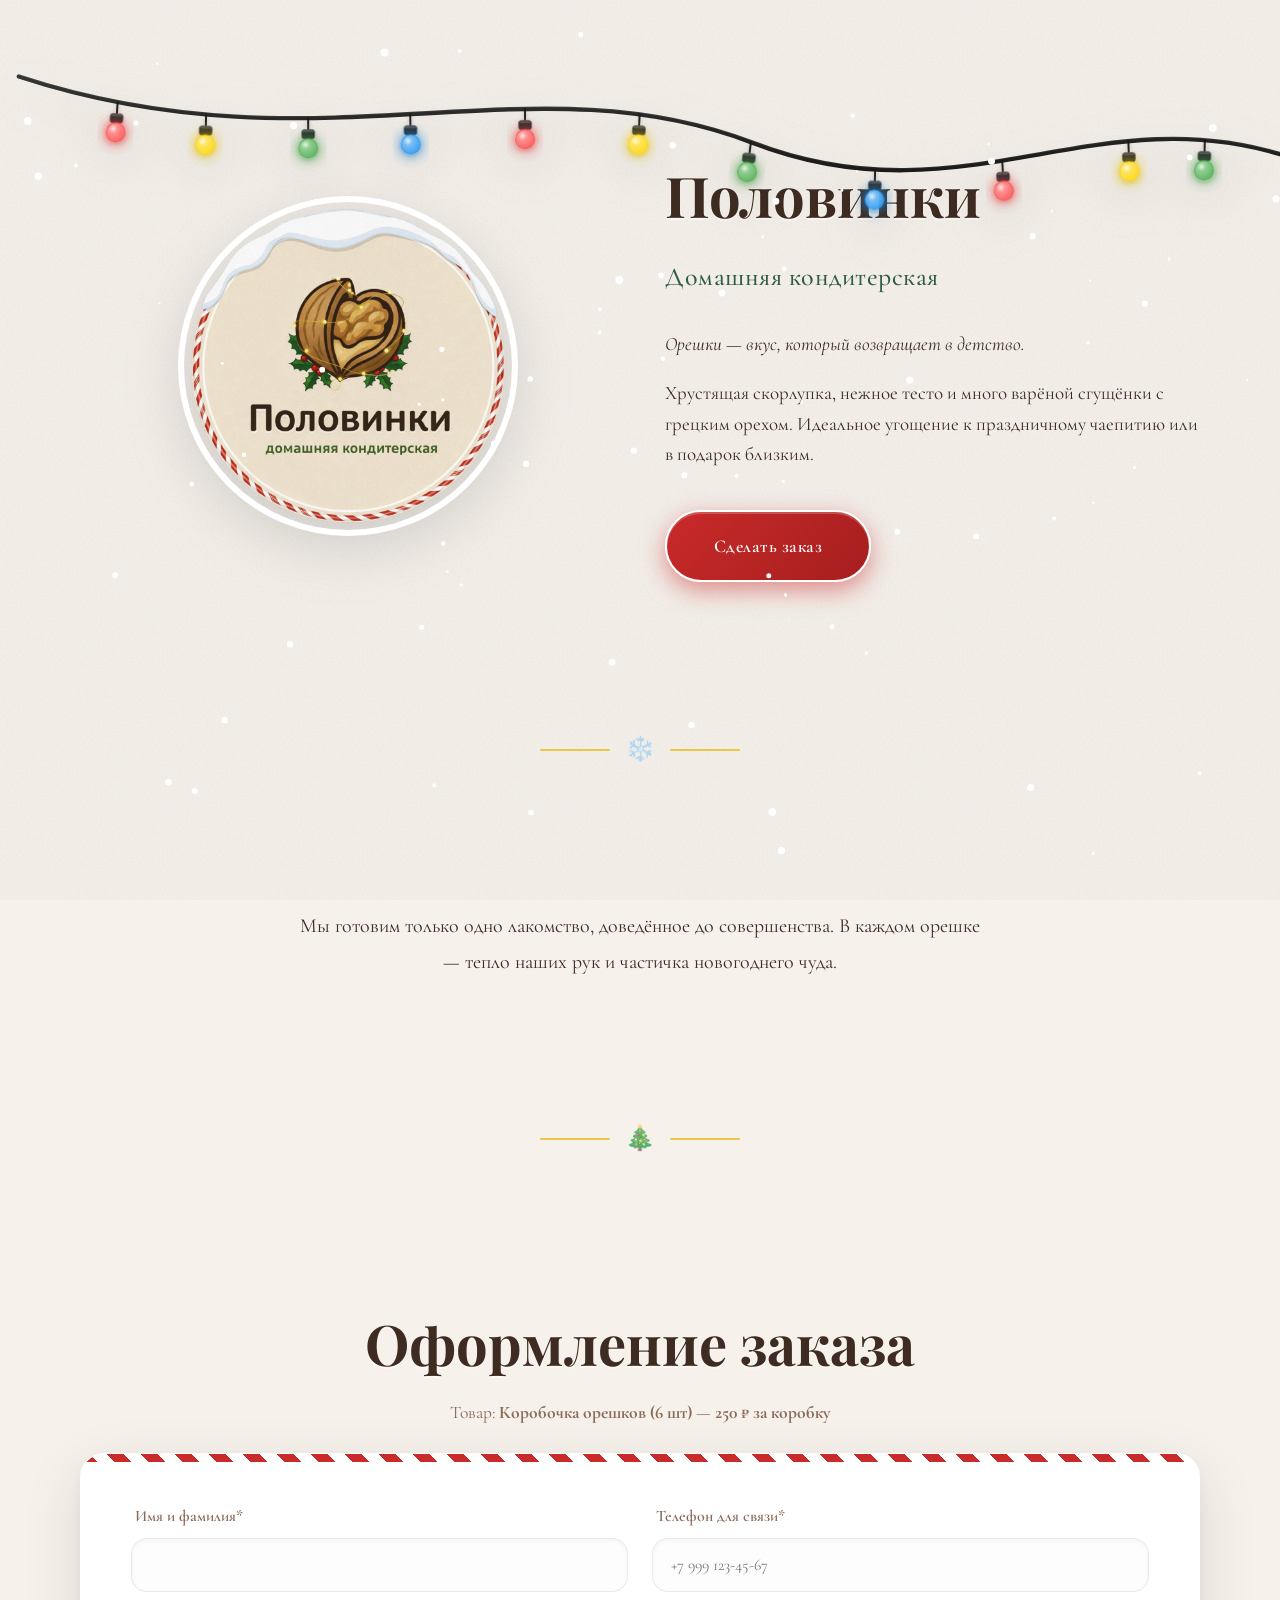
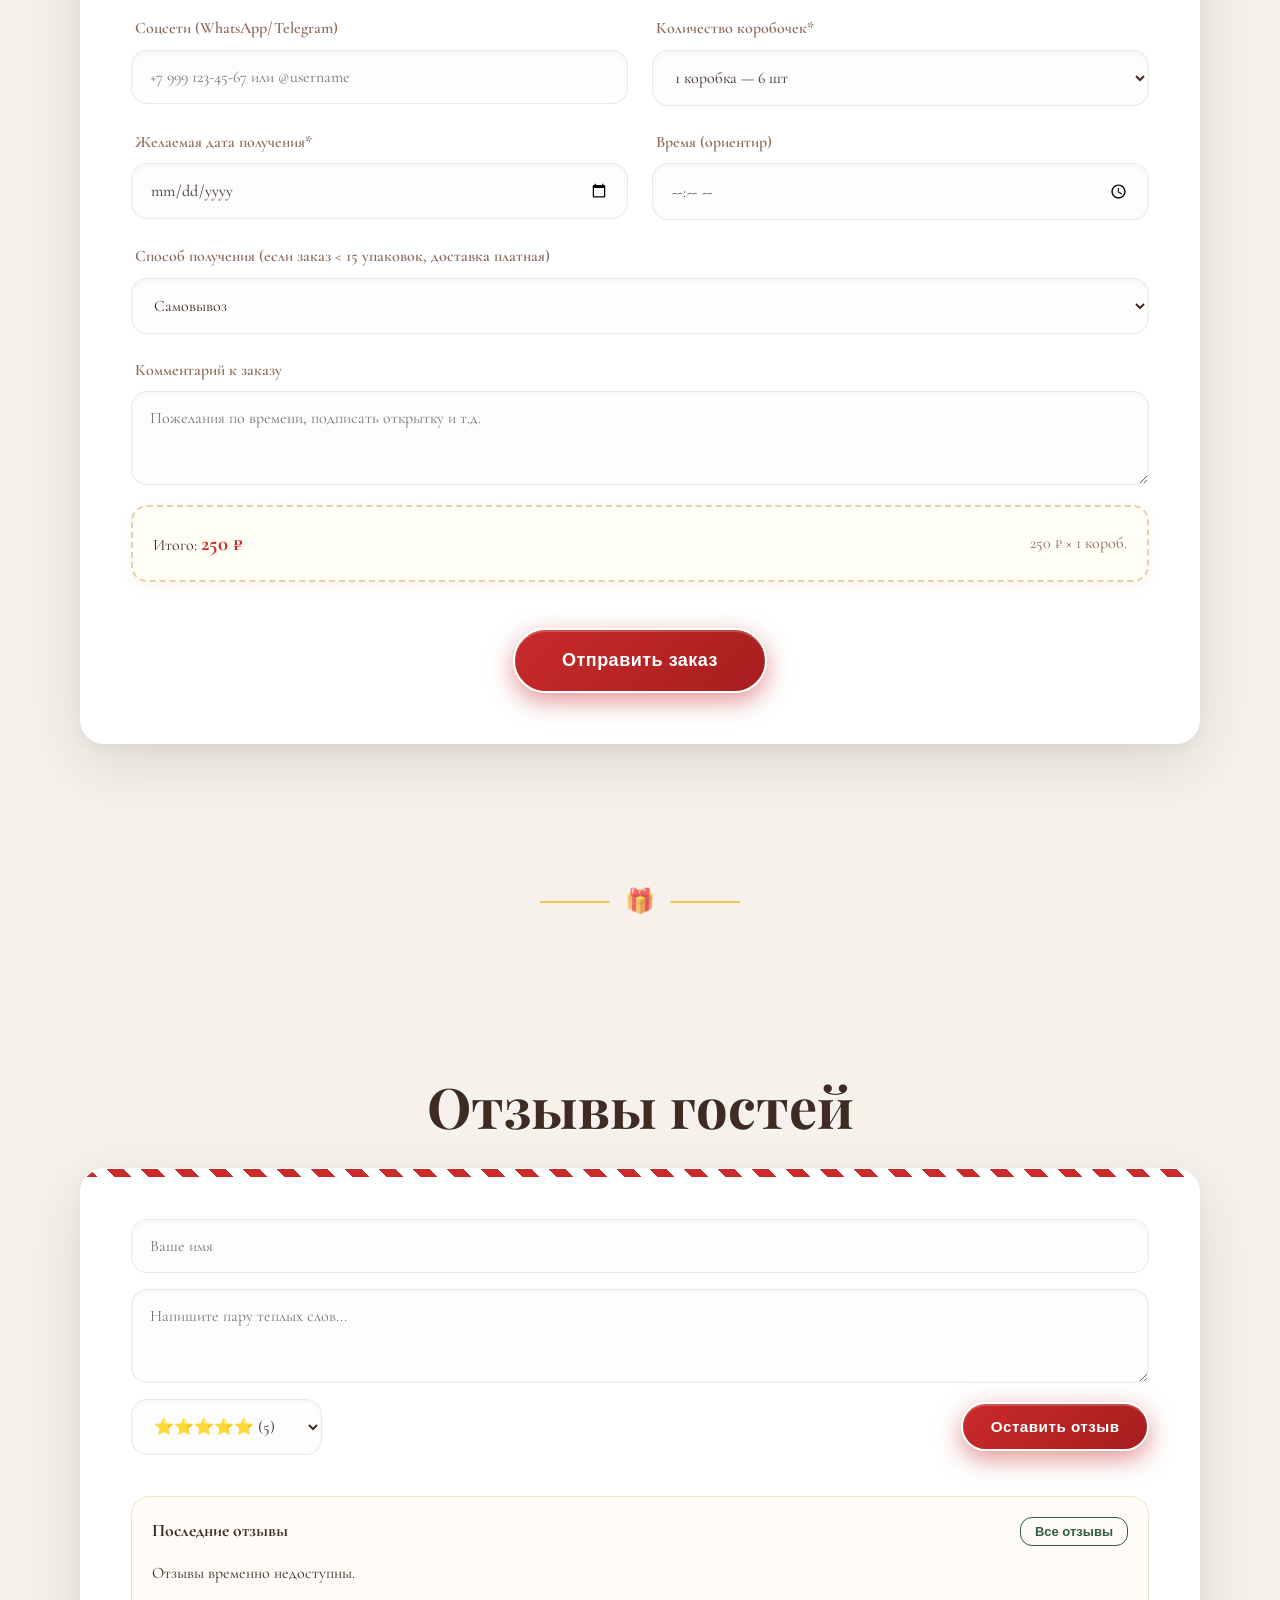
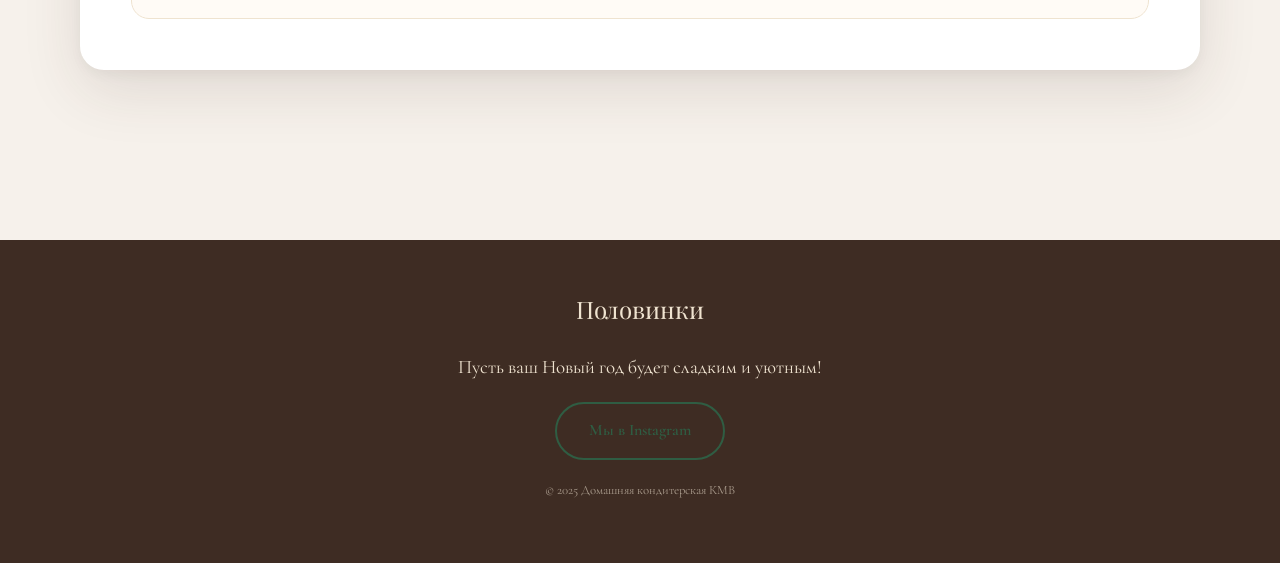
==== index.html @ 9ba41f23 "Update index.html" ====
<!DOCTYPE html>
<html lang="ru" data-theme="light">
<head>
  <meta charset="UTF-8">
  <meta name="viewport" content="width=device-width, initial-scale=1.0">
  <title>Половинки — Домашняя кондитерская</title>
  <meta name="description" content="Половинки КМВ — домашняя кондитерская. Орешки с варёной сгущёнкой. Закажите онлайн к Новому году!">
  <meta name="robots" content="index,follow">
  <link rel="canonical" href="https://polovinkikmv.ru/">
  <link rel="icon" type="image/x-icon" href="favicon.ico">
  <meta name="theme-color" content="#f6f1eb">
  <meta property="og:type" content="website">
  <meta property="og:title" content="Половинки — Новогоднее настроение">
  <meta property="og:description" content="Орешки с варёной сгущёнкой. Вкус детства на вашем праздничном столе.">
  <link href="https://fonts.googleapis.com/css2?family=Playfair+Display:wght@400;600;700&family=Cormorant+Garamond:wght@400;500;600&display=swap" rel="stylesheet">

  <style>
    :root {
      --bg:#f6f1eb; --fg:#3e2c23; --muted:#8a6a58;
      --xmas-red:#c92a2a; --xmas-red-dark:#a61e1e; --xmas-green:#2f5d43;
      --gold:#e6b800;
      
      /* ОБНОВЛЕННЫЕ ТЕНИ ДЛЯ ОБЪЕМА */
      --shadow: 0 20px 60px rgba(62,44,35,0.12), 0 5px 15px rgba(62,44,35,0.05);
      --shadow-hover: 0 30px 80px rgba(62,44,35,0.18), 0 10px 25px rgba(62,44,35,0.08);
      
      --radius: 24px; /* Чуть больше скругление */
      --h1: clamp(32px,5vw,56px);
      --h2: clamp(20px,2.5vw,26px);
      --p: clamp(17px,1.8vw,19px);
      --container: min(1120px,92vw);
    }

    *{box-sizing:border-box}
    html,body{scroll-behavior:smooth}

    body{
      margin:0;
      font-family:'Cormorant Garamond',serif;
      background:var(--bg);
      color:var(--fg);
      line-height:1.6;
      text-align:center;
      overflow-x:hidden;
      position:relative;
    }

    body::before{
      content:"";
      position:fixed; inset:0;
      pointer-events:none;
      z-index:-1;
      opacity:.15;
      background-image:url("data:image/svg+xml,%3Csvg width='200' height='200' viewBox='0 0 200 200' xmlns='http://www.w3.org/2000/svg'%3E%3Cfilter id='noise'%3E%3CfeTurbulence type='fractalNoise' baseFrequency='0.8' numOctaves='3' stitchTiles='stitch'/%3E%3C/filter%3E%3Crect width='100%25' height='100%25' filter='url(%23noise)' opacity='1'/%3E%3C/svg%3E");
    }

    /* ====== ГИРЛЯНДА (СКРОЛЛИТСЯ) ====== */
    .garland-wrap{
      position:absolute;
      top:-10px; left:0; width:100%;
      z-index:20;
      pointer-events:none;
      overflow:visible;
      filter:drop-shadow(0 15px 25px rgba(0,0,0,0.15)); /* Тень от гирлянды глубже */
      transform-origin:top center;
      animation:garlandSway 6.8s ease-in-out infinite;
    }
    .garland{
      width:100%;
      height:180px;
      display:block;
      overflow:visible;
    }
    @keyframes garlandSway{
      0%,100%{transform:translateY(0) rotate(0deg)}
      50%{transform:translateY(1px) rotate(0.12deg)}
    }
    .bulb{transform-origin:center}
    .blink-a{animation:blink 2.2s infinite}
    .blink-b{animation:blink 2.7s infinite .35s}
    .blink-c{animation:blink 3.1s infinite .8s}
    @keyframes blink{
      0%,100%{opacity:1}
      45%{opacity:.55}
      70%{opacity:.92}
    }
    @media (prefers-reduced-motion:reduce){
      .garland-wrap,.blink-a,.blink-b,.blink-c{animation:none!important}
    }

    .snow-cap{position:relative;display:inline-block;z-index:2}
    .snow-cap::before{
      content:"";
      position:absolute;
      top:-14px; left:-4%; width:108%; height:26px;
      background-image:url("data:image/svg+xml,%3Csvg viewBox='0 0 200 40' xmlns='http://www.w3.org/2000/svg'%3E%3Cpath d='M0 25 Q 10 25 20 35 Q 30 45 40 30 Q 50 15 60 25 Q 70 35 80 20 Q 90 5 100 20 Q 110 35 120 25 Q 130 15 140 30 Q 150 45 160 30 Q 170 15 180 25 Q 190 35 200 20 L 200 0 L 0 0 Z' fill='white'/%3E");
      background-size:100% 100%;
      filter:drop-shadow(0 4px 5px rgba(0,0,0,0.1));
      pointer-events:none;
    }

    h1{font-size:var(--h1);margin:0 0 .3em;font-weight:700;font-family:'Playfair Display',serif;color:var(--fg);text-shadow:0 2px 0 rgba(255,255,255,.5)}
    h2{font-size:var(--h2);font-weight:500;margin:0 0 1.2em;color:var(--xmas-green);letter-spacing:.5px}
    p{font-size:var(--p);margin:0 auto 1em;max-width:68ch}

    .container{width:var(--container);margin-inline:auto;position:relative;z-index:2}
    section{padding:clamp(50px,7vw,90px) 0} /* Чуть больше отступы */

    /* ====== КНОПКИ (БОЛЕЕ ОБЪЕМНЫЕ) ====== */
    .btn{
      display:inline-block;
      padding:1.1em 2.6em;
      margin-top:1.2em;
      background:linear-gradient(135deg,var(--xmas-red),var(--xmas-red-dark));
      color:#fff;
      font-size:clamp(15px,1.5vw,18px);
      border-radius:60px;
      text-decoration:none;
      font-weight:600;
      letter-spacing:.5px;
      border:2px solid #fff;
      /* Глубокая тень для кнопки */
      box-shadow:0 8px 25px rgba(201,42,42,.5), inset 0 2px 0 rgba(255,255,255,0.2);
      transition:all .3s cubic-bezier(.25,.8,.25,1);
      position:relative;
      overflow:hidden;
      cursor:pointer;
    }
    .btn::after{
      content:"";
      position:absolute;top:0;left:-100%;
      width:100%;height:100%;
      background:linear-gradient(90deg,transparent,rgba(255,255,255,.3),transparent);
      transition:.5s;
    }
    .btn:hover{
      transform:translateY(-4px);
      box-shadow:0 12px 35px rgba(201,42,42,.7), inset 0 2px 0 rgba(255,255,255,0.2);
    }
    .btn:active{ transform:translateY(-1px); }
    .btn:hover::after{left:100%}
    .btn:disabled{opacity:.7;cursor:not-allowed;transform:none}

    .btn-outline{
      background:transparent;
      color:var(--xmas-green);
      border:2px solid var(--xmas-green);
      box-shadow:none;
      padding:.9em 2em;
      border-radius:50px;
      text-decoration:none;
      font-weight:600;
      cursor:pointer;
      display:inline-block;
      transition:all .3s ease;
    }
    .btn-outline:hover{
      background:var(--xmas-green);
      color:#fff;
      box-shadow: 0 5px 15px rgba(47,93,67,0.3);
      transform:translateY(-2px);
    }

    /* ====== HERO ====== */
    .hero{margin-top:60px}
    .hero-grid{display:grid;gap:50px;align-items:center}
    @media (min-width:900px){.hero-grid{grid-template-columns:1fr 1fr;text-align:left}}

    .logo{
      width:clamp(220px,38vw,340px);
      height:auto;
      filter:drop-shadow(0 15px 30px rgba(0,0,0,0.15));
      border-radius:50%;
      border:6px solid #fff;
    }

    /* ====== КАРТОЧКИ (С ЭФФЕКТОМ ЛИФТА) ====== */
    .card, .reviews-card {
      background: #fff;
      border-radius: var(--radius);
      padding: clamp(30px, 5vw, 50px); /* Больше воздуха внутри */
      border: 1px solid rgba(255,255,255,0.8);
      box-shadow: var(--shadow);
      text-align: left;
      position: relative;
      overflow: hidden;
      transition: transform 0.4s cubic-bezier(0.2, 0.8, 0.2, 1), box-shadow 0.4s ease;
    }

    /* При наведении карточка всплывает */
    .card:hover, .reviews-card:hover {
      transform: translateY(-6px);
      box-shadow: var(--shadow-hover);
    }

    .card::before, .reviews-card::before{
      content:"";
      position:absolute;top:0;left:0;right:0;height:8px;
      background:repeating-linear-gradient(45deg,var(--xmas-red),var(--xmas-red) 12px,#fff 12px,#fff 24px);
    }

    .grid{display:grid;gap:24px}
    @media (min-width:700px){.grid{grid-template-columns:1fr 1fr}}
    .row{display:flex;flex-direction:column}

    label{display:block;font-size:1rem;color:var(--muted);margin-bottom:8px;font-weight:600; padding-left: 4px;}

    /* Поля ввода с внутренней тенью для глубины */
    input,select,textarea{
      width:100%;
      padding:16px 18px;
      border-radius:16px;
      border:1px solid rgba(0,0,0,0.08);
      background:#fdfdfd;
      font-family:inherit;
      font-size:1rem;
      color:var(--fg);
      transition:all .2s;
      outline:none;
      box-shadow: inset 0 2px 4px rgba(0,0,0,0.03); /* Внутренняя тень */
    }
    input:focus,select:focus,textarea:focus{
      border-color: rgba(47,93,67,0.45);
      background: #fff;
      box-shadow: 0 0 0 4px rgba(47,93,67,0.12), inset 0 1px 2px rgba(0,0,0,0.02);
    }

    .summary{
      background: #fffef5;
      border: 2px dashed #e6cfaa;
      padding: 20px;
      border-radius: 16px;
      margin-top: 20px;
      display: flex;
      justify-content: space-between;
      align-items: center;
      flex-wrap: wrap;
      gap: 12px;
      box-shadow: 0 4px 12px rgba(230, 207, 170, 0.2);
    }
    .summary strong{color:var(--xmas-red);font-size:1.3em}
    .muted{color:var(--muted)}
    
    .actions{display:flex;justify-content:center;margin-top:24px}
    .note{margin-top:14px;color:var(--xmas-green);text-align:center;font-weight: 500;}

    /* ====== ПРОЧЕЕ ====== */
    .divider{display:flex;align-items:center;justify-content:center;margin:50px auto;gap:15px;opacity:.7}
    .divider::before,.divider::after{content:"";height:2px;width:70px;background:var(--gold);border-radius:2px;}
    .divider span{font-size:24px;color:var(--gold)}

    .fade-in{opacity:0;transform:translateY(40px);transition:all 0.9s cubic-bezier(0.2, 0.8, 0.2, 1)}
    .fade-in.visible{opacity:1;transform:translateY(0)}

    footer{background:var(--fg);color:#efe3d0;padding:50px 0;margin-top:80px}
    .footer-actions{margin-top:18px;display:flex;justify-content:center;gap:14px;flex-wrap:wrap}

    dialog{border:none;border-radius:24px;padding:0;width:min(600px,94vw);box-shadow:0 30px 70px rgba(0,0,0,0.35)}
    dialog::backdrop{background:rgba(62,44,35,0.5);backdrop-filter:blur(4px)}
    .modal-body{padding:35px}
    .modal-close{border:0;background:rgba(0,0,0,0.06);color:var(--fg);border-radius:14px;padding:10px 14px;cursor:pointer;font:inherit; transition: background .2s;}
    .modal-close:hover{background:rgba(0,0,0,0.12)}

    .stars{color:var(--gold)}
    
    .reviews-strip{background:#fffbf6;border:1px solid #efe3d0;border-radius:18px;padding:20px;margin-top:25px}
    .strip-track{display:grid;grid-auto-flow:column;grid-auto-columns:min(320px,85%);gap:20px;overflow-x:auto;padding-bottom:12px;scroll-snap-type:x mandatory}
    .review-mini{
      background:#fff;
      padding:20px;
      border-radius:16px;
      box-shadow:0 8px 20px rgba(0,0,0,0.06); /* Тени у мини-отзывов */
      border:1px solid rgba(0,0,0,0.02);
      scroll-snap-align:start;
      cursor:pointer;
      display:flex;
      flex-direction:column;
      gap:8px;
      text-align:left;
      transition: transform 0.2s ease;
    }
    .review-mini:hover{ transform: translateY(-3px); box-shadow:0 12px 25px rgba(0,0,0,0.09); }

    #snow-canvas{position:fixed;top:0;left:0;width:100%;height:100%;pointer-events:none;z-index:9999}
  </style>
</head>
<body>

  <canvas id="snow-canvas"></canvas>

  <!-- ГИРЛЯНДА -->
  <div class="garland-wrap" aria-hidden="true">
    <svg class="garland" viewBox="-80 0 1360 190" preserveAspectRatio="none" style="overflow:visible">
      <defs>
        <linearGradient id="wireGrad" x1="0" x2="0" y1="0" y2="1">
          <stop offset="0" stop-color="#2a2a2a"/>
          <stop offset="1" stop-color="#0f0f0f"/>
        </linearGradient>
        <radialGradient id="glass" cx="35%" cy="30%" r="70%">
          <stop offset="0" stop-color="rgba(255,255,255,0.85)"/>
          <stop offset="0.35" stop-color="rgba(255,255,255,0.35)"/>
          <stop offset="1" stop-color="rgba(255,255,255,0.10)"/>
        </radialGradient>
        <filter id="glow" x="-120%" y="-120%" width="340%" height="340%">
          <feGaussianBlur stdDeviation="7" result="b"/>
          <feMerge>
            <feMergeNode in="b"/>
            <feMergeNode in="SourceGraphic"/>
          </feMerge>
        </filter>
        <filter id="softShadow" x="-40%" y="-40%" width="180%" height="180%">
          <feDropShadow dx="0" dy="2" stdDeviation="2" flood-color="rgba(0,0,0,0.28)"/>
        </filter>
        <path id="wirePath" d="M-60,28 C 260,132 480,6 720,98 C 940,182 1080,50 1280,110" />
      </defs>
      <use href="#wirePath" fill="none" stroke="url(#wireGrad)" stroke-width="4.6" stroke-linecap="round" opacity="0.95"/>
      <use href="#wirePath" fill="none" stroke="rgba(255,255,255,0.12)" stroke-width="1.4" stroke-linecap="round" opacity="0.65" transform="translate(0,-2)"/>
      <g id="bulbs"></g>
    </svg>
  </div>

  <section class="hero fade-in">
    <div class="container hero-grid">
      <div class="logo-wrap" style="text-align:center;">
        <img src="logo.png" alt="Логотип Половинки" class="logo" loading="lazy">
      </div>
      <div>
        <h1 class="snow-cap">Половинки</h1>
        <h2>Домашняя кондитерская</h2>
        <p><em>Орешки — вкус, который возвращает в детство.</em></p>
        <p>Хрустящая скорлупка, нежное тесто и много варёной сгущёнки с грецким орехом. Идеальное угощение к праздничному чаепитию или в подарок близким.</p>
        
        <!-- КНОПКА “СДЕЛАТЬ ЗАКАЗ” -->
        <a href="#order" class="btn">Сделать заказ</a>
      </div>
    </div>
  </section>

  <div class="divider"><span>❄️</span></div>

  <section class="fade-in">
    <div class="container">
      <p style="font-size: 1.25rem; max-width: 700px; margin: auto; line-height: 1.8;">
        Мы готовим только одно лакомство, доведённое до совершенства.
        В каждом орешке — тепло наших рук и частичка новогоднего чуда.
      </p>
    </div>
  </section>

  <div class="divider"><span>🎄</span></div>

  <!-- ======= ФОРМА ЗАКАЗА ======= -->
  <section id="order" class="fade-in" aria-labelledby="order-title">
    <div class="container">
      <h1 id="order-title" class="snow-cap" style="margin-bottom:.2em; text-align:center;">Оформление заказа</h1>
      <p class="muted" style="margin-bottom:1.5em; text-align:center; font-size: 1.1rem;">
        Товар: <strong>Коробочка орешков (6 шт)</strong> — <strong>250 ₽ за коробку</strong>
      </p>

      <div class="card" role="region" aria-label="Форма заказа">
        <form id="order-form" action="https://formspree.io/f/xgvleerr" method="POST" autocomplete="on" novalidate>
          <div class="grid">
            <div class="row">
              <label for="name">Имя и фамилия*</label>
              <input id="name" name="name" required autocomplete="name">
            </div>
            <div class="row">
              <label for="phone">Телефон для связи*</label>
              <input id="phone" name="phone" inputmode="tel" required
                     placeholder="+7 999 123-45-67"
                     pattern="^\[\\\\d\\\\+\\\\-\\\\s\\\\(\\\\)\]{7,}$"
                     autocomplete="tel">
            </div>
            <div class="row">
              <label for="social">Соцсети (WhatsApp/Telegram)</label>
              <input id="social" name="social" placeholder="+7 999 123-45-67 или @username">
            </div>
            <div class="row">
              <label for="qty">Количество коробочек*</label>
              <select id="qty" name="qty" required>
                <option value="1" selected>1 коробка — 6 шт</option>
                <option value="2">2 коробки — 12 шт</option>
                <option value="3">3 коробки — 18 шт</option>
                <option value="4">4 коробки — 24 шт</option>
                <option value="5">5 коробок — 30 шт</option>
              </select>
            </div>
            <div class="row">
              <label for="date">Желаемая дата получения*</label>
              <input type="date" id="date" name="date" required>
            </div>
            <div class="row">
              <label for="time">Время (ориентир)</label>
              <input type="time" id="time" name="time">
            </div>
            <div class="row" style="grid-column: 1 / -1;">
              <label for="method">Способ получения (если заказ < 15 упаковок, доставка платная)</label>
              <select id="method" name="method">
                <option value="pickup" selected>Самовывоз</option>
                <option value="delivery">Доставка</option>
              </select>
            </div>
            <div class="row" id="address-row" style="display:none; grid-column: 1 / -1;">
              <label for="address">Адрес доставки</label>
              <input id="address" name="address" placeholder="Город, улица, дом, подъезд" autocomplete="street-address">
            </div>
            <div class="row" style="grid-column: 1 / -1;">
              <label for="comment">Комментарий к заказу</label>
              <textarea id="comment" name="comment" rows="3" placeholder="Пожелания по времени, подписать открытку и т.д."></textarea>
            </div>
          </div>

          <div class="summary" aria-live="polite">
            <span>Итого: <strong id="total-text">250 ₽</strong></span>
            <span class="muted">250 ₽ × <span id="qty-text">1</span> короб.</span>
          </div>

          <div class="actions">
            <button id="submit-btn" type="submit" class="btn">Отправить заказ</button>
          </div>
          <p id="form-status" class="note" style="display:none;"></p>
        </form>
      </div>
    </div>
  </section>

  <div class="divider"><span>🎁</span></div>

  <section id="reviews-section" class="fade-in">
    <div class="container">
      <h1 class="snow-cap" style="text-align:center;">Отзывы гостей</h1>
      
      <div class="reviews-card">
        <form id="reviewForm" style="display:grid; gap:16px;">
          <input type="text" name="name" placeholder="Ваше имя" required>
          <textarea name="text" placeholder="Напишите пару теплых слов..." rows="3" required></textarea>
          
          <div style="display:flex; justify-content:space-between; align-items:center; flex-wrap:wrap; gap:10px;">
            <select name="rating" style="width:auto; padding-right:30px;">
              <option value="5">⭐️⭐️⭐️⭐️⭐️ (5)</option>
              <option value="4">⭐️⭐️⭐️⭐️ (4)</option>
            </select>
            <button type="submit" class="btn" style="margin:0; padding: 0.9em 1.8em; font-size: 0.95rem;">Оставить отзыв</button>
          </div>
          <small id="reviewStatus" style="color:var(--muted)"></small>
        </form>

        <div class="reviews-strip">
          <div style="display:flex; justify-content:space-between; margin-bottom:15px; align-items:center;">
            <strong style="font-size:1.1em">Последние отзывы</strong>
            <button id="openAllBtn" type="button" class="btn-outline" style="padding:6px 14px; font-size:13px; border-radius:12px; border-width:1px;">Все отзывы</button>
          </div>
          <div id="reviewsTrack" class="strip-track">
            <div class="review-mini"><div class="mini-text">Загружаем новогоднее настроение...</div></div>
          </div>
        </div>
      </div>
    </div>
  </section>

  <footer>
    <div class="container">
      <p style="font-size:1.5rem; font-family:'Playfair Display', serif;">Половинки</p>
      <p>Пусть ваш Новый год будет сладким и уютным!</p>
      <div class="footer-actions">
        <a class="btn-outline" href="https://www.instagram.com/polovinki_kmv?igsh=Nm4wN3A0YnRlZDMy" target="_blank" rel="noopener">Мы в Instagram</a>
      </div>
      <p style="font-size:0.8rem; opacity:0.6; margin-top:20px;">&copy; 2025 Домашняя кондитерская КМВ</p>
    </div>
  </footer>

  <dialog id="reviewModal">
    <div class="modal-body">
      <div style="display:flex; justify-content:space-between; align-items:center; margin-bottom:15px;">
        <h3 id="modalName" style="margin:0; font-size:1.4em;">Имя</h3>
        <button id="modalClose" class="modal-close">✕</button>
      </div>
      <div id="modalStars" class="stars" style="margin-bottom:10px; font-size:1.1em;"></div>
      <p id="modalText" style="margin-top:0; white-space: pre-wrap; line-height:1.6;"></p>
      <small id="modalDate" style="color:var(--muted); margin-top:10px; display:block;"></small>
    </div>
  </dialog>

  <dialog id="allReviewsModal">
    <div class="modal-body" style="max-height:80vh; overflow-y:auto;">
      <div style="display:flex; justify-content:space-between; margin-bottom:20px;">
        <h3 style="margin:0">Все отзывы</h3>
        <button id="allClose" class="modal-close">Закрыть</button>
      </div>
      <div id="allReviewsContainer"></div>
    </div>
  </dialog>

  <script>
    // АНИМАЦИЯ ПОЯВЛЕНИЯ
    const faders = document.querySelectorAll('.fade-in');
    const observer = new IntersectionObserver((entries, obs) => {
      entries.forEach(entry => {
        if (!entry.isIntersecting) return;
        entry.target.classList.add('visible');
        obs.unobserve(entry.target);
      });
    }, { threshold: 0.1 });
    faders.forEach(f => observer.observe(f));

    // ====== ГИРЛЯНДА ======
    (function buildGarland(){
      const svg = document.querySelector('.garland');
      const wire = svg?.querySelector('#wirePath');
      const mount = svg?.querySelector('#bulbs');
      if(!svg || !wire || !mount) return;

      const colors = [
        { c:'#ff4d4d', cls:'blink-a' },
        { c:'#ffd700', cls:'blink-b' },
        { c:'#4caf50', cls:'blink-c' },
        { c:'#2196f3', cls:'blink-a' },
      ];
      const offsets = [0.08,0.15,0.23,0.31,0.40,0.49,0.58,0.68,0.78,0.88,0.94];
      const L = wire.getTotalLength();

      function bulbSVG(color, cls){
        return `
          <g class="bulb ${cls}" filter="url(#softShadow)">
            <path d="M0 0 L0 12" stroke="#1a1a1a" stroke-width="2" stroke-linecap="round"/>
            <rect x="-7" y="12" width="14" height="10" rx="3" fill="#2b2b2b"/>
            <rect x="-7" y="12" width="14" height="3" rx="2" fill="rgba(255,255,255,0.18)"/>
            <circle cx="0" cy="32" r="10.5" fill="${color}" filter="url(#glow)" opacity="0.92"/>
            <circle cx="0" cy="32" r="9.5" fill="url(#glass)"/>
          </g>
        `;
      }

      function angleAt(t){
        const p = wire.getPointAtLength(t);
        const p2 = wire.getPointAtLength(Math.min(L, t + 1));
        const a = Math.atan2(p2.y - p.y, p2.x - p.x) * 180 / Math.PI;
        return { x:p.x, y:p.y, a };
      }

      mount.innerHTML = '';
      offsets.forEach((o,i)=>{
        const t = o * L;
        const {x,y,a} = angleAt(t);
        const pick = colors[i % colors.length];
        const g = document.createElementNS('http://www.w3.org/2000/svg','g');
        const tilt = a * 0.35;
        g.setAttribute('transform', `translate(${x} ${y}) rotate(${tilt})`);
        g.innerHTML = bulbSVG(pick.c, pick.cls);
        mount.appendChild(g);
      });
    })();

    // ===== Логика формы заказа =====
    const PRICE_PER_BOX = 250;
    const qtyEl = document.getElementById('qty');
    const totalTextEl = document.getElementById('total-text');
    const qtyTextEl = document.getElementById('qty-text');
    const methodEl = document.getElementById('method');
    const addressRow = document.getElementById('address-row');
    const form = document.getElementById('order-form');
    const statusEl = document.getElementById('form-status');
    const submitBtn = document.getElementById('submit-btn');

    const TG_ENDPOINT = 'https://script.google.com/macros/s/AKfycbyHLwMieXZw_2eAf-A7w_75gO4nTuzbAOGIuZgJdDHdUsIdUlhLtSc9tCZ2zUI15ppZpw/exec';
    const TG_SECRET = 'PolovinkiKmV25';

    function formatRUB(v){
      try { return new Intl.NumberFormat('ru-RU',{style:'currency',currency:'RUB',maximumFractionDigits:0}).format(v); }
      catch { return Math.round(v)+' ₽'; }
    }

    function updateSummary(){
      const qty = parseInt(qtyEl.value,10) || 1;
      const total = qty * PRICE_PER_BOX;
      totalTextEl.textContent = formatRUB(total);
      qtyTextEl.textContent = String(qty);
    }

    qtyEl?.addEventListener('change', updateSummary);
    updateSummary();

    methodEl?.addEventListener('change', () => {
      addressRow.style.display = (methodEl.value === 'delivery') ? '' : 'none';
    });

    form?.addEventListener('submit', async (e) => {
      e.preventDefault();
      const name = document.getElementById('name').value.trim();
      const phone = document.getElementById('phone').value.trim();
      const social = document.getElementById('social').value.trim();
      const qty = parseInt(qtyEl.value, 10) || 1;
      const date = document.getElementById('date').value;
      const time = document.getElementById('time').value;
      const method = methodEl.value;
      const address = (document.getElementById('address').value || '').trim();
      const comment = (document.getElementById('comment').value || '').trim();

      if(!name || !phone || !date){
        alert('Пожалуйста, заполните имя, телефон и дату получения.');
        return;
      }
      if(method === 'delivery' && !address){
        alert('Укажите адрес доставки.');
        return;
      }

      const total = qty * PRICE_PER_BOX;
      const payload = {
        product:'Коробочка орешков (6 шт)',
        unit_price: PRICE_PER_BOX + ' ₽',
        quantity: qty,
        total: total + ' ₽',
        date, time,
        method: method === 'pickup' ? 'Самовывоз' : 'Доставка',
        address: method === 'delivery' ? address : '',
        name, phone, social, comment
      };

      submitBtn.disabled = true;
      submitBtn.textContent = 'Отправляем...';
      statusEl.style.display = 'block';
      statusEl.textContent = 'Отправляем заказ...';

      try{
        const resp = await fetch('https://formspree.io/f/xgvleerr',{
          method:'POST',
          headers:{'Accept':'application/json','Content-Type':'application/json'},
          body: JSON.stringify(payload)
        });
        const tgPayload = { ...payload, secret: TG_SECRET, origin: location.origin };
        fetch(TG_ENDPOINT, {
          method:'POST',
          headers:{'Content-Type':'text/plain;charset=utf-8'},
          body: JSON.stringify(tgPayload)
        }).catch(err => console.error('TG relay failed:', err));

        if(resp.ok){
          form.reset();
          updateSummary();
          addressRow.style.display = 'none';
          statusEl.innerHTML = 'Спасибо за заказ! Мы с вами свяжемся…';
        } else {
          statusEl.textContent = 'Не удалось отправить заказ. Попробуйте ещё раз.';
        }
      }catch(e){
        console.error(e);
        statusEl.textContent = 'Сеть недоступна.';
      }finally{
        submitBtn.disabled = false;
        submitBtn.textContent = 'Отправить заказ';
      }
    });

    // ОТЗЫВЫ
    const SCRIPT_URL = 'https://script.google.com/macros/s/AKfycbwAaB9udbz_EHUWPqvSca8Ve3p_D_8thmGDv1MZOLQzJ09vStTb6A89Gizp9zEePdMj/exec';
    function stars(n){ return '★'.repeat(n) + '☆'.repeat(5-n); }

    async function loadReviews(){
      const track = document.getElementById('reviewsTrack');
      try{
        const res = await fetch(SCRIPT_URL + '?limit=10');
        const json = await res.json();
        const items = (json.items || []).reverse();
        track.innerHTML = items.map((r,i)=>`
          <div class="review-mini" onclick="showReview(${i})">
            <div style="display:flex;justify-content:space-between;gap:10px;align-items:center;">
              <strong>${r.name}</strong>
              <span class="stars">${stars(r.rating)}</span>
            </div>
            <div style="font-size:0.9rem;overflow:hidden;">${r.text}</div>
          </div>`).join('');
        window.revs = items;
      }catch(e){
        track.innerHTML = 'Отзывы временно недоступны.';
      }
    }

    window.showReview = (i)=>{
      const r = window.revs[i];
      document.getElementById('modalName').textContent = r.name;
      document.getElementById('modalStars').textContent = stars(r.rating);
      document.getElementById('modalText').textContent = r.text;
      document.getElementById('reviewModal').showModal();
    };
    document.getElementById('modalClose').onclick = ()=>document.getElementById('reviewModal').close();
    loadReviews();

    // СНЕГ
    (function(){
      const cvs = document.getElementById('snow-canvas');
      const ctx = cvs.getContext('2d');
      let w,h,flakes=[];
      function resize(){ w=cvs.width=window.innerWidth; h=cvs.height=window.innerHeight; }
      window.addEventListener('resize', resize); resize();
      for(let i=0;i<80;i++) flakes.push({x:Math.random()*w,y:Math.random()*h,r:Math.random()*3+1,s:Math.random()*1+0.5});
      function draw(){
        ctx.clearRect(0,0,w,h);
        ctx.fillStyle="#fff";
        ctx.beginPath();
        for(const f of flakes){
          ctx.moveTo(f.x,f.y);
          ctx.arc(f.x,f.y,f.r,0,Math.PI*2);
          f.y += f.s;
          if(f.y>h) f.y=-10;
        }
        ctx.fill();
        requestAnimationFrame(draw);
      }
      draw();
    })();
  </script>
</body>
</html>
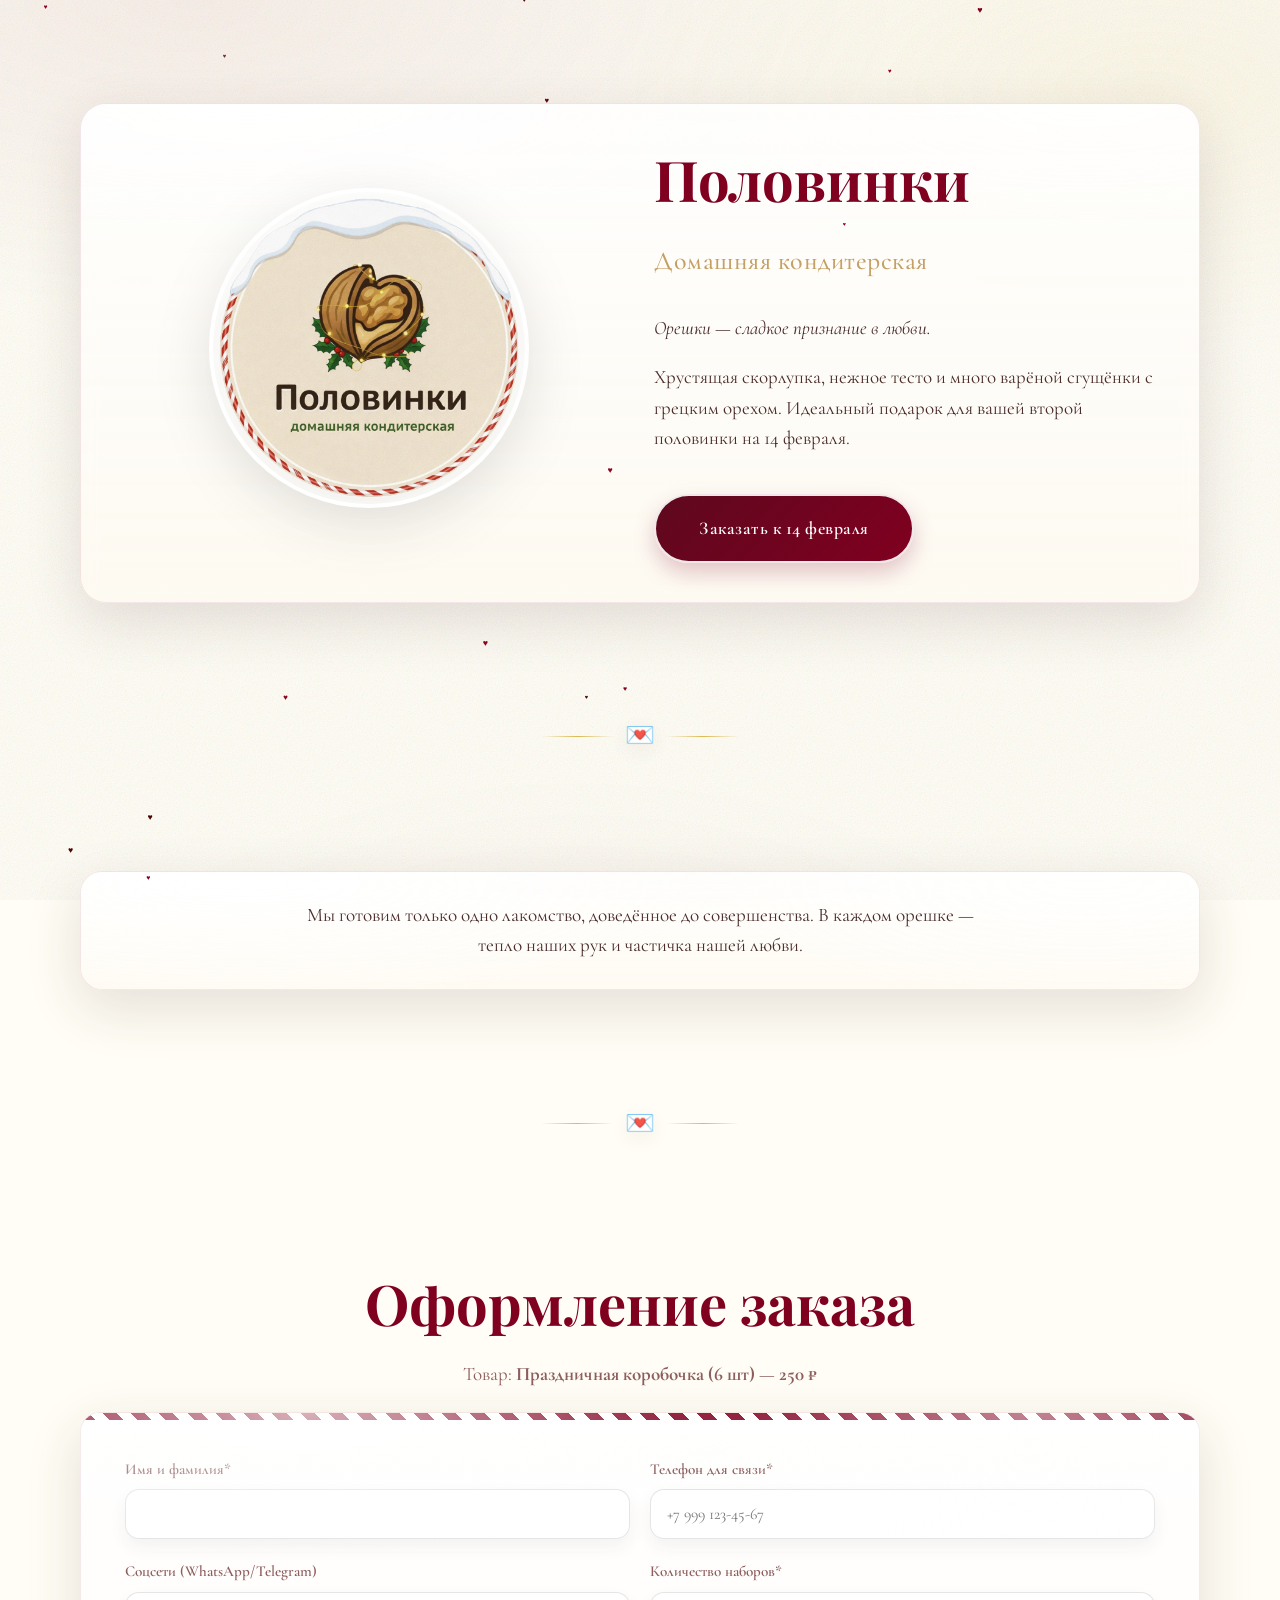
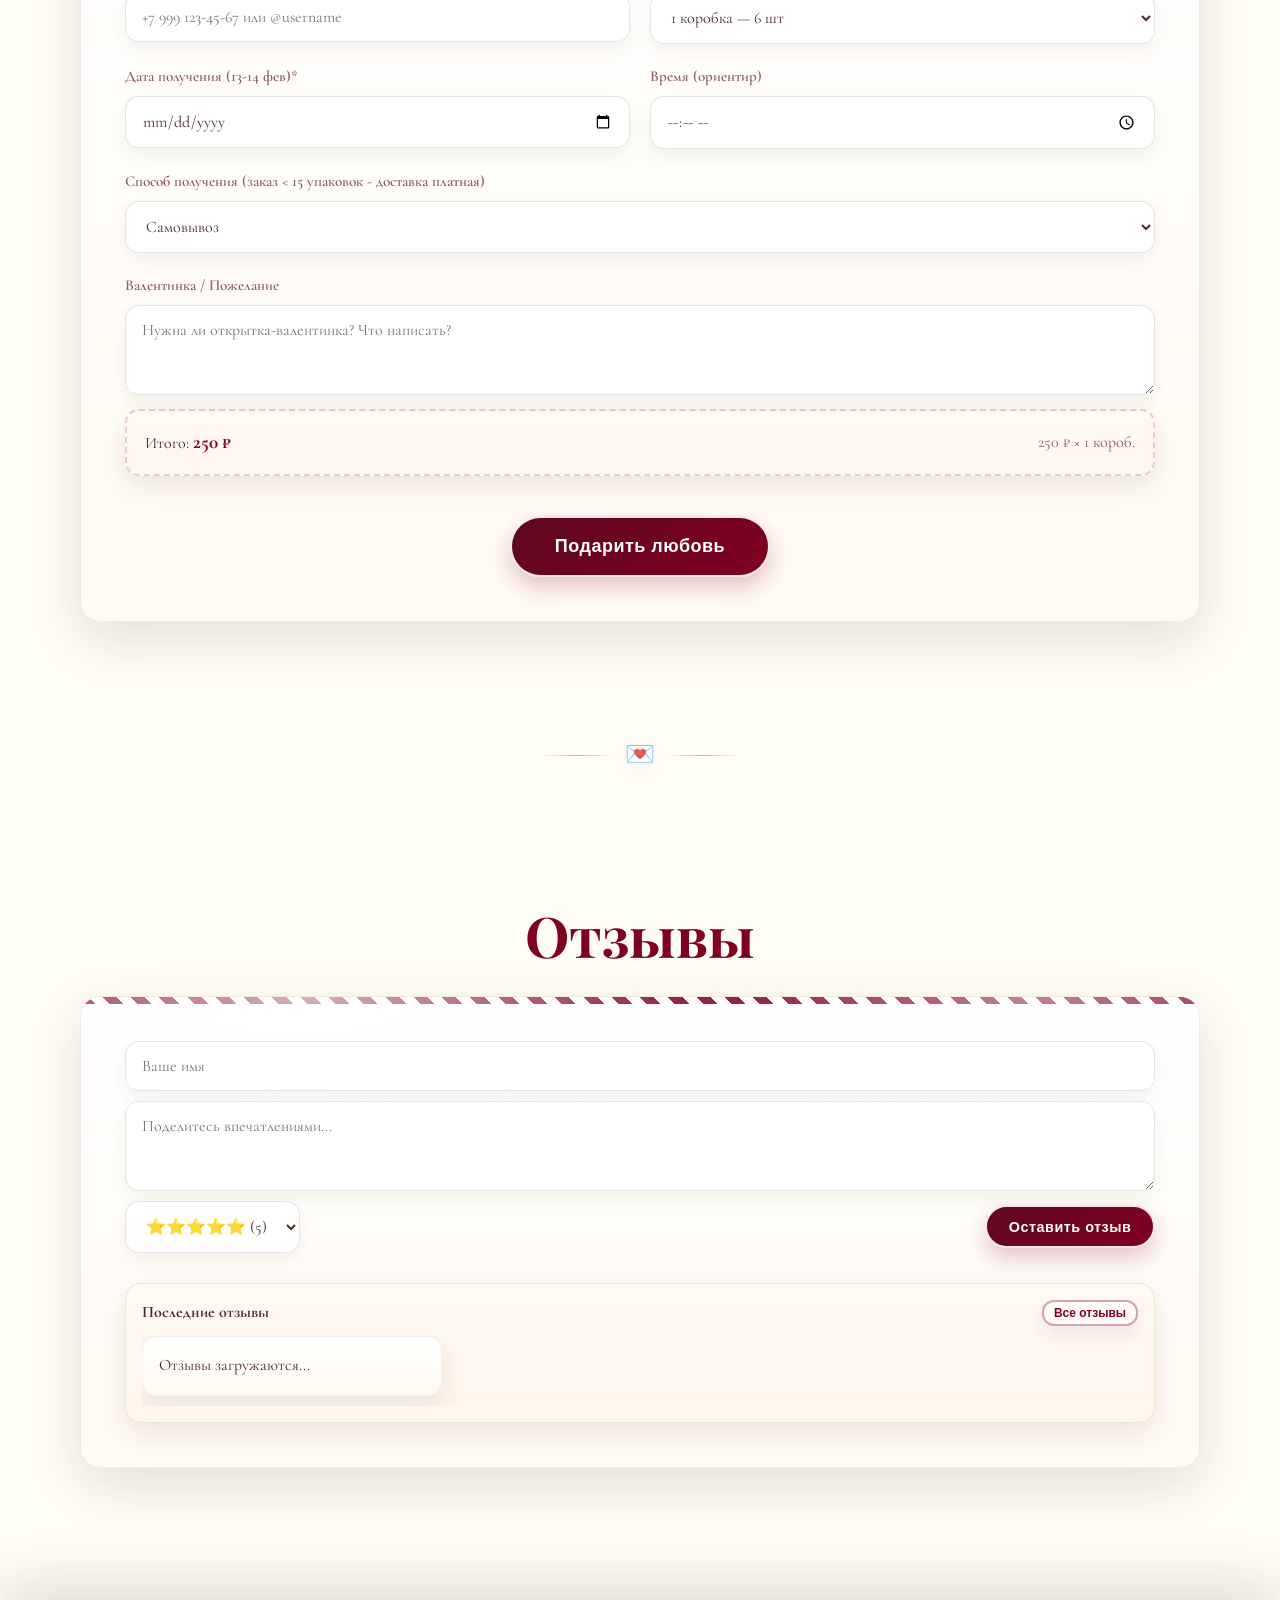
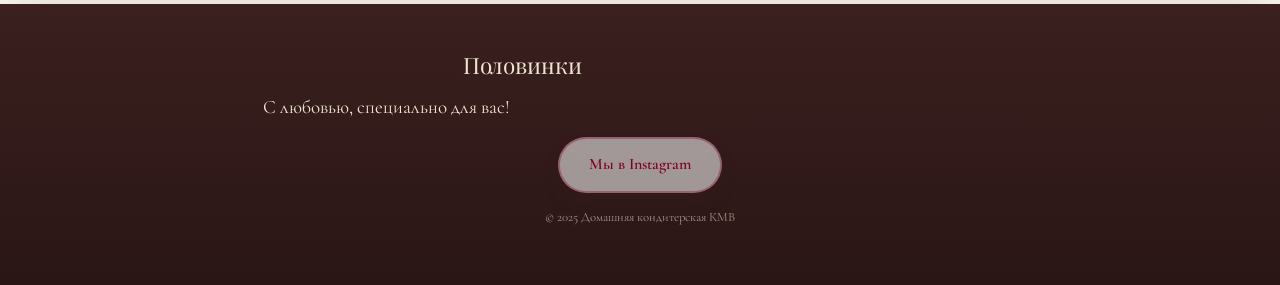
==== commit 66f72678: "Update index.html" ====
--- a/index.html
+++ b/index.html
@@ -1,360 +1,408 @@
 <!DOCTYPE html>
 <html lang="ru" data-theme="light">
 <head>
-  <meta charset="UTF-8">
-  <meta name="viewport" content="width=device-width, initial-scale=1.0">
-  <title>Половинки — Домашняя кондитерская</title>
-  <meta name="description" content="Половинки КМВ — домашняя кондитерская. Орешки с варёной сгущёнкой. Закажите онлайн к Новому году!">
+  <meta charset="UTF-8" />
+  <meta name="viewport" content="width=device-width, initial-scale=1.0" />
+  <title>Половинки — Сладкий подарок любимым</title>
+  <meta name="description" content="Половинки КМВ — домашняя кондитерская. Орешки с варёной сгущёнкой. Идеальный подарок на 14 февраля!">
   <meta name="robots" content="index,follow">
   <link rel="canonical" href="https://polovinkikmv.ru/">
   <link rel="icon" type="image/x-icon" href="favicon.ico">
-  <meta name="theme-color" content="#f6f1eb">
+  <meta name="theme-color" content="#fffdf5">
+
   <meta property="og:type" content="website">
-  <meta property="og:title" content="Половинки — Новогоднее настроение">
-  <meta property="og:description" content="Орешки с варёной сгущёнкой. Вкус детства на вашем праздничном столе.">
+  <meta property="og:title" content="Половинки — День Святого Валентина">
+  <meta property="og:description" content="Орешки с варёной сгущёнкой. Сладкое признание в любви.">
+
   <link href="https://fonts.googleapis.com/css2?family=Playfair+Display:wght@400;600;700&family=Cormorant+Garamond:wght@400;500;600&display=swap" rel="stylesheet">
 
   <style>
     :root {
-      --bg:#f6f1eb; --fg:#3e2c23; --muted:#8a6a58;
-      --xmas-red:#c92a2a; --xmas-red-dark:#a61e1e; --xmas-green:#2f5d43;
-      --gold:#e6b800;
-      
-      /* ОБНОВЛЕННЫЕ ТЕНИ ДЛЯ ОБЪЕМА */
-      --shadow: 0 20px 60px rgba(62,44,35,0.12), 0 5px 15px rgba(62,44,35,0.05);
-      --shadow-hover: 0 30px 80px rgba(62,44,35,0.18), 0 10px 25px rgba(62,44,35,0.08);
-      
-      --radius: 24px; /* Чуть больше скругление */
-      --h1: clamp(32px,5vw,56px);
-      --h2: clamp(20px,2.5vw,26px);
-      --p: clamp(17px,1.8vw,19px);
-      --container: min(1120px,92vw);
-    }
-
-    *{box-sizing:border-box}
-    html,body{scroll-behavior:smooth}
-
-    body{
-      margin:0;
-      font-family:'Cormorant Garamond',serif;
-      background:var(--bg);
-      color:var(--fg);
-      line-height:1.6;
-      text-align:center;
-      overflow-x:hidden;
-      position:relative;
-    }
-
-    body::before{
+      /* Благородная палитра (Бордо и Беж) */
+      --bg: #fffdf5; /* Молочный фон */
+      --fg: #4a2c2a; /* Темный шоколад (текст) */
+      --muted: #8e5e5e;
+
+      /* Акценты */
+      --val-red: #800020;  /* Бордовый */
+      --val-pink: #5e081e; /* Винный */
+      --val-light: #ebd0d6;
+
+      --gold: #d4af37;
+      --beige-text: #c5a065;
+
+      /* ОБЪЁМНЫЕ ТЕНИ */
+      --shadow: 0 18px 55px rgba(74, 44, 42, 0.14);
+      --shadow-soft: 0 10px 28px rgba(74, 44, 42, 0.10);
+      --shadow-hover: 0 26px 70px rgba(74, 44, 42, 0.18);
+
+      --radius: 20px;
+
+      --h1: clamp(32px, 5vw, 56px);
+      --h2: clamp(20px, 2.5vw, 26px);
+      --p: clamp(17px, 1.8vw, 19px);
+
+      --container: min(1120px, 92vw);
+    }
+
+    * { box-sizing: border-box; }
+    html, body { scroll-behavior: smooth; }
+
+    body {
+      margin: 0;
+      font-family: 'Cormorant Garamond', serif;
+      background: var(--bg);
+      color: var(--fg);
+      line-height: 1.6;
+      text-align: center;
+      overflow-x: hidden;
+      position: relative;
+    }
+
+    /* Фоновый шум для текстуры */
+    body::before {
+      content: "";
+      position: fixed; inset: 0;
+      pointer-events: none;
+      z-index: -2;
+      opacity: .14;
+      background-image: url("data:image/svg+xml,%3Csvg width='200' height='200' viewBox='0 0 200 200' xmlns='http://www.w3.org/2000/svg'%3E%3Cfilter id='noise'%3E%3CfeTurbulence type='fractalNoise' baseFrequency='0.8' numOctaves='3' stitchTiles='stitch'/%3E%3C/filter%3E%3Crect width='100%25' height='100%25' filter='url(%23noise)' opacity='1'/%3E%3C/svg%3E");
+    }
+
+    /* Лёгкие “пятна света” фоном для объёма */
+    body::after {
       content:"";
-      position:fixed; inset:0;
+      position: fixed; inset: 0;
+      pointer-events: none;
+      z-index: -3;
+      background:
+        radial-gradient(1200px 520px at 15% 0%, rgba(128,0,32,.06), transparent 60%),
+        radial-gradient(900px 420px at 90% 10%, rgba(212,175,55,.08), transparent 62%),
+        radial-gradient(900px 520px at 45% 120%, rgba(128,0,32,.04), transparent 60%);
+    }
+
+    /* Типографика */
+    h1 {
+      font-size: var(--h1);
+      margin: 0 0 .3em;
+      font-weight: 700;
+      font-family: 'Playfair Display', serif;
+      color: var(--val-red);
+      text-shadow: 0 2px 0 rgba(255,255,255,.55);
+    }
+
+    h2 {
+      font-size: var(--h2);
+      font-weight: 500;
+      margin: 0 0 1.2em;
+      color: var(--beige-text);
+      letter-spacing: .5px;
+    }
+
+    p { font-size: var(--p); margin: 0 auto 1em; max-width: 68ch; }
+
+    .container { width: var(--container); margin-inline: auto; position: relative; z-index: 2; }
+    section { padding: clamp(40px, 6vw, 80px) 0; }
+
+    /* ====== КНОПКИ ====== */
+    .btn {
+      display: inline-block;
+      padding: 1em 2.4em;
+      margin-top: 1.2em;
+      background: linear-gradient(135deg, var(--val-pink), var(--val-red));
+      color: #fff;
+      font-size: clamp(15px, 1.5vw, 18px);
+      border-radius: 50px;
+      text-decoration: none;
+      font-weight: 600;
+      letter-spacing: .5px;
+      border: 2px solid rgba(255,255,255,.9);
+      box-shadow: 0 10px 22px rgba(128, 0, 32, 0.22);
+      transition: all .3s cubic-bezier(.25,.8,.25,1);
+      position: relative;
+      overflow: hidden;
+      cursor: pointer;
+      transform: translateZ(0);
+    }
+
+    .btn::after {
+      content: "";
+      position: absolute; top: 0; left: -120%;
+      width: 120%; height: 100%;
+      background: linear-gradient(90deg, transparent, rgba(255,255,255,.45), transparent);
+      transition: .55s;
+    }
+
+    .btn:hover { transform: translateY(-2px); box-shadow: 0 16px 30px rgba(128, 0, 32, 0.32); }
+    .btn:hover::after { left: 120%; }
+    .btn:disabled { opacity: .7; cursor: not-allowed; transform: none; }
+
+    .btn-outline {
+      background: rgba(255,255,255,0.55);
+      color: var(--val-red);
+      border: 2px solid rgba(128,0,32,.35);
+      box-shadow: 0 10px 20px rgba(74,44,42,.08);
+      padding: .85em 1.8em;
+      border-radius: 50px;
+      text-decoration: none;
+      font-weight: 600;
+      cursor: pointer;
+      display: inline-block;
+      transition: .25s ease;
+      backdrop-filter: blur(6px);
+    }
+    .btn-outline:hover { background: var(--val-red); color: #fff; border-color: var(--val-red); box-shadow: 0 16px 28px rgba(128,0,32,.22); }
+
+    /* ====== HERO ====== */
+    .hero { margin-top: 26px; }
+    .hero-grid { display: grid; gap: 28px; align-items: center; }
+    @media (min-width: 900px) { .hero-grid { grid-template-columns: 1fr 1fr; text-align: left; } }
+
+    /* Объёмная подложка hero */
+    .hero-card {
+      background: linear-gradient(180deg, rgba(255,255,255,.86), rgba(255,250,242,.80));
+      border: 1px solid rgba(128,0,32,.09);
+      border-radius: 26px;
+      box-shadow: var(--shadow);
+      padding: clamp(18px, 3vw, 30px);
+      position: relative;
+      overflow: hidden;
+      backdrop-filter: blur(8px);
+      transform: translateZ(0);
+    }
+    .hero-card::before{
+      content:"";
+      position:absolute; inset:-2px;
+      background:
+        radial-gradient(900px 240px at 15% 0%, rgba(255,255,255,0.90), transparent 55%),
+        radial-gradient(680px 220px at 90% 0%, rgba(255,255,255,0.65), transparent 60%);
       pointer-events:none;
-      z-index:-1;
-      opacity:.15;
-      background-image:url("data:image/svg+xml,%3Csvg width='200' height='200' viewBox='0 0 200 200' xmlns='http://www.w3.org/2000/svg'%3E%3Cfilter id='noise'%3E%3CfeTurbulence type='fractalNoise' baseFrequency='0.8' numOctaves='3' stitchTiles='stitch'/%3E%3C/filter%3E%3Crect width='100%25' height='100%25' filter='url(%23noise)' opacity='1'/%3E%3C/svg%3E");
-    }
-
-    /* ====== ГИРЛЯНДА (СКРОЛЛИТСЯ) ====== */
-    .garland-wrap{
-      position:absolute;
-      top:-10px; left:0; width:100%;
-      z-index:20;
-      pointer-events:none;
-      overflow:visible;
-      filter:drop-shadow(0 15px 25px rgba(0,0,0,0.15)); /* Тень от гирлянды глубже */
-      transform-origin:top center;
-      animation:garlandSway 6.8s ease-in-out infinite;
-    }
-    .garland{
-      width:100%;
-      height:180px;
-      display:block;
-      overflow:visible;
-    }
-    @keyframes garlandSway{
-      0%,100%{transform:translateY(0) rotate(0deg)}
-      50%{transform:translateY(1px) rotate(0.12deg)}
-    }
-    .bulb{transform-origin:center}
-    .blink-a{animation:blink 2.2s infinite}
-    .blink-b{animation:blink 2.7s infinite .35s}
-    .blink-c{animation:blink 3.1s infinite .8s}
-    @keyframes blink{
-      0%,100%{opacity:1}
-      45%{opacity:.55}
-      70%{opacity:.92}
-    }
-    @media (prefers-reduced-motion:reduce){
-      .garland-wrap,.blink-a,.blink-b,.blink-c{animation:none!important}
-    }
-
-    .snow-cap{position:relative;display:inline-block;z-index:2}
-    .snow-cap::before{
-      content:"";
-      position:absolute;
-      top:-14px; left:-4%; width:108%; height:26px;
-      background-image:url("data:image/svg+xml,%3Csvg viewBox='0 0 200 40' xmlns='http://www.w3.org/2000/svg'%3E%3Cpath d='M0 25 Q 10 25 20 35 Q 30 45 40 30 Q 50 15 60 25 Q 70 35 80 20 Q 90 5 100 20 Q 110 35 120 25 Q 130 15 140 30 Q 150 45 160 30 Q 170 15 180 25 Q 190 35 200 20 L 200 0 L 0 0 Z' fill='white'/%3E");
-      background-size:100% 100%;
-      filter:drop-shadow(0 4px 5px rgba(0,0,0,0.1));
-      pointer-events:none;
-    }
-
-    h1{font-size:var(--h1);margin:0 0 .3em;font-weight:700;font-family:'Playfair Display',serif;color:var(--fg);text-shadow:0 2px 0 rgba(255,255,255,.5)}
-    h2{font-size:var(--h2);font-weight:500;margin:0 0 1.2em;color:var(--xmas-green);letter-spacing:.5px}
-    p{font-size:var(--p);margin:0 auto 1em;max-width:68ch}
-
-    .container{width:var(--container);margin-inline:auto;position:relative;z-index:2}
-    section{padding:clamp(50px,7vw,90px) 0} /* Чуть больше отступы */
-
-    /* ====== КНОПКИ (БОЛЕЕ ОБЪЕМНЫЕ) ====== */
-    .btn{
-      display:inline-block;
-      padding:1.1em 2.6em;
-      margin-top:1.2em;
-      background:linear-gradient(135deg,var(--xmas-red),var(--xmas-red-dark));
-      color:#fff;
-      font-size:clamp(15px,1.5vw,18px);
-      border-radius:60px;
-      text-decoration:none;
-      font-weight:600;
-      letter-spacing:.5px;
-      border:2px solid #fff;
-      /* Глубокая тень для кнопки */
-      box-shadow:0 8px 25px rgba(201,42,42,.5), inset 0 2px 0 rgba(255,255,255,0.2);
-      transition:all .3s cubic-bezier(.25,.8,.25,1);
-      position:relative;
-      overflow:hidden;
-      cursor:pointer;
-    }
-    .btn::after{
-      content:"";
-      position:absolute;top:0;left:-100%;
-      width:100%;height:100%;
-      background:linear-gradient(90deg,transparent,rgba(255,255,255,.3),transparent);
-      transition:.5s;
-    }
-    .btn:hover{
-      transform:translateY(-4px);
-      box-shadow:0 12px 35px rgba(201,42,42,.7), inset 0 2px 0 rgba(255,255,255,0.2);
-    }
-    .btn:active{ transform:translateY(-1px); }
-    .btn:hover::after{left:100%}
-    .btn:disabled{opacity:.7;cursor:not-allowed;transform:none}
-
-    .btn-outline{
-      background:transparent;
-      color:var(--xmas-green);
-      border:2px solid var(--xmas-green);
-      box-shadow:none;
-      padding:.9em 2em;
-      border-radius:50px;
-      text-decoration:none;
-      font-weight:600;
-      cursor:pointer;
-      display:inline-block;
-      transition:all .3s ease;
-    }
-    .btn-outline:hover{
-      background:var(--xmas-green);
-      color:#fff;
-      box-shadow: 0 5px 15px rgba(47,93,67,0.3);
-      transform:translateY(-2px);
-    }
-
-    /* ====== HERO ====== */
-    .hero{margin-top:60px}
-    .hero-grid{display:grid;gap:50px;align-items:center}
-    @media (min-width:900px){.hero-grid{grid-template-columns:1fr 1fr;text-align:left}}
-
-    .logo{
-      width:clamp(220px,38vw,340px);
-      height:auto;
-      filter:drop-shadow(0 15px 30px rgba(0,0,0,0.15));
-      border-radius:50%;
-      border:6px solid #fff;
-    }
-
-    /* ====== КАРТОЧКИ (С ЭФФЕКТОМ ЛИФТА) ====== */
+      opacity:.95;
+    }
+    .hero-card > * { position: relative; }
+
+    .logo {
+      width: clamp(200px, 35vw, 320px);
+      height: auto;
+      filter: drop-shadow(0 16px 28px rgba(0,0,0,0.12));
+      border-radius: 50%;
+      border: 4px solid rgba(255,255,255,.95);
+      background: rgba(255,255,255,.6);
+    }
+
+    /* ====== КАРТОЧКИ / ФОРМА ====== */
     .card, .reviews-card {
-      background: #fff;
+      background: linear-gradient(180deg, #ffffff, #fffaf2);
       border-radius: var(--radius);
-      padding: clamp(30px, 5vw, 50px); /* Больше воздуха внутри */
-      border: 1px solid rgba(255,255,255,0.8);
+      padding: clamp(24px, 4vw, 44px);
+      border: 1px solid rgba(128, 0, 32, 0.08);
       box-shadow: var(--shadow);
       text-align: left;
       position: relative;
       overflow: hidden;
-      transition: transform 0.4s cubic-bezier(0.2, 0.8, 0.2, 1), box-shadow 0.4s ease;
-    }
-
-    /* При наведении карточка всплывает */
-    .card:hover, .reviews-card:hover {
-      transform: translateY(-6px);
-      box-shadow: var(--shadow-hover);
-    }
-
-    .card::before, .reviews-card::before{
-      content:"";
-      position:absolute;top:0;left:0;right:0;height:8px;
-      background:repeating-linear-gradient(45deg,var(--xmas-red),var(--xmas-red) 12px,#fff 12px,#fff 24px);
-    }
-
-    .grid{display:grid;gap:24px}
-    @media (min-width:700px){.grid{grid-template-columns:1fr 1fr}}
-    .row{display:flex;flex-direction:column}
-
-    label{display:block;font-size:1rem;color:var(--muted);margin-bottom:8px;font-weight:600; padding-left: 4px;}
-
-    /* Поля ввода с внутренней тенью для глубины */
-    input,select,textarea{
-      width:100%;
-      padding:16px 18px;
-      border-radius:16px;
-      border:1px solid rgba(0,0,0,0.08);
-      background:#fdfdfd;
-      font-family:inherit;
-      font-size:1rem;
-      color:var(--fg);
-      transition:all .2s;
-      outline:none;
-      box-shadow: inset 0 2px 4px rgba(0,0,0,0.03); /* Внутренняя тень */
-    }
-    input:focus,select:focus,textarea:focus{
-      border-color: rgba(47,93,67,0.45);
+      transform: translateZ(0);
+    }
+
+    /* Декоративная полоска (Бордовая) */
+    .card::before, .reviews-card::before {
+      content: "";
+      position: absolute; top: 0; left: 0; right: 0; height: 7px;
+      background: repeating-linear-gradient(45deg, var(--val-red), var(--val-red) 10px, rgba(255,255,255,.95) 10px, rgba(255,255,255,.95) 20px);
+      opacity: .95;
+    }
+
+    /* Мягкий свет сверху (объём) */
+    .card::after, .reviews-card::after {
+      content: "";
+      position: absolute;
+      inset: 0;
+      pointer-events: none;
+      background:
+        radial-gradient(800px 260px at 20% 0%, rgba(255,255,255,0.75), transparent 55%),
+        radial-gradient(600px 220px at 85% 0%, rgba(255,255,255,0.55), transparent 60%);
+      opacity: 0.90;
+    }
+
+    @media (hover:hover) {
+      .card:hover, .reviews-card:hover {
+        transform: translateY(-4px);
+        box-shadow: var(--shadow-hover);
+        border-color: rgba(128, 0, 32, 0.14);
+      }
+    }
+
+    .grid { display: grid; gap: 20px; position: relative; }
+    @media (min-width: 700px) { .grid { grid-template-columns: 1fr 1fr; } }
+    .row { display: flex; flex-direction: column; position: relative; }
+
+    label { display: block; font-size: .95rem; color: var(--muted); margin-bottom: 8px; font-weight: 600; }
+
+    input, select, textarea {
+      width: 100%;
+      padding: 14px 16px;
+      border-radius: 14px;
+      border: 1px solid rgba(0,0,0,0.10);
+      background: rgba(255,255,255,0.92);
+      font-family: inherit;
+      font-size: 1rem;
+      color: var(--fg);
+      transition: all .2s;
+      outline: none;
+      box-shadow: 0 8px 18px rgba(74,44,42,.06);
+    }
+
+    input:focus, select:focus, textarea:focus {
+      border-color: rgba(128, 0, 32, 0.42);
+      box-shadow: 0 0 0 4px rgba(128, 0, 32, 0.10), 0 10px 22px rgba(74,44,42,.09);
       background: #fff;
-      box-shadow: 0 0 0 4px rgba(47,93,67,0.12), inset 0 1px 2px rgba(0,0,0,0.02);
-    }
-
-    .summary{
-      background: #fffef5;
-      border: 2px dashed #e6cfaa;
-      padding: 20px;
-      border-radius: 16px;
-      margin-top: 20px;
+    }
+
+    .summary {
+      background: linear-gradient(180deg, #fffaf2, #fff6ec);
+      border: 2px dashed rgba(128,0,32,.18);
+      padding: 16px 18px;
+      border-radius: 14px;
+      margin-top: 14px;
       display: flex;
       justify-content: space-between;
       align-items: center;
       flex-wrap: wrap;
+      gap: 10px;
+      box-shadow: var(--shadow-soft);
+    }
+    .summary strong { color: var(--val-red); font-size: 1.2em; }
+
+    .muted { color: var(--muted); }
+    .actions { display: flex; justify-content: center; margin-top: 18px; }
+    .note { margin-top: 12px; color: var(--val-red); text-align: center; }
+
+    /* ====== ПРОЧЕЕ ====== */
+    .divider {
+      display: flex; align-items: center; justify-content: center;
+      margin: 38px auto;
       gap: 12px;
-      box-shadow: 0 4px 12px rgba(230, 207, 170, 0.2);
-    }
-    .summary strong{color:var(--xmas-red);font-size:1.3em}
-    .muted{color:var(--muted)}
-    
-    .actions{display:flex;justify-content:center;margin-top:24px}
-    .note{margin-top:14px;color:var(--xmas-green);text-align:center;font-weight: 500;}
-
-    /* ====== ПРОЧЕЕ ====== */
-    .divider{display:flex;align-items:center;justify-content:center;margin:50px auto;gap:15px;opacity:.7}
-    .divider::before,.divider::after{content:"";height:2px;width:70px;background:var(--gold);border-radius:2px;}
-    .divider span{font-size:24px;color:var(--gold)}
-
-    .fade-in{opacity:0;transform:translateY(40px);transition:all 0.9s cubic-bezier(0.2, 0.8, 0.2, 1)}
-    .fade-in.visible{opacity:1;transform:translateY(0)}
-
-    footer{background:var(--fg);color:#efe3d0;padding:50px 0;margin-top:80px}
-    .footer-actions{margin-top:18px;display:flex;justify-content:center;gap:14px;flex-wrap:wrap}
-
-    dialog{border:none;border-radius:24px;padding:0;width:min(600px,94vw);box-shadow:0 30px 70px rgba(0,0,0,0.35)}
-    dialog::backdrop{background:rgba(62,44,35,0.5);backdrop-filter:blur(4px)}
-    .modal-body{padding:35px}
-    .modal-close{border:0;background:rgba(0,0,0,0.06);color:var(--fg);border-radius:14px;padding:10px 14px;cursor:pointer;font:inherit; transition: background .2s;}
-    .modal-close:hover{background:rgba(0,0,0,0.12)}
-
-    .stars{color:var(--gold)}
-    
-    .reviews-strip{background:#fffbf6;border:1px solid #efe3d0;border-radius:18px;padding:20px;margin-top:25px}
-    .strip-track{display:grid;grid-auto-flow:column;grid-auto-columns:min(320px,85%);gap:20px;overflow-x:auto;padding-bottom:12px;scroll-snap-type:x mandatory}
-    .review-mini{
-      background:#fff;
-      padding:20px;
-      border-radius:16px;
-      box-shadow:0 8px 20px rgba(0,0,0,0.06); /* Тени у мини-отзывов */
-      border:1px solid rgba(0,0,0,0.02);
-      scroll-snap-align:start;
-      cursor:pointer;
-      display:flex;
-      flex-direction:column;
-      gap:8px;
-      text-align:left;
-      transition: transform 0.2s ease;
-    }
-    .review-mini:hover{ transform: translateY(-3px); box-shadow:0 12px 25px rgba(0,0,0,0.09); }
-
-    #snow-canvas{position:fixed;top:0;left:0;width:100%;height:100%;pointer-events:none;z-index:9999}
+      opacity: .9;
+      filter: drop-shadow(0 6px 12px rgba(74,44,42,.08));
+    }
+    .divider::before, .divider::after {
+      content: "";
+      height: 1px;
+      width: 72px;
+      background: linear-gradient(90deg, transparent, var(--gold), transparent);
+      opacity: .95;
+    }
+    .divider span { font-size: 24px; color: var(--val-red); }
+
+    .fade-in { opacity: 0; transform: translateY(30px); transition: all .8s ease-out; }
+    .fade-in.visible { opacity: 1; transform: translateY(0); }
+
+    footer {
+      background: linear-gradient(180deg, #3a201f, #2a1615);
+      color: #efe3d0;
+      padding: 44px 0;
+      margin-top: 60px;
+      box-shadow: 0 -18px 55px rgba(74,44,42,.16);
+    }
+    .footer-actions { margin-top: 14px; display: flex; justify-content: center; gap: 12px; flex-wrap: wrap; }
+
+    dialog { border: none; border-radius: 20px; padding: 0; width: min(600px, 94vw); box-shadow: 0 25px 50px rgba(0,0,0,0.25); }
+    dialog::backdrop { background: rgba(74, 44, 42, 0.4); backdrop-filter: blur(3px); }
+    .modal-body { padding: 30px; }
+    .modal-close { border: 0; background: rgba(0,0,0,0.06); color: var(--fg); border-radius: 12px; padding: 8px 12px; cursor: pointer; font: inherit; }
+    .modal-close:hover { background: rgba(0,0,0,0.10); }
+
+    .stars { color: var(--gold); }
+
+    .reviews-strip {
+      background: linear-gradient(180deg, #fffaf2, #fff6ec);
+      border: 1px solid rgba(239, 227, 208, 0.9);
+      border-radius: 16px;
+      padding: 16px;
+      margin-top: 20px;
+      box-shadow: var(--shadow-soft);
+      position: relative;
+      z-index: 1;
+    }
+
+    .strip-track {
+      display: grid;
+      grid-auto-flow: column;
+      grid-auto-columns: min(300px, 80%);
+      gap: 16px;
+      overflow-x: auto;
+      padding-bottom: 10px;
+      scroll-snap-type: x mandatory;
+    }
+
+    .review-mini {
+      background: linear-gradient(180deg, #ffffff, #fffaf2);
+      padding: 16px;
+      border-radius: 14px;
+      border: 1px solid rgba(128, 0, 32, 0.06);
+      box-shadow: var(--shadow-soft);
+      scroll-snap-align: start;
+      cursor: pointer;
+      display: flex;
+      flex-direction: column;
+      gap: 6px;
+      text-align: left;
+      transition: transform .25s ease, box-shadow .25s ease, border-color .25s ease;
+    }
+
+    @media (hover:hover) {
+      .review-mini:hover {
+        transform: translateY(-3px);
+        box-shadow: var(--shadow);
+        border-color: rgba(128, 0, 32, 0.12);
+      }
+    }
+
+    /* CANVAS ДЛЯ СЕРДЕЧЕК */
+    #hearts-canvas { position: fixed; top: 0; left: 0; width: 100%; height: 100%; pointer-events: none; z-index: 9999; }
   </style>
 </head>
+
 <body>
-
-  <canvas id="snow-canvas"></canvas>
-
-  <!-- ГИРЛЯНДА -->
-  <div class="garland-wrap" aria-hidden="true">
-    <svg class="garland" viewBox="-80 0 1360 190" preserveAspectRatio="none" style="overflow:visible">
-      <defs>
-        <linearGradient id="wireGrad" x1="0" x2="0" y1="0" y2="1">
-          <stop offset="0" stop-color="#2a2a2a"/>
-          <stop offset="1" stop-color="#0f0f0f"/>
-        </linearGradient>
-        <radialGradient id="glass" cx="35%" cy="30%" r="70%">
-          <stop offset="0" stop-color="rgba(255,255,255,0.85)"/>
-          <stop offset="0.35" stop-color="rgba(255,255,255,0.35)"/>
-          <stop offset="1" stop-color="rgba(255,255,255,0.10)"/>
-        </radialGradient>
-        <filter id="glow" x="-120%" y="-120%" width="340%" height="340%">
-          <feGaussianBlur stdDeviation="7" result="b"/>
-          <feMerge>
-            <feMergeNode in="b"/>
-            <feMergeNode in="SourceGraphic"/>
-          </feMerge>
-        </filter>
-        <filter id="softShadow" x="-40%" y="-40%" width="180%" height="180%">
-          <feDropShadow dx="0" dy="2" stdDeviation="2" flood-color="rgba(0,0,0,0.28)"/>
-        </filter>
-        <path id="wirePath" d="M-60,28 C 260,132 480,6 720,98 C 940,182 1080,50 1280,110" />
-      </defs>
-      <use href="#wirePath" fill="none" stroke="url(#wireGrad)" stroke-width="4.6" stroke-linecap="round" opacity="0.95"/>
-      <use href="#wirePath" fill="none" stroke="rgba(255,255,255,0.12)" stroke-width="1.4" stroke-linecap="round" opacity="0.65" transform="translate(0,-2)"/>
-      <g id="bulbs"></g>
-    </svg>
-  </div>
+  <canvas id="hearts-canvas"></canvas>
 
   <section class="hero fade-in">
-    <div class="container hero-grid">
-      <div class="logo-wrap" style="text-align:center;">
-        <img src="logo.png" alt="Логотип Половинки" class="logo" loading="lazy">
-      </div>
-      <div>
-        <h1 class="snow-cap">Половинки</h1>
-        <h2>Домашняя кондитерская</h2>
-        <p><em>Орешки — вкус, который возвращает в детство.</em></p>
-        <p>Хрустящая скорлупка, нежное тесто и много варёной сгущёнки с грецким орехом. Идеальное угощение к праздничному чаепитию или в подарок близким.</p>
-        
-        <!-- КНОПКА “СДЕЛАТЬ ЗАКАЗ” -->
-        <a href="#order" class="btn">Сделать заказ</a>
+    <div class="container hero-card">
+      <div class="hero-grid">
+        <div class="logo-wrap" style="text-align:center;">
+          <img src="logo.png" alt="Логотип Половинки" class="logo" loading="lazy">
+        </div>
+        <div>
+          <h1 class="val-title">Половинки</h1>
+          <h2>Домашняя кондитерская</h2>
+          <p><em>Орешки — сладкое признание в любви.</em></p>
+          <p>Хрустящая скорлупка, нежное тесто и много варёной сгущёнки с грецким орехом. Идеальный подарок для вашей второй половинки на 14 февраля.</p>
+          <a href="#order" class="btn">Заказать к 14 февраля</a>
+        </div>
       </div>
     </div>
   </section>
 
-  <div class="divider"><span>❄️</span></div>
+  <div class="divider"><span>💌</span></div>
 
   <section class="fade-in">
     <div class="container">
-      <p style="font-size: 1.25rem; max-width: 700px; margin: auto; line-height: 1.8;">
-        Мы готовим только одно лакомство, доведённое до совершенства.
-        В каждом орешке — тепло наших рук и частичка новогоднего чуда.
-      </p>
+      <div class="hero-card" style="padding: clamp(18px, 3vw, 28px); border-radius: 22px;">
+        <p style="font-size: 1.2rem; max-width: 700px; margin: 0 auto;">
+          Мы готовим только одно лакомство, доведённое до совершенства.
+          В каждом орешке — тепло наших рук и частичка нашей любви.
+        </p>
+      </div>
     </div>
   </section>
 
-  <div class="divider"><span>🎄</span></div>
+  <div class="divider"><span>💌</span></div>
 
   <!-- ======= ФОРМА ЗАКАЗА ======= -->
   <section id="order" class="fade-in" aria-labelledby="order-title">
     <div class="container">
-      <h1 id="order-title" class="snow-cap" style="margin-bottom:.2em; text-align:center;">Оформление заказа</h1>
-      <p class="muted" style="margin-bottom:1.5em; text-align:center; font-size: 1.1rem;">
-        Товар: <strong>Коробочка орешков (6 шт)</strong> — <strong>250 ₽ за коробку</strong>
+      <h1 id="order-title" style="margin-bottom:.2em; text-align:center;">Оформление заказа</h1>
+      <p class="muted" style="margin-bottom:1.2em; text-align:center;">
+        Товар: <strong>Праздничная коробочка (6 шт)</strong> — <strong>250 ₽</strong>
       </p>
 
       <div class="card" role="region" aria-label="Форма заказа">
@@ -364,19 +412,22 @@
               <label for="name">Имя и фамилия*</label>
               <input id="name" name="name" required autocomplete="name">
             </div>
+
             <div class="row">
               <label for="phone">Телефон для связи*</label>
               <input id="phone" name="phone" inputmode="tel" required
                      placeholder="+7 999 123-45-67"
-                     pattern="^\[\\\\d\\\\+\\\\-\\\\s\\\\(\\\\)\]{7,}$"
+                     pattern="^[\d\+\-\s\(\)]{7,}$"
                      autocomplete="tel">
             </div>
+
             <div class="row">
               <label for="social">Соцсети (WhatsApp/Telegram)</label>
               <input id="social" name="social" placeholder="+7 999 123-45-67 или @username">
             </div>
+
             <div class="row">
-              <label for="qty">Количество коробочек*</label>
+              <label for="qty">Количество наборов*</label>
               <select id="qty" name="qty" required>
                 <option value="1" selected>1 коробка — 6 шт</option>
                 <option value="2">2 коробки — 12 шт</option>
@@ -385,28 +436,33 @@
                 <option value="5">5 коробок — 30 шт</option>
               </select>
             </div>
+
             <div class="row">
-              <label for="date">Желаемая дата получения*</label>
+              <label for="date">Дата получения (13-14 фев)*</label>
               <input type="date" id="date" name="date" required>
             </div>
+
             <div class="row">
               <label for="time">Время (ориентир)</label>
               <input type="time" id="time" name="time">
             </div>
+
             <div class="row" style="grid-column: 1 / -1;">
-              <label for="method">Способ получения (если заказ < 15 упаковок, доставка платная)</label>
+              <label for="method">Способ получения (заказ &lt; 15 упаковок - доставка платная)</label>
               <select id="method" name="method">
                 <option value="pickup" selected>Самовывоз</option>
                 <option value="delivery">Доставка</option>
               </select>
             </div>
+
             <div class="row" id="address-row" style="display:none; grid-column: 1 / -1;">
               <label for="address">Адрес доставки</label>
               <input id="address" name="address" placeholder="Город, улица, дом, подъезд" autocomplete="street-address">
             </div>
+
             <div class="row" style="grid-column: 1 / -1;">
-              <label for="comment">Комментарий к заказу</label>
-              <textarea id="comment" name="comment" rows="3" placeholder="Пожелания по времени, подписать открытку и т.д."></textarea>
+              <label for="comment">Валентинка / Пожелание</label>
+              <textarea id="comment" name="comment" rows="3" placeholder="Нужна ли открытка-валентинка? Что написать?"></textarea>
             </div>
           </div>
 
@@ -416,68 +472,73 @@
           </div>
 
           <div class="actions">
-            <button id="submit-btn" type="submit" class="btn">Отправить заказ</button>
+            <button id="submit-btn" type="submit" class="btn">Подарить любовь</button>
           </div>
+
           <p id="form-status" class="note" style="display:none;"></p>
         </form>
       </div>
     </div>
   </section>
 
-  <div class="divider"><span>🎁</span></div>
+  <div class="divider"><span>💌</span></div>
 
   <section id="reviews-section" class="fade-in">
     <div class="container">
-      <h1 class="snow-cap" style="text-align:center;">Отзывы гостей</h1>
-      
+      <h1 style="text-align:center;">Отзывы</h1>
+
       <div class="reviews-card">
-        <form id="reviewForm" style="display:grid; gap:16px;">
+        <form id="reviewForm" style="display:grid; gap:10px; position:relative; z-index:1;">
           <input type="text" name="name" placeholder="Ваше имя" required>
-          <textarea name="text" placeholder="Напишите пару теплых слов..." rows="3" required></textarea>
-          
-          <div style="display:flex; justify-content:space-between; align-items:center; flex-wrap:wrap; gap:10px;">
-            <select name="rating" style="width:auto; padding-right:30px;">
+          <textarea name="text" placeholder="Поделитесь впечатлениями..." rows="3" required></textarea>
+
+          <div style="display:flex; justify-content:space-between; align-items:center; gap:10px;">
+            <select name="rating" style="width:auto;">
               <option value="5">⭐️⭐️⭐️⭐️⭐️ (5)</option>
               <option value="4">⭐️⭐️⭐️⭐️ (4)</option>
             </select>
-            <button type="submit" class="btn" style="margin:0; padding: 0.9em 1.8em; font-size: 0.95rem;">Оставить отзыв</button>
+            <button type="submit" class="btn" style="margin:0; padding: 0.8em 1.5em; font-size: 0.9rem;">Оставить отзыв</button>
           </div>
+
           <small id="reviewStatus" style="color:var(--muted)"></small>
         </form>
 
         <div class="reviews-strip">
-          <div style="display:flex; justify-content:space-between; margin-bottom:15px; align-items:center;">
-            <strong style="font-size:1.1em">Последние отзывы</strong>
-            <button id="openAllBtn" type="button" class="btn-outline" style="padding:6px 14px; font-size:13px; border-radius:12px; border-width:1px;">Все отзывы</button>
+          <div style="display:flex; justify-content:space-between; margin-bottom:10px;">
+            <strong>Последние отзывы</strong>
+            <button id="openAllBtn" type="button" class="btn-outline" style="padding:4px 10px; font-size:12px; border-radius:12px;">Все отзывы</button>
           </div>
           <div id="reviewsTrack" class="strip-track">
-            <div class="review-mini"><div class="mini-text">Загружаем новогоднее настроение...</div></div>
+            <div class="review-mini"><div class="mini-text">Загружаем тёплые слова...</div></div>
           </div>
         </div>
       </div>
+
     </div>
   </section>
 
   <footer>
     <div class="container">
-      <p style="font-size:1.5rem; font-family:'Playfair Display', serif;">Половинки</p>
-      <p>Пусть ваш Новый год будет сладким и уютным!</p>
+      <p style="font-size:1.4rem; font-family:'Playfair Display', serif; margin:0;">Половинки</p>
+      <p style="margin: 8px 0 0;">С любовью, специально для вас!</p>
+
       <div class="footer-actions">
         <a class="btn-outline" href="https://www.instagram.com/polovinki_kmv?igsh=Nm4wN3A0YnRlZDMy" target="_blank" rel="noopener">Мы в Instagram</a>
       </div>
-      <p style="font-size:0.8rem; opacity:0.6; margin-top:20px;">&copy; 2025 Домашняя кондитерская КМВ</p>
+
+      <p style="font-size:0.8rem; opacity:0.6; margin-top:14px;">&copy; 2025 Домашняя кондитерская КМВ</p>
     </div>
   </footer>
 
   <dialog id="reviewModal">
     <div class="modal-body">
-      <div style="display:flex; justify-content:space-between; align-items:center; margin-bottom:15px;">
-        <h3 id="modalName" style="margin:0; font-size:1.4em;">Имя</h3>
+      <div style="display:flex; justify-content:space-between; align-items:center; margin-bottom:10px;">
+        <h3 id="modalName" style="margin:0">Имя</h3>
         <button id="modalClose" class="modal-close">✕</button>
       </div>
-      <div id="modalStars" class="stars" style="margin-bottom:10px; font-size:1.1em;"></div>
-      <p id="modalText" style="margin-top:0; white-space: pre-wrap; line-height:1.6;"></p>
-      <small id="modalDate" style="color:var(--muted); margin-top:10px; display:block;"></small>
+      <div id="modalStars" class="stars"></div>
+      <p id="modalText" style="margin-top:10px; white-space: pre-wrap;"></p>
+      <small id="modalDate" style="color:var(--muted)"></small>
     </div>
   </dialog>
 
@@ -503,54 +564,6 @@
     }, { threshold: 0.1 });
     faders.forEach(f => observer.observe(f));
 
-    // ====== ГИРЛЯНДА ======
-    (function buildGarland(){
-      const svg = document.querySelector('.garland');
-      const wire = svg?.querySelector('#wirePath');
-      const mount = svg?.querySelector('#bulbs');
-      if(!svg || !wire || !mount) return;
-
-      const colors = [
-        { c:'#ff4d4d', cls:'blink-a' },
-        { c:'#ffd700', cls:'blink-b' },
-        { c:'#4caf50', cls:'blink-c' },
-        { c:'#2196f3', cls:'blink-a' },
-      ];
-      const offsets = [0.08,0.15,0.23,0.31,0.40,0.49,0.58,0.68,0.78,0.88,0.94];
-      const L = wire.getTotalLength();
-
-      function bulbSVG(color, cls){
-        return `
-          <g class="bulb ${cls}" filter="url(#softShadow)">
-            <path d="M0 0 L0 12" stroke="#1a1a1a" stroke-width="2" stroke-linecap="round"/>
-            <rect x="-7" y="12" width="14" height="10" rx="3" fill="#2b2b2b"/>
-            <rect x="-7" y="12" width="14" height="3" rx="2" fill="rgba(255,255,255,0.18)"/>
-            <circle cx="0" cy="32" r="10.5" fill="${color}" filter="url(#glow)" opacity="0.92"/>
-            <circle cx="0" cy="32" r="9.5" fill="url(#glass)"/>
-          </g>
-        `;
-      }
-
-      function angleAt(t){
-        const p = wire.getPointAtLength(t);
-        const p2 = wire.getPointAtLength(Math.min(L, t + 1));
-        const a = Math.atan2(p2.y - p.y, p2.x - p.x) * 180 / Math.PI;
-        return { x:p.x, y:p.y, a };
-      }
-
-      mount.innerHTML = '';
-      offsets.forEach((o,i)=>{
-        const t = o * L;
-        const {x,y,a} = angleAt(t);
-        const pick = colors[i % colors.length];
-        const g = document.createElementNS('http://www.w3.org/2000/svg','g');
-        const tilt = a * 0.35;
-        g.setAttribute('transform', `translate(${x} ${y}) rotate(${tilt})`);
-        g.innerHTML = bulbSVG(pick.c, pick.cls);
-        mount.appendChild(g);
-      });
-    })();
-
     // ===== Логика формы заказа =====
     const PRICE_PER_BOX = 250;
     const qtyEl = document.getElementById('qty');
@@ -562,6 +575,7 @@
     const statusEl = document.getElementById('form-status');
     const submitBtn = document.getElementById('submit-btn');
 
+    // === Параметры Telegram через Google Apps Script ===
     const TG_ENDPOINT = 'https://script.google.com/macros/s/AKfycbyHLwMieXZw_2eAf-A7w_75gO4nTuzbAOGIuZgJdDHdUsIdUlhLtSc9tCZ2zUI15ppZpw/exec';
     const TG_SECRET = 'PolovinkiKmV25';
 
@@ -623,11 +637,14 @@
       statusEl.textContent = 'Отправляем заказ...';
 
       try{
+        // 1) Formspree
         const resp = await fetch('https://formspree.io/f/xgvleerr',{
           method:'POST',
           headers:{'Accept':'application/json','Content-Type':'application/json'},
           body: JSON.stringify(payload)
         });
+
+        // 2) Relay Telegram
         const tgPayload = { ...payload, secret: TG_SECRET, origin: location.origin };
         fetch(TG_ENDPOINT, {
           method:'POST',
@@ -639,16 +656,16 @@
           form.reset();
           updateSummary();
           addressRow.style.display = 'none';
-          statusEl.innerHTML = 'Спасибо за заказ! Мы с вами свяжемся…';
+          statusEl.innerHTML = 'Спасибо за заказ! Мы скоро свяжемся с вами.';
         } else {
-          statusEl.textContent = 'Не удалось отправить заказ. Попробуйте ещё раз.';
+          statusEl.textContent = 'Ошибка отправки. Попробуйте еще раз.';
         }
       }catch(e){
         console.error(e);
-        statusEl.textContent = 'Сеть недоступна.';
+        statusEl.textContent = 'Ошибка сети.';
       }finally{
         submitBtn.disabled = false;
-        submitBtn.textContent = 'Отправить заказ';
+        submitBtn.textContent = 'Подарить любовь';
       }
     });
 
@@ -662,6 +679,7 @@
         const res = await fetch(SCRIPT_URL + '?limit=10');
         const json = await res.json();
         const items = (json.items || []).reverse();
+
         track.innerHTML = items.map((r,i)=>`
           <div class="review-mini" onclick="showReview(${i})">
             <div style="display:flex;justify-content:space-between;gap:10px;align-items:center;">
@@ -670,9 +688,10 @@
             </div>
             <div style="font-size:0.9rem;overflow:hidden;">${r.text}</div>
           </div>`).join('');
+
         window.revs = items;
       }catch(e){
-        track.innerHTML = 'Отзывы временно недоступны.';
+        track.innerHTML = '<div class="review-mini"><div class="mini-text">Отзывы загружаются...</div></div>';
       }
     }
 
@@ -683,31 +702,79 @@
       document.getElementById('modalText').textContent = r.text;
       document.getElementById('reviewModal').showModal();
     };
+
     document.getElementById('modalClose').onclick = ()=>document.getElementById('reviewModal').close();
     loadReviews();
 
-    // СНЕГ
+    // ====== АНИМАЦИЯ СЕРДЕЧЕК (меньше в 2 раза + меньше количество) ======
     (function(){
-      const cvs = document.getElementById('snow-canvas');
+      const cvs = document.getElementById('hearts-canvas');
       const ctx = cvs.getContext('2d');
-      let w,h,flakes=[];
-      function resize(){ w=cvs.width=window.innerWidth; h=cvs.height=window.innerHeight; }
-      window.addEventListener('resize', resize); resize();
-      for(let i=0;i<80;i++) flakes.push({x:Math.random()*w,y:Math.random()*h,r:Math.random()*3+1,s:Math.random()*1+0.5});
-      function draw(){
-        ctx.clearRect(0,0,w,h);
-        ctx.fillStyle="#fff";
-        ctx.beginPath();
-        for(const f of flakes){
-          ctx.moveTo(f.x,f.y);
-          ctx.arc(f.x,f.y,f.r,0,Math.PI*2);
-          f.y += f.s;
-          if(f.y>h) f.y=-10;
+
+      let w, h, hearts = [];
+      let lastSpawn = 0;
+
+      function resize(){
+        w = cvs.width = window.innerWidth;
+        h = cvs.height = window.innerHeight;
+      }
+      window.addEventListener('resize', resize);
+      resize();
+
+      const symbols = ['♥️'];
+      const colors = ['#800020', '#5D0016', '#722F37', '#900020', '#4A0404'];
+
+      // 👉 меньше сердечек
+      const MAX_HEARTS = 22;
+      const SPAWN_EVERY_MS = 380;
+
+      function makeHeart(yStart){
+        const size = (Math.random() * 10 + 10) / 2; // ✅ в 2 раза меньше
+        return {
+          x: Math.random() * w,
+          y: (typeof yStart === 'number') ? yStart : -20,
+          s: size,
+          d: (Math.random() * 1.6 + 0.7),
+          char: symbols[0],
+          color: colors[Math.floor(Math.random() * colors.length)],
+          offset: Math.random() * Math.PI * 2
+        };
+      }
+
+      // стартуем не полной “засыпкой”
+      for(let i=0; i<12; i++){
+        hearts.push(makeHeart(Math.random() * h));
+      }
+
+      function draw(t){
+        ctx.clearRect(0, 0, w, h);
+
+        if (hearts.length < MAX_HEARTS && (t - lastSpawn) > SPAWN_EVERY_MS) {
+          hearts.push(makeHeart(-20));
+          lastSpawn = t;
         }
-        ctx.fill();
+
+        for(const hrt of hearts){
+          ctx.font = hrt.s + "px serif";
+          ctx.fillStyle = hrt.color;
+          ctx.fillText(hrt.char, hrt.x, hrt.y);
+
+          hrt.y += hrt.d;
+          hrt.x += Math.sin(hrt.y * 0.01 + hrt.offset) * 0.35;
+
+          if(hrt.y > h + 30){
+            if (Math.random() < 0.55) {
+              hrt.y = -20;
+              hrt.x = Math.random() * w;
+            } else {
+              hearts = hearts.filter(x => x !== hrt);
+            }
+          }
+        }
+
         requestAnimationFrame(draw);
       }
-      draw();
+      requestAnimationFrame(draw);
     })();
   </script>
 </body>
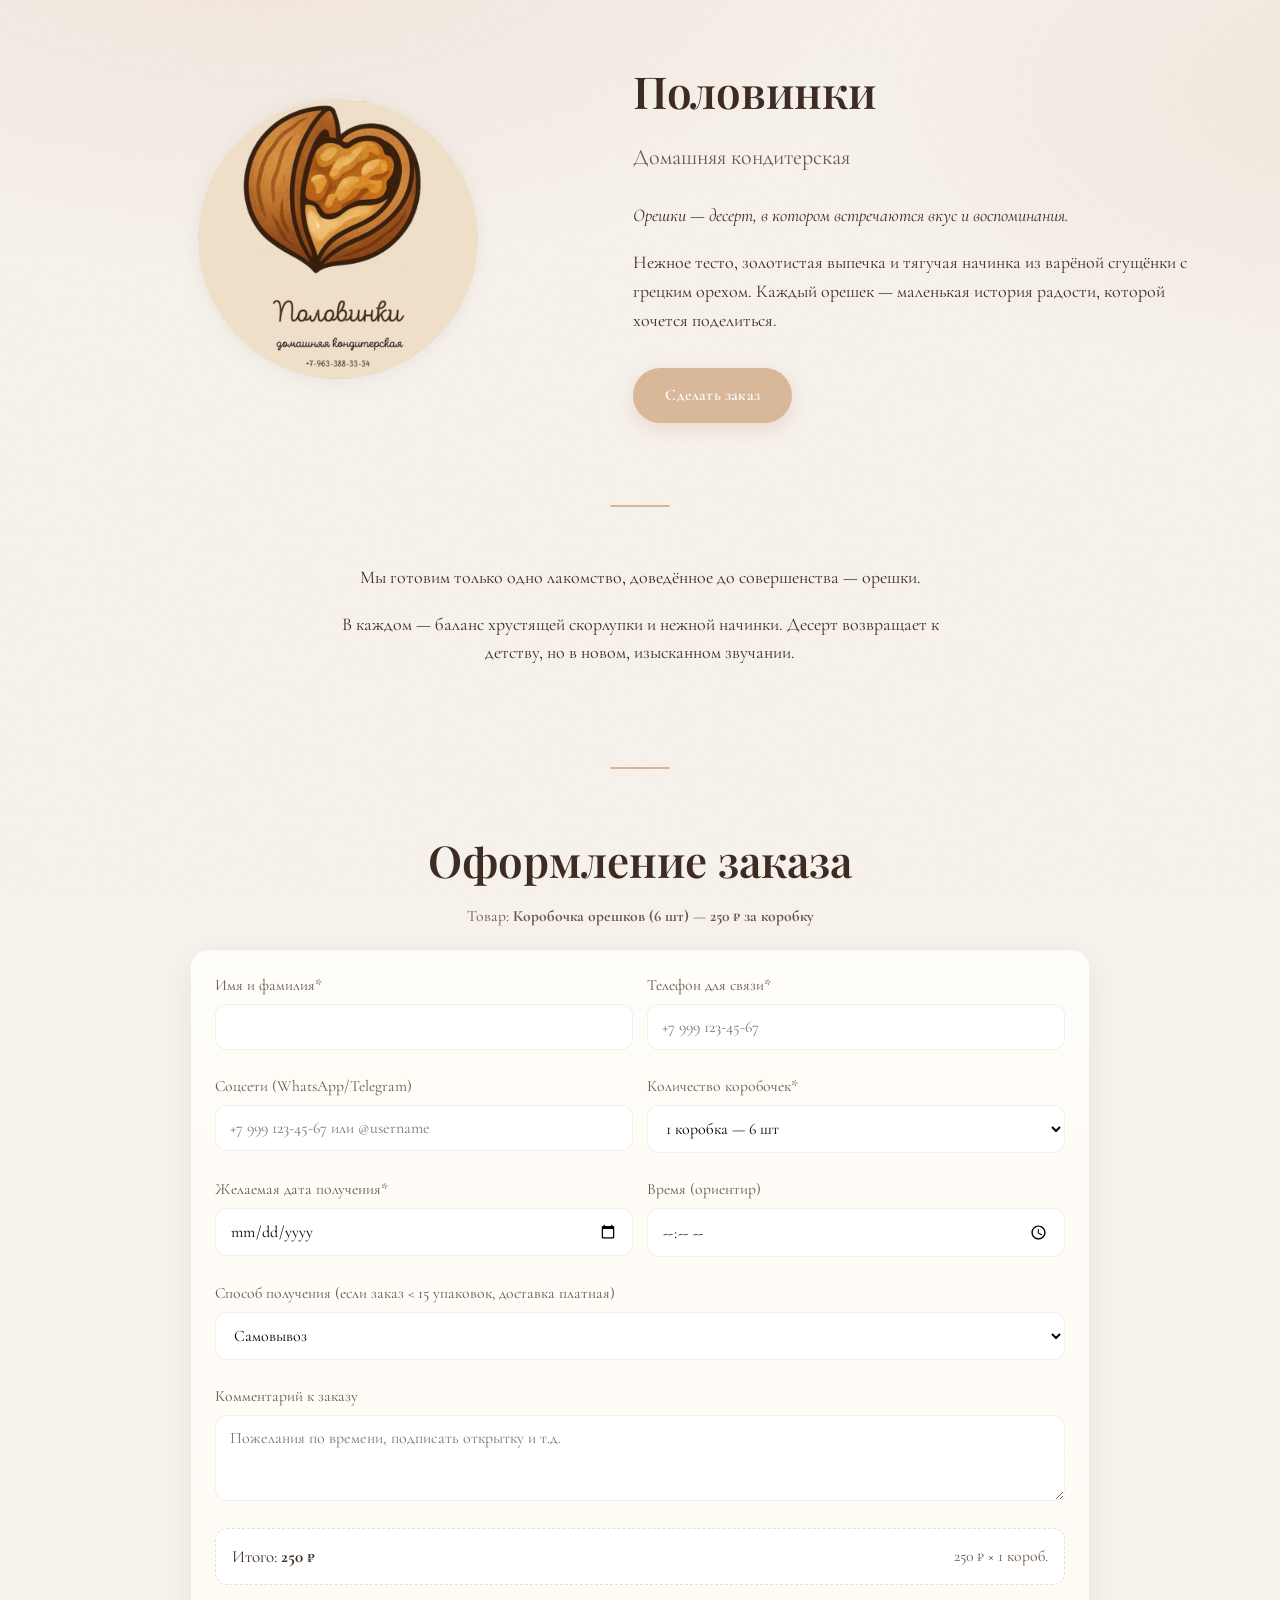
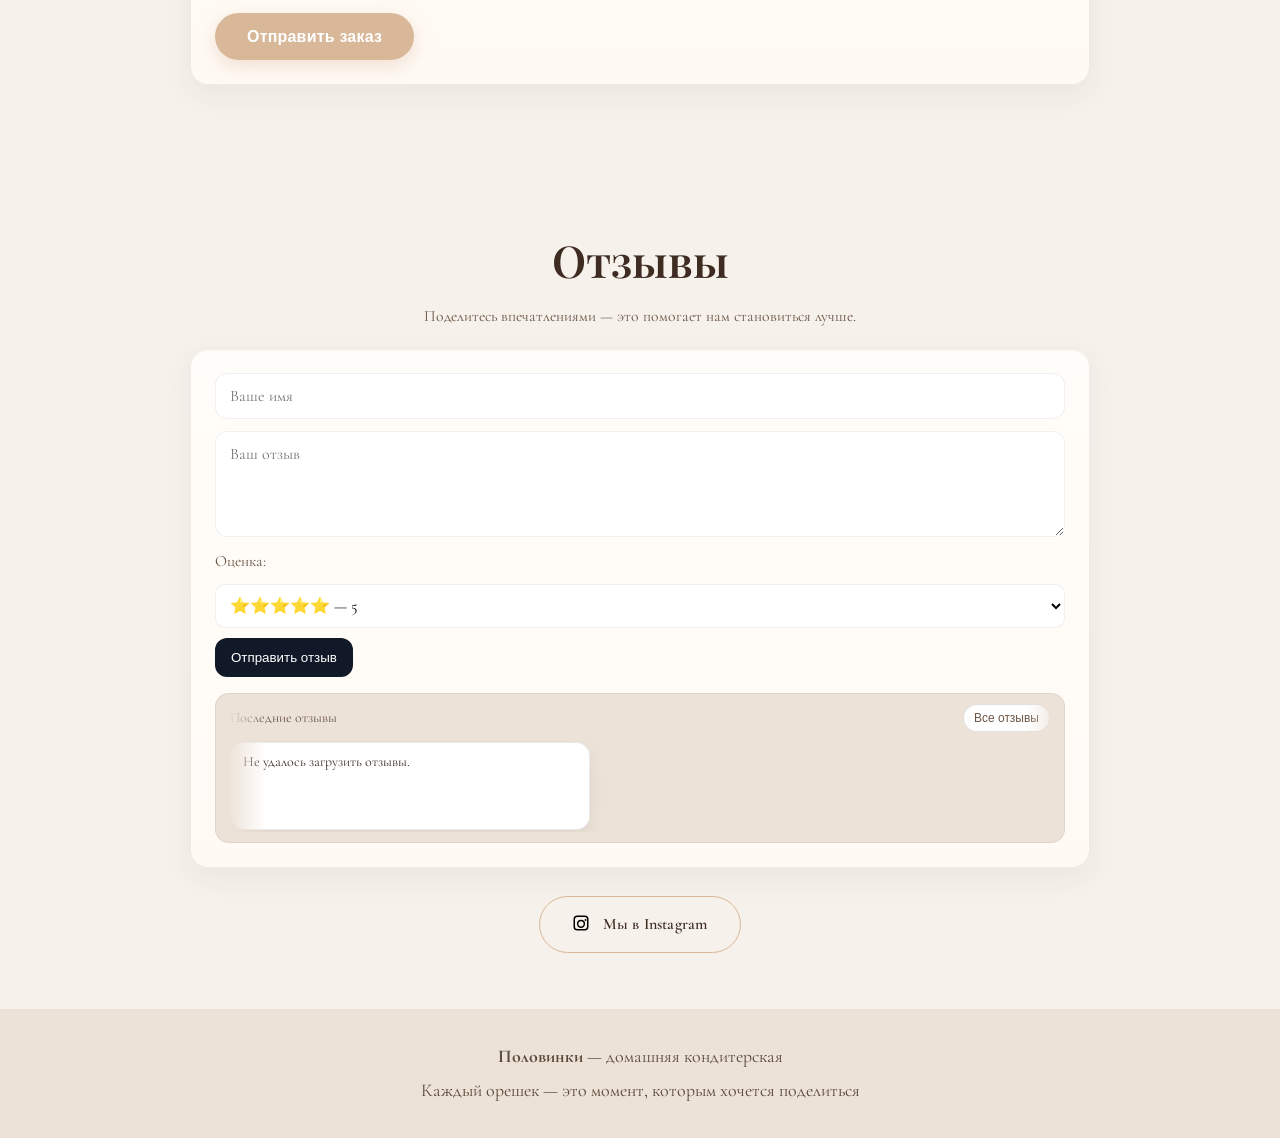
==== commit 027c56c4: "Update print statement from 'Hello' to 'Goodbye'" ====
--- a/index.html
+++ b/index.html
@@ -3,406 +3,443 @@
 <head>
   <meta charset="UTF-8" />
   <meta name="viewport" content="width=device-width, initial-scale=1.0" />
-  <title>Половинки — Сладкий подарок любимым</title>
-  <meta name="description" content="Половинки КМВ — домашняя кондитерская. Орешки с варёной сгущёнкой. Идеальный подарок на 14 февраля!">
+
+  <title>Половинки — домашняя кондитерская.</title>
+  <meta name="description" content="Половинки КМВ — домашняя кондитерская. Орешки с варёной сгущёнкой и грецким орехом. Закажите онлайн: самовывоз и доставка по КМВ.">
+
+  <!-- Индексация -->
   <meta name="robots" content="index,follow">
   <link rel="canonical" href="https://polovinkikmv.ru/">
+
+  <!-- Favicon & PWA -->
   <link rel="icon" type="image/x-icon" href="favicon.ico">
-  <meta name="theme-color" content="#fffdf5">
-
+  <link rel="icon" type="image/png" sizes="16x16" href="favicon-16x16.png">
+  <link rel="icon" type="image/png" sizes="32x32" href="favicon-32x32.png">
+  <link rel="apple-touch-icon" href="apple-touch-icon.png">
+  <link rel="manifest" href="site.webmanifest">
+  <meta name="theme-color" content="#f6f1eb">
+
+  <!-- Open Graph -->
   <meta property="og:type" content="website">
-  <meta property="og:title" content="Половинки — День Святого Валентина">
-  <meta property="og:description" content="Орешки с варёной сгущёнкой. Сладкое признание в любви.">
-
-  <link href="https://fonts.googleapis.com/css2?family=Playfair+Display:wght@400;600;700&family=Cormorant+Garamond:wght@400;500;600&display=swap" rel="stylesheet">
+  <meta property="og:url" content="https://polovinkikmv.ru/">
+  <meta property="og:title" content="Половинки — домашняя кондитерская КМВ">
+  <meta property="og:description" content="Орешки с варёной сгущёнкой. Закажите онлайн: самовывоз и доставка по КМВ.">
+  <meta property="og:image" content="https://polovinkikmv.ru/android-chrome-512x512.png">
+
+  <!-- Шрифты -->
+  <link href="https://fonts.googleapis.com/css2?family=Playfair+Display:wght@400;600&family=Cormorant+Garamond:wght@400;500&display=swap" rel="stylesheet">
+
+  <!-- Schema.org -->
+  <script type="application/ld+json">
+  {
+    "@context": "https://schema.org",
+    "@type": "Bakery",
+    "name": "Половинки — домашняя кондитерская КМВ",
+    "alternateName": "Половинки",
+    "url": "https://polovinkikmv.ru/",
+    "logo": "https://polovinkikmv.ru/android-chrome-512x512.png",
+    "image": "https://polovinkikmv.ru/android-chrome-512x512.png",
+    "areaServed": "Кавказские Минеральные Воды",
+    "address": {
+      "@type": "PostalAddress",
+      "addressLocality": "КМВ",
+      "addressCountry": "RU"
+    }
+  }
+  </script>
 
   <style>
-    :root {
-      /* Благородная палитра (Бордо и Беж) */
-      --bg: #fffdf5; /* Молочный фон */
-      --fg: #4a2c2a; /* Темный шоколад (текст) */
-      --muted: #8e5e5e;
-
-      /* Акценты */
-      --val-red: #800020;  /* Бордовый */
-      --val-pink: #5e081e; /* Винный */
-      --val-light: #ebd0d6;
-
-      --gold: #d4af37;
-      --beige-text: #c5a065;
-
-      /* ОБЪЁМНЫЕ ТЕНИ */
-      --shadow: 0 18px 55px rgba(74, 44, 42, 0.14);
-      --shadow-soft: 0 10px 28px rgba(74, 44, 42, 0.10);
-      --shadow-hover: 0 26px 70px rgba(74, 44, 42, 0.18);
-
-      --radius: 20px;
-
-      --h1: clamp(32px, 5vw, 56px);
-      --h2: clamp(20px, 2.5vw, 26px);
-      --p: clamp(17px, 1.8vw, 19px);
-
+    /* ====== БАЗОВЫЕ ТОКЕНЫ/ЦВЕТА ====== */
+    :root{
+      --bg:#f6f1eb;
+      --fg:#3e2c23;
+      --muted:#6b5646;
+      --accent:#d8b899;
+      --accent-2:#c49f7a;
+      --panel:#fff9f3;
+      --footer:#ede2d7;
+      --ring:rgba(212, 175, 150, .45);
+
+      /* Типографика с плавной адаптацией */
+      --h1: clamp(28px, 4vw, 44px);
+      --h2: clamp(18px, 2.2vw, 22px);
+      --p: clamp(16px, 1.6vw, 18px);
+
+      /* Контейнер */
       --container: min(1120px, 92vw);
-    }
-
+      --radius: 18px;
+      --shadow: 0 10px 30px rgba(62,44,35,.08);
+    }
+
+    /* ====== СБРОС/ОСНОВА ====== */
     * { box-sizing: border-box; }
     html, body { scroll-behavior: smooth; }
-
     body {
       margin: 0;
       font-family: 'Cormorant Garamond', serif;
-      background: var(--bg);
+      background-color: var(--bg);
       color: var(--fg);
       line-height: 1.6;
       text-align: center;
       overflow-x: hidden;
-      position: relative;
-    }
-
-    /* Фоновый шум для текстуры */
+    }
+
+    /* — бумажная фактура и мягкие подсветки — */
     body::before {
       content: "";
       position: fixed; inset: 0;
       pointer-events: none;
+      background:
+        radial-gradient(1200px 600px at 20% -10%, rgba(212,175,150,.18), transparent 60%),
+        radial-gradient(1000px 500px at 110% 10%, rgba(196,159,122,.12), transparent 60%);
       z-index: -2;
-      opacity: .14;
-      background-image: url("data:image/svg+xml,%3Csvg width='200' height='200' viewBox='0 0 200 200' xmlns='http://www.w3.org/2000/svg'%3E%3Cfilter id='noise'%3E%3CfeTurbulence type='fractalNoise' baseFrequency='0.8' numOctaves='3' stitchTiles='stitch'/%3E%3C/filter%3E%3Crect width='100%25' height='100%25' filter='url(%23noise)' opacity='1'/%3E%3C/svg%3E");
-    }
-
-    /* Лёгкие “пятна света” фоном для объёма */
+    }
     body::after {
-      content:"";
+      content: "";
       position: fixed; inset: 0;
       pointer-events: none;
-      z-index: -3;
-      background:
-        radial-gradient(1200px 520px at 15% 0%, rgba(128,0,32,.06), transparent 60%),
-        radial-gradient(900px 420px at 90% 10%, rgba(212,175,55,.08), transparent 62%),
-        radial-gradient(900px 520px at 45% 120%, rgba(128,0,32,.04), transparent 60%);
-    }
-
-    /* Типографика */
-    h1 {
-      font-size: var(--h1);
-      margin: 0 0 .3em;
-      font-weight: 700;
-      font-family: 'Playfair Display', serif;
-      color: var(--val-red);
-      text-shadow: 0 2px 0 rgba(255,255,255,.55);
-    }
-
-    h2 {
-      font-size: var(--h2);
-      font-weight: 500;
-      margin: 0 0 1.2em;
-      color: var(--beige-text);
-      letter-spacing: .5px;
-    }
-
-    p { font-size: var(--p); margin: 0 auto 1em; max-width: 68ch; }
-
-    .container { width: var(--container); margin-inline: auto; position: relative; z-index: 2; }
-    section { padding: clamp(40px, 6vw, 80px) 0; }
-
-    /* ====== КНОПКИ ====== */
+      opacity: .24; z-index: -1;
+      background-image: url("data:image/svg+xml;utf8,\
+      <svg xmlns='http://www.w3.org/2000/svg' width='64' height='64' viewBox='0 0 64 64'>\
+        <filter id='n'><feTurbulence type='fractalNoise' baseFrequency='0.9' numOctaves='2' stitchTiles='stitch'/>\
+        <feColorMatrix type='saturate' values='0'/>\
+        <feComponentTransfer><feFuncA type='table' tableValues='0 0.05'/></feComponentTransfer></filter>\
+        <rect width='100%' height='100%' filter='url(%23n)'/>\
+      </svg>");
+      background-size: 280px 280px;
+    }
+
+    .container { width: var(--container); margin-inline: auto; }
+
+    /* ====== ТИПОГРАФИКА / ОБЩИЕ БЛОКИ ====== */
+    h1 { font-size: var(--h1); margin: 0 0 .3em; font-weight: 600; font-family: 'Playfair Display', serif; }
+    h2 { font-size: var(--h2); font-weight: 400; margin: 0 0 1.2em; color: var(--muted); }
+    p  { font-size: var(--p); margin: 0 auto 1em; }
+    section { padding: clamp(24px, 5vw, 56px) 0; }
+
+    /* ====== HERO ====== */
+    .hero { text-align: left; }
+    .hero-grid {
+      display: grid;
+      gap: clamp(16px, 3vw, 40px);
+      align-items: center;
+    }
+    @media (min-width: 1024px){
+      .hero-grid { grid-template-columns: 1fr 1.1fr; }
+    }
+
+    .logo-wrap { display: grid; place-items: center; }
+    .logo {
+      width: clamp(160px, 28vw, 280px);
+      max-width: 100%;
+      height: auto;
+      margin: 0;
+      filter: drop-shadow(0 2px 10px rgba(0,0,0,.05));
+    }
+
+    .lead { max-width: 68ch; }
+
     .btn {
-      display: inline-block;
-      padding: 1em 2.4em;
-      margin-top: 1.2em;
-      background: linear-gradient(135deg, var(--val-pink), var(--val-red));
-      color: #fff;
-      font-size: clamp(15px, 1.5vw, 18px);
-      border-radius: 50px;
-      text-decoration: none;
-      font-weight: 600;
-      letter-spacing: .5px;
-      border: 2px solid rgba(255,255,255,.9);
-      box-shadow: 0 10px 22px rgba(128, 0, 32, 0.22);
-      transition: all .3s cubic-bezier(.25,.8,.25,1);
-      position: relative;
-      overflow: hidden;
+      display: inline-block; padding: 0.9em 2em; margin-top: 1.0em;
+      background-color: var(--accent); color: white; font-size: clamp(14px, 1.4vw, 16px);
+      border-radius: 30px; text-decoration: none; font-weight: 600; letter-spacing:.2px;
+      transition: background .25s ease, transform .08s ease, box-shadow .25s ease, filter .2s ease;
+      box-shadow: 0 6px 18px rgba(212,175,150,.35);
+      backdrop-filter: saturate(110%);
+      border: 0;
       cursor: pointer;
-      transform: translateZ(0);
-    }
-
-    .btn::after {
-      content: "";
-      position: absolute; top: 0; left: -120%;
-      width: 120%; height: 100%;
-      background: linear-gradient(90deg, transparent, rgba(255,255,255,.45), transparent);
-      transition: .55s;
-    }
-
-    .btn:hover { transform: translateY(-2px); box-shadow: 0 16px 30px rgba(128, 0, 32, 0.32); }
-    .btn:hover::after { left: 120%; }
-    .btn:disabled { opacity: .7; cursor: not-allowed; transform: none; }
-
-    .btn-outline {
-      background: rgba(255,255,255,0.55);
-      color: var(--val-red);
-      border: 2px solid rgba(128,0,32,.35);
-      box-shadow: 0 10px 20px rgba(74,44,42,.08);
-      padding: .85em 1.8em;
-      border-radius: 50px;
-      text-decoration: none;
-      font-weight: 600;
-      cursor: pointer;
-      display: inline-block;
-      transition: .25s ease;
-      backdrop-filter: blur(6px);
-    }
-    .btn-outline:hover { background: var(--val-red); color: #fff; border-color: var(--val-red); box-shadow: 0 16px 28px rgba(128,0,32,.22); }
-
-    /* ====== HERO ====== */
-    .hero { margin-top: 26px; }
-    .hero-grid { display: grid; gap: 28px; align-items: center; }
-    @media (min-width: 900px) { .hero-grid { grid-template-columns: 1fr 1fr; text-align: left; } }
-
-    /* Объёмная подложка hero */
-    .hero-card {
-      background: linear-gradient(180deg, rgba(255,255,255,.86), rgba(255,250,242,.80));
-      border: 1px solid rgba(128,0,32,.09);
-      border-radius: 26px;
-      box-shadow: var(--shadow);
-      padding: clamp(18px, 3vw, 30px);
-      position: relative;
-      overflow: hidden;
-      backdrop-filter: blur(8px);
-      transform: translateZ(0);
-    }
-    .hero-card::before{
-      content:"";
-      position:absolute; inset:-2px;
-      background:
-        radial-gradient(900px 240px at 15% 0%, rgba(255,255,255,0.90), transparent 55%),
-        radial-gradient(680px 220px at 90% 0%, rgba(255,255,255,0.65), transparent 60%);
-      pointer-events:none;
-      opacity:.95;
-    }
-    .hero-card > * { position: relative; }
-
-    .logo {
-      width: clamp(200px, 35vw, 320px);
-      height: auto;
-      filter: drop-shadow(0 16px 28px rgba(0,0,0,0.12));
-      border-radius: 50%;
-      border: 4px solid rgba(255,255,255,.95);
-      background: rgba(255,255,255,.6);
-    }
-
-    /* ====== КАРТОЧКИ / ФОРМА ====== */
-    .card, .reviews-card {
-      background: linear-gradient(180deg, #ffffff, #fffaf2);
+    }
+    .btn:hover { background-color: var(--accent-2); box-shadow: 0 8px 24px rgba(212,175,150,.45); transform: translateY(-1px); filter: brightness(1.02); }
+    .btn:active { transform: translateY(0); box-shadow: 0 6px 18px rgba(212,175,150,.35); }
+    .btn:focus-visible { outline: none; box-shadow: 0 0 0 4px var(--ring); }
+
+    .btn-outline { background: transparent; color: var(--fg); border: 1px solid var(--accent); box-shadow: none; }
+    .btn-outline:hover { background: var(--panel); }
+
+    footer { padding: 28px 0; background-color: var(--footer); font-size: .95rem; color: #5a4a3a; }
+    footer p { margin: 0.3em 0; }
+
+    /* ===== Разделители/анимации ===== */
+    .divider {
+      width: 60px; height: 2px; margin: 26px auto 0;
+      background-color: var(--accent); border-radius: 1px;
+      opacity: 0; transform: translateY(20px); transition: all .8s ease-out;
+    }
+    .divider.visible { opacity: 1; transform: translateY(0); }
+    .fade-in { opacity: 0; transform: translateY(20px); transition: all .8s ease-out; }
+    .fade-in.visible { opacity: 1; transform: translateY(0); }
+
+    @media (prefers-reduced-motion: reduce){
+      .fade-in, .divider { transition: none; opacity: 1; transform: none; }
+      html, body { scroll-behavior: auto; }
+    }
+
+    /* ======= КАРТОЧКИ/ФОРМА ЗАКАЗА ======= */
+    .card {
+      width: min(900px, 100%);
+      margin: 0 auto;
+      background: linear-gradient(180deg, #fffdf9, #fffaf4);
       border-radius: var(--radius);
-      padding: clamp(24px, 4vw, 44px);
-      border: 1px solid rgba(128, 0, 32, 0.08);
-      box-shadow: var(--shadow);
+      padding: clamp(16px, 2.6vw, 24px);
+      border: 1px solid rgba(62,44,35,.08);
+      box-shadow:
+        0 10px 30px rgba(62,44,35,.06),
+        0 2px 0 rgba(212,175,150,.12) inset;
       text-align: left;
-      position: relative;
-      overflow: hidden;
-      transform: translateZ(0);
-    }
-
-    /* Декоративная полоска (Бордовая) */
-    .card::before, .reviews-card::before {
-      content: "";
-      position: absolute; top: 0; left: 0; right: 0; height: 7px;
-      background: repeating-linear-gradient(45deg, var(--val-red), var(--val-red) 10px, rgba(255,255,255,.95) 10px, rgba(255,255,255,.95) 20px);
-      opacity: .95;
-    }
-
-    /* Мягкий свет сверху (объём) */
-    .card::after, .reviews-card::after {
-      content: "";
-      position: absolute;
-      inset: 0;
-      pointer-events: none;
-      background:
-        radial-gradient(800px 260px at 20% 0%, rgba(255,255,255,0.75), transparent 55%),
-        radial-gradient(600px 220px at 85% 0%, rgba(255,255,255,0.55), transparent 60%);
-      opacity: 0.90;
-    }
-
-    @media (hover:hover) {
-      .card:hover, .reviews-card:hover {
-        transform: translateY(-4px);
-        box-shadow: var(--shadow-hover);
-        border-color: rgba(128, 0, 32, 0.14);
-      }
-    }
-
-    .grid { display: grid; gap: 20px; position: relative; }
-    @media (min-width: 700px) { .grid { grid-template-columns: 1fr 1fr; } }
-    .row { display: flex; flex-direction: column; position: relative; }
-
-    label { display: block; font-size: .95rem; color: var(--muted); margin-bottom: 8px; font-weight: 600; }
+    }
+
+    .grid { display: grid; grid-template-columns: 1fr; gap: 14px; }
+    @media (min-width:720px){ .grid { grid-template-columns: 1fr 1fr; } }
+
+    label { display: block; font-size: .98rem; color: var(--muted); margin-bottom: 6px; }
 
     input, select, textarea {
       width: 100%;
-      padding: 14px 16px;
+      padding: 12px 14px;
+      border-radius: 12px;
+      border: 1px solid rgba(0,0,0,.06);
+      background: #fff;
+      font-size: 1rem;
+      font-family: inherit;
+      outline: none;
+      transition: box-shadow .2s, border-color .2s;
+    }
+    input:focus-visible, select:focus-visible, textarea:focus-visible {
+      border-color: var(--accent);
+      box-shadow: 0 0 0 4px var(--ring);
+    }
+
+    .row { margin-bottom: 10px; }
+    .muted { color: var(--muted); font-size: .98rem; }
+
+    .summary {
+      display: flex; align-items: center; justify-content: space-between; gap: 10px;
+      background: #fff; border: 1px dashed rgba(0,0,0,.12);
+      padding: 14px 16px; border-radius: 12px; margin-top: 8px;
+      font-size: clamp(15px, 1.5vw, 17px);
+      flex-wrap: wrap;
+    }
+
+    .actions { display: flex; gap: 12px; flex-wrap: wrap; margin-top: 12px; }
+    .note { font-size: .95rem; color: var(--muted); margin-top: 8px; }
+
+    /* ======= СЕКЦИЯ «ОТЗЫВЫ» ======= */
+    #reviews-section .reviews-card{
+      width: min(900px, 100%);
+      margin: 0 auto;
+      background: linear-gradient(180deg, #fffdf9, #fffaf4);
+      border-radius: var(--radius);
+      padding: clamp(16px, 2.6vw, 24px);
+      border: 1px solid rgba(62,44,35,.08);
+      box-shadow:
+        0 10px 30px rgba(62,44,35,.06),
+        0 2px 0 rgba(212,175,150,.12) inset;
+      text-align: left;
+    }
+    #reviews-section .review-form{ display:grid; gap:12px; margin-bottom:16px; }
+    #reviews-section .review-btn{
+      padding:12px 16px; border:0; border-radius:12px; background:#111827; color:#fff; cursor:pointer;
+    }
+    #reviews-section .review-btn:focus-visible { outline: none; box-shadow: 0 0 0 4px rgba(17,24,39,.2); }
+    #reviews-section small.muted { color:var(--muted); }
+    #reviews-section .stars{ color:#efb80b; }
+
+    /* ======= ЛЕНТА ОТЗЫВОВ ======= */
+    .reviews-strip {
+      position: relative;
+      margin: 14px auto 0;
+      width: min(900px, 100%);
+      background: var(--footer);
+      border: 1px solid rgba(0,0,0,.06);
       border-radius: 14px;
-      border: 1px solid rgba(0,0,0,0.10);
-      background: rgba(255,255,255,0.92);
-      font-family: inherit;
-      font-size: 1rem;
-      color: var(--fg);
-      transition: all .2s;
-      outline: none;
-      box-shadow: 0 8px 18px rgba(74,44,42,.06);
-    }
-
-    input:focus, select:focus, textarea:focus {
-      border-color: rgba(128, 0, 32, 0.42);
-      box-shadow: 0 0 0 4px rgba(128, 0, 32, 0.10), 0 10px 22px rgba(74,44,42,.09);
-      background: #fff;
-    }
-
-    .summary {
-      background: linear-gradient(180deg, #fffaf2, #fff6ec);
-      border: 2px dashed rgba(128,0,32,.18);
-      padding: 16px 18px;
-      border-radius: 14px;
-      margin-top: 14px;
-      display: flex;
-      justify-content: space-between;
-      align-items: center;
-      flex-wrap: wrap;
-      gap: 10px;
-      box-shadow: var(--shadow-soft);
-    }
-    .summary strong { color: var(--val-red); font-size: 1.2em; }
-
-    .muted { color: var(--muted); }
-    .actions { display: flex; justify-content: center; margin-top: 18px; }
-    .note { margin-top: 12px; color: var(--val-red); text-align: center; }
-
-    /* ====== ПРОЧЕЕ ====== */
-    .divider {
-      display: flex; align-items: center; justify-content: center;
-      margin: 38px auto;
-      gap: 12px;
-      opacity: .9;
-      filter: drop-shadow(0 6px 12px rgba(74,44,42,.08));
-    }
-    .divider::before, .divider::after {
-      content: "";
-      height: 1px;
-      width: 72px;
-      background: linear-gradient(90deg, transparent, var(--gold), transparent);
-      opacity: .95;
-    }
-    .divider span { font-size: 24px; color: var(--val-red); }
-
-    .fade-in { opacity: 0; transform: translateY(30px); transition: all .8s ease-out; }
-    .fade-in.visible { opacity: 1; transform: translateY(0); }
-
-    footer {
-      background: linear-gradient(180deg, #3a201f, #2a1615);
-      color: #efe3d0;
-      padding: 44px 0;
-      margin-top: 60px;
-      box-shadow: 0 -18px 55px rgba(74,44,42,.16);
-    }
-    .footer-actions { margin-top: 14px; display: flex; justify-content: center; gap: 12px; flex-wrap: wrap; }
-
-    dialog { border: none; border-radius: 20px; padding: 0; width: min(600px, 94vw); box-shadow: 0 25px 50px rgba(0,0,0,0.25); }
-    dialog::backdrop { background: rgba(74, 44, 42, 0.4); backdrop-filter: blur(3px); }
-    .modal-body { padding: 30px; }
-    .modal-close { border: 0; background: rgba(0,0,0,0.06); color: var(--fg); border-radius: 12px; padding: 8px 12px; cursor: pointer; font: inherit; }
-    .modal-close:hover { background: rgba(0,0,0,0.10); }
-
-    .stars { color: var(--gold); }
-
-    .reviews-strip {
-      background: linear-gradient(180deg, #fffaf2, #fff6ec);
-      border: 1px solid rgba(239, 227, 208, 0.9);
-      border-radius: 16px;
-      padding: 16px;
-      margin-top: 20px;
-      box-shadow: var(--shadow-soft);
-      position: relative;
-      z-index: 1;
-    }
+      padding: 10px 12px;
+      overflow: hidden;
+    }
+    .reviews-strip::before,
+    .reviews-strip::after{
+      content:"";
+      position:absolute; top:0; bottom:0; width:38px; z-index:2; pointer-events:none;
+      background: linear-gradient(to right, var(--footer), transparent);
+    }
+    .reviews-strip::after{ right:0; left:auto; transform: scaleX(-1); }
+
+    .strip-head {
+      display:flex; align-items:center; justify-content:space-between; gap:8px;
+      margin: 0 2px 8px; font-size: 14px; color: var(--muted);
+    }
+    .strip-actions { display:flex; gap:8px; align-items:center; }
+    .strip-btn {
+      appearance: none; border: 1px solid rgba(0,0,0,.12); background:#fff;
+      padding: 6px 10px; border-radius: 999px; font-size: 12px; cursor:pointer;
+      text-decoration:none; color:inherit;
+    }
+    .strip-btn:focus-visible { outline: none; box-shadow: 0 0 0 3px var(--ring); }
 
     .strip-track {
       display: grid;
       grid-auto-flow: column;
-      grid-auto-columns: min(300px, 80%);
-      gap: 16px;
+      grid-auto-columns: 78%;
+      gap: 10px;
       overflow-x: auto;
-      padding-bottom: 10px;
+      overscroll-behavior-x: contain;
       scroll-snap-type: x mandatory;
-    }
+      padding: 2px 6px 2px 2px;
+      -webkit-overflow-scrolling: touch;
+    }
+    @media (min-width:480px){ .strip-track { grid-auto-columns: 320px; } }
+    @media (min-width:1280px){ .strip-track { grid-auto-columns: 360px; } }
+    .strip-track::-webkit-scrollbar { height: 6px; }
+    .strip-track::-webkit-scrollbar-thumb { background: rgba(0,0,0,.15); border-radius: 10px; }
 
     .review-mini {
-      background: linear-gradient(180deg, #ffffff, #fffaf2);
-      padding: 16px;
-      border-radius: 14px;
-      border: 1px solid rgba(128, 0, 32, 0.06);
-      box-shadow: var(--shadow-soft);
       scroll-snap-align: start;
+      background:#fff;
+      border:1px solid rgba(0,0,0,.08);
+      border-radius:14px;
+      padding: 10px 12px;
+      text-align: left;
+      box-shadow: 0 6px 16px rgba(0,0,0,.06);
+      display: flex; flex-direction: column; gap: 4px;
+      min-height: 88px;
+      width: 100%;
       cursor: pointer;
-      display: flex;
-      flex-direction: column;
-      gap: 6px;
+    }
+    button.review-mini{
+      appearance: none;
+      border: 1px solid rgba(0,0,0,.08);
+      background: #fff;
       text-align: left;
-      transition: transform .25s ease, box-shadow .25s ease, border-color .25s ease;
-    }
-
-    @media (hover:hover) {
-      .review-mini:hover {
-        transform: translateY(-3px);
-        box-shadow: var(--shadow);
-        border-color: rgba(128, 0, 32, 0.12);
+    }
+
+    .review-mini .mini-head{
+      display:flex; align-items:center; justify-content:space-between; gap:8px;
+      font-size: 13px; color: var(--muted);
+    }
+    .review-mini .mini-name{ font-weight:600; color: var(--fg); }
+    .review-mini .mini-stars{ font-size: 13px; color:#efb80b; }
+    .review-mini .mini-text{
+      font-size: 14px; color: var(--fg); line-height: 1.35;
+      display:-webkit-box; -webkit-line-clamp: 4; -webkit-box-orient: vertical; overflow: hidden;
+    }
+
+    /* ======= МОДАЛКИ ======= */
+    dialog.review-modal, dialog.all-reviews-modal {
+      border: 0; padding: 0; border-radius: 16px; width: min(760px, 94vw);
+      box-shadow: 0 20px 60px rgba(0,0,0,.25); background:#fff;
+    }
+    dialog.review-modal::backdrop,
+    dialog.all-reviews-modal::backdrop { background: rgba(0,0,0,.35); }
+
+    .modal-body { padding: 18px; text-align: left; }
+    .modal-title { display:flex; justify-content:space-between; align-items:center; gap:10px; }
+    .modal-title h3 { margin: 0; font-family: 'Playfair Display', serif; }
+
+    .modal-stars { color:#efb80b; font-size:14px; }
+    .modal-text { white-space: pre-wrap; margin-top: 8px; font-size: 16px; }
+    .modal-close {
+      border:1px solid rgba(0,0,0,.12);
+      background:#fff;
+      border-radius:10px;
+      padding:8px 12px;
+      cursor:pointer;
+    }
+    .modal-close:focus-visible { outline: none; box-shadow: 0 0 0 3px var(--ring); }
+
+    /* Контент «Все отзывы» */
+    .all-reviews-content {
+      max-height: min(72vh, 760px);
+      overflow: auto;
+      padding: 0 18px 18px;
+    }
+    .all-review-item {
+      border:1px solid rgba(0,0,0,.08);
+      border-radius:12px;
+      background:#fff;
+      padding:14px;
+      margin-top:12px;
+    }
+    .all-review-head { display:flex; align-items:center; justify-content:space-between; gap:8px; }
+
+    /* Instagram */
+    .social-btn svg { width: 18px; height: 18px; margin-right: 8px; vertical-align: -3px; }
+
+    @media (min-width: 1440px){ .lead { max-width: 72ch; } }
+
+    /* sticky CTA на мобилке */
+    @media (max-width: 640px){
+      .hero .btn[aria-label]{
+        position: sticky; bottom: 12px; z-index: 10;
       }
     }
 
-    /* CANVAS ДЛЯ СЕРДЕЧЕК */
-    #hearts-canvas { position: fixed; top: 0; left: 0; width: 100%; height: 100%; pointer-events: none; z-index: 9999; }
+    @media (max-width:480px){
+      h1 { letter-spacing: .2px; }
+      .lead { font-size: clamp(16px, 4.2vw, 18px); }
+      .summary { gap: 8px; }
+    }
+
+    /* тёмная тема */
+    @media (prefers-color-scheme: dark){
+      :root{
+        --bg:#1c1714; --fg:#efe7df; --muted:#cbbeb4; --panel:#221b17; --footer:#2a211c;
+        --ring:rgba(216,184,153,.35);
+      }
+      body::before{ opacity:.55; }
+      body::after{ opacity:.18; }
+      .card, #reviews-section .reviews-card{
+        background: linear-gradient(180deg, #241d19, #221b17);
+        border-color: rgba(255,255,255,.06);
+        box-shadow: 0 10px 30px rgba(0,0,0,.35);
+      }
+      .reviews-strip { background: #2a211c; border-color: rgba(255,255,255,.06); }
+      input, select, textarea { background:#2a211c; color: var(--fg); border-color: rgba(255,255,255,.08); }
+      .strip-btn { background:#2a211c; color: var(--fg); border-color: rgba(255,255,255,.12); }
+      dialog.review-modal, dialog.all-reviews-modal { background:#221b17; color: var(--fg); }
+      .all-review-item, .review-mini, button.review-mini { background:#2a211c; color: var(--fg); border-color: rgba(255,255,255,.08); }
+      .modal-close { background:#2a211c; color: var(--fg); border-color: rgba(255,255,255,.12); }
+    }
   </style>
 </head>
-
 <body>
-  <canvas id="hearts-canvas"></canvas>
-
-  <section class="hero fade-in">
-    <div class="container hero-card">
-      <div class="hero-grid">
-        <div class="logo-wrap" style="text-align:center;">
-          <img src="logo.png" alt="Логотип Половинки" class="logo" loading="lazy">
-        </div>
-        <div>
-          <h1 class="val-title">Половинки</h1>
-          <h2>Домашняя кондитерская</h2>
-          <p><em>Орешки — сладкое признание в любви.</em></p>
-          <p>Хрустящая скорлупка, нежное тесто и много варёной сгущёнки с грецким орехом. Идеальный подарок для вашей второй половинки на 14 февраля.</p>
-          <a href="#order" class="btn">Заказать к 14 февраля</a>
-        </div>
+
+  <!-- ======= HERO ======= -->
+  <section class="fade-in hero">
+    <div class="container hero-grid">
+      <div class="logo-wrap">
+        <img src="logo.png" alt="Логотип Половинки" class="logo" loading="lazy" decoding="async" width="560" height="560">
+      </div>
+      <div>
+        <h1>Половинки</h1>
+        <h2>Домашняя кондитерская</h2>
+        <p class="lead"><em>Орешки — десерт, в котором встречаются вкус и воспоминания.</em></p>
+        <p class="lead">Нежное тесто, золотистая выпечка и тягучая начинка из варёной сгущёнки с грецким орехом. Каждый орешек — маленькая история радости, которой хочется поделиться.</p>
+        <a href="#order" class="btn" aria-label="Перейти к оформлению заказа">Сделать заказ</a>
       </div>
     </div>
   </section>
 
-  <div class="divider"><span>💌</span></div>
-
+  <div class="divider"></div>
+
+  <!-- ======= ОПИСАНИЕ ======= -->
   <section class="fade-in">
     <div class="container">
-      <div class="hero-card" style="padding: clamp(18px, 3vw, 28px); border-radius: 22px;">
-        <p style="font-size: 1.2rem; max-width: 700px; margin: 0 auto;">
-          Мы готовим только одно лакомство, доведённое до совершенства.
-          В каждом орешке — тепло наших рук и частичка нашей любви.
-        </p>
-      </div>
+      <p class="lead" style="text-align:center; max-width: 68ch; margin-inline:auto;">
+        Мы готовим только одно лакомство, доведённое до совершенства — орешки.
+      </p>
+      <p class="lead" style="text-align:center; max-width: 68ch; margin-inline:auto;">
+        В каждом — баланс хрустящей скорлупки и нежной начинки. Десерт возвращает к детству, но в новом, изысканном звучании.
+      </p>
     </div>
   </section>
 
-  <div class="divider"><span>💌</span></div>
+  <div class="divider"></div>
 
   <!-- ======= ФОРМА ЗАКАЗА ======= -->
   <section id="order" class="fade-in" aria-labelledby="order-title">
     <div class="container">
       <h1 id="order-title" style="margin-bottom:.2em; text-align:center;">Оформление заказа</h1>
       <p class="muted" style="margin-bottom:1.2em; text-align:center;">
-        Товар: <strong>Праздничная коробочка (6 шт)</strong> — <strong>250 ₽</strong>
+        Товар: <strong>Коробочка орешков (6 шт)</strong> — <strong>250 ₽ за коробку</strong>
       </p>
 
       <div class="card" role="region" aria-label="Форма заказа">
@@ -412,22 +449,16 @@
               <label for="name">Имя и фамилия*</label>
               <input id="name" name="name" required autocomplete="name">
             </div>
-
             <div class="row">
               <label for="phone">Телефон для связи*</label>
-              <input id="phone" name="phone" inputmode="tel" required
-                     placeholder="+7 999 123-45-67"
-                     pattern="^[\d\+\-\s\(\)]{7,}$"
-                     autocomplete="tel">
+              <input id="phone" name="phone" inputmode="tel" required placeholder="+7 999 123-45-67" pattern="^[\\d\\+\\-\\s\\(\\)]{7,}$" autocomplete="tel">
             </div>
-
             <div class="row">
               <label for="social">Соцсети (WhatsApp/Telegram)</label>
               <input id="social" name="social" placeholder="+7 999 123-45-67 или @username">
             </div>
-
             <div class="row">
-              <label for="qty">Количество наборов*</label>
+              <label for="qty">Количество коробочек*</label>
               <select id="qty" name="qty" required>
                 <option value="1" selected>1 коробка — 6 шт</option>
                 <option value="2">2 коробки — 12 шт</option>
@@ -436,33 +467,28 @@
                 <option value="5">5 коробок — 30 шт</option>
               </select>
             </div>
-
             <div class="row">
-              <label for="date">Дата получения (13-14 фев)*</label>
+              <label for="date">Желаемая дата получения*</label>
               <input type="date" id="date" name="date" required>
             </div>
-
             <div class="row">
               <label for="time">Время (ориентир)</label>
               <input type="time" id="time" name="time">
             </div>
-
             <div class="row" style="grid-column: 1 / -1;">
-              <label for="method">Способ получения (заказ &lt; 15 упаковок - доставка платная)</label>
+              <label for="method">Способ получения (если заказ &lt; 15 упаковок, доставка платная)</label>
               <select id="method" name="method">
                 <option value="pickup" selected>Самовывоз</option>
                 <option value="delivery">Доставка</option>
               </select>
             </div>
-
             <div class="row" id="address-row" style="display:none; grid-column: 1 / -1;">
               <label for="address">Адрес доставки</label>
               <input id="address" name="address" placeholder="Город, улица, дом, подъезд" autocomplete="street-address">
             </div>
-
             <div class="row" style="grid-column: 1 / -1;">
-              <label for="comment">Валентинка / Пожелание</label>
-              <textarea id="comment" name="comment" rows="3" placeholder="Нужна ли открытка-валентинка? Что написать?"></textarea>
+              <label for="comment">Комментарий к заказу</label>
+              <textarea id="comment" name="comment" rows="3" placeholder="Пожелания по времени, подписать открытку и т.д."></textarea>
             </div>
           </div>
 
@@ -472,7 +498,7 @@
           </div>
 
           <div class="actions">
-            <button id="submit-btn" type="submit" class="btn">Подарить любовь</button>
+            <button id="submit-btn" type="submit" class="btn">Отправить заказ</button>
           </div>
 
           <p id="form-status" class="note" style="display:none;"></p>
@@ -481,91 +507,117 @@
     </div>
   </section>
 
-  <div class="divider"><span>💌</span></div>
-
-  <section id="reviews-section" class="fade-in">
+  <div class="divider"></div>
+
+  <!-- ======== ОТЗЫВЫ ======== -->
+  <section id="reviews-section" class="fade-in" aria-labelledby="reviews-title">
     <div class="container">
-      <h1 style="text-align:center;">Отзывы</h1>
-
-      <div class="reviews-card">
-        <form id="reviewForm" style="display:grid; gap:10px; position:relative; z-index:1;">
-          <input type="text" name="name" placeholder="Ваше имя" required>
-          <textarea name="text" placeholder="Поделитесь впечатлениями..." rows="3" required></textarea>
-
-          <div style="display:flex; justify-content:space-between; align-items:center; gap:10px;">
-            <select name="rating" style="width:auto;">
-              <option value="5">⭐️⭐️⭐️⭐️⭐️ (5)</option>
-              <option value="4">⭐️⭐️⭐️⭐️ (4)</option>
+      <h1 id="reviews-title" style="margin-bottom:.2em; text-align:center;">Отзывы</h1>
+      <p class="muted" style="margin-bottom:1.2em; text-align:center;">Поделитесь впечатлениями — это помогает нам становиться лучше.</p>
+
+      <div class="reviews-card" role="region" aria-label="Форма и лента отзывов">
+        <form id="reviewForm" class="review-form" novalidate>
+          <input type="text" name="name" placeholder="Ваше имя" maxlength="60" required autocomplete="name" aria-describedby="reviewStatus">
+          <textarea name="text" placeholder="Ваш отзыв" required maxlength="2000" rows="4"></textarea>
+
+          <div style="display:flex; gap:10px; align-items:center; flex-wrap:wrap">
+            <label for="rating" class="muted" style="margin:0;">Оценка:</label>
+            <select id="rating" name="rating" style="padding:10px;border:1px solid rgba(0,0,0,.06);border-radius:10px">
+              <option value="5">⭐️⭐️⭐️⭐️⭐️ — 5</option>
+              <option value="4">⭐️⭐️⭐️⭐️ — 4</option>
+              <option value="3">⭐️⭐️⭐️ — 3</option>
+              <option value="2">⭐️⭐️ — 2</option>
+              <option value="1">⭐️ — 1</option>
             </select>
-            <button type="submit" class="btn" style="margin:0; padding: 0.8em 1.5em; font-size: 0.9rem;">Оставить отзыв</button>
+
+            <input type="text" name="company" style="display:none">
+            <button type="submit" class="review-btn">Отправить отзыв</button>
+            <small id="reviewStatus" class="muted" aria-live="polite"></small>
           </div>
-
-          <small id="reviewStatus" style="color:var(--muted)"></small>
         </form>
 
-        <div class="reviews-strip">
-          <div style="display:flex; justify-content:space-between; margin-bottom:10px;">
-            <strong>Последние отзывы</strong>
-            <button id="openAllBtn" type="button" class="btn-outline" style="padding:4px 10px; font-size:12px; border-radius:12px;">Все отзывы</button>
+        <div class="reviews-strip" id="reviewsStrip">
+          <div class="strip-head">
+            <span id="reviewsTitleText">Последние отзывы</span>
+            <div class="strip-actions">
+              <button id="openAllBtn" class="strip-btn" type="button">Все отзывы</button>
+              <button id="hideAllBtn" class="strip-btn" type="button" style="display:none">Скрыть</button>
+            </div>
           </div>
-          <div id="reviewsTrack" class="strip-track">
-            <div class="review-mini"><div class="mini-text">Загружаем тёплые слова...</div></div>
-          </div>
+          <div id="reviewsTrack" class="strip-track" aria-live="polite"></div>
         </div>
       </div>
 
+      <div class="actions" style="justify-content:center">
+        <a
+          class="btn btn-outline social-btn"
+          href="https://www.instagram.com/polovinki_kmv?igsh=Nm4wN3A0YnRlZDMy"
+          target="_blank"
+          rel="noopener nofollow"
+          aria-label="Открыть Instagram Половинки в новом окне"
+        >
+          <svg viewBox="0 0 24 24" aria-hidden="true" focusable="false">
+            <path d="M7 2h10a5 5 0 0 1 5 5v10a5 5 0 0 1-5 5H7a5 5 0 0 1-5-5V7a5 5 0 0 1 5-5zm0 2a3 3 0 0 0-3 3v10a3 3 0 0 0 3 3h10a3 3 0 0 0 3-3V7a3 3 0 0 0-3-3H7zm5 3.5a5.5 5.5 0 1 1 0 11.001A5.5 5.5 0 0 1 12 7.5zm0 2a3.5 3.5 0 1 0 .001 7.001A3.5 3.5 0 0 0 12 9.5zM18 6.75a1.25 1.25 0 1 1 0 2.5 1.25 1.25 0 0 1 0-2.5z" />
+          </svg>
+          <span>Мы в Instagram</span>
+        </a>
+      </div>
     </div>
   </section>
 
-  <footer>
+  <!-- Модалка «Чтение мини-отзыва» -->
+  <dialog id="reviewModal" class="review-modal">
+    <div class="modal-body">
+      <div class="modal-title">
+        <h3 id="modalName">Гость</h3>
+        <div>
+          <span id="modalStars" class="modal-stars">★★★★★</span>
+          <button id="modalClose" class="modal-close" type="button">Закрыть</button>
+        </div>
+      </div>
+      <small id="modalDate" class="muted"></small>
+      <div id="modalText" class="modal-text"></div>
+    </div>
+  </dialog>
+
+  <!-- Модалка «Все отзывы» -->
+  <dialog id="allReviewsModal" class="all-reviews-modal">
+    <div class="modal-body">
+      <div class="modal-title">
+        <h3>Все отзывы</h3>
+        <button id="allClose" class="modal-close" type="button">Закрыть</button>
+      </div>
+      <div id="allReviewsContainer" class="all-reviews-content" aria-live="polite"></div>
+    </div>
+  </dialog>
+
+  <footer class="fade-in">
     <div class="container">
-      <p style="font-size:1.4rem; font-family:'Playfair Display', serif; margin:0;">Половинки</p>
-      <p style="margin: 8px 0 0;">С любовью, специально для вас!</p>
-
-      <div class="footer-actions">
-        <a class="btn-outline" href="https://www.instagram.com/polovinki_kmv?igsh=Nm4wN3A0YnRlZDMy" target="_blank" rel="noopener">Мы в Instagram</a>
-      </div>
-
-      <p style="font-size:0.8rem; opacity:0.6; margin-top:14px;">&copy; 2025 Домашняя кондитерская КМВ</p>
+      <p><strong>Половинки</strong> — домашняя кондитерская</p>
+      <p>Каждый орешек — это момент, которым хочется поделиться</p>
     </div>
   </footer>
 
-  <dialog id="reviewModal">
-    <div class="modal-body">
-      <div style="display:flex; justify-content:space-between; align-items:center; margin-bottom:10px;">
-        <h3 id="modalName" style="margin:0">Имя</h3>
-        <button id="modalClose" class="modal-close">✕</button>
-      </div>
-      <div id="modalStars" class="stars"></div>
-      <p id="modalText" style="margin-top:10px; white-space: pre-wrap;"></p>
-      <small id="modalDate" style="color:var(--muted)"></small>
-    </div>
-  </dialog>
-
-  <dialog id="allReviewsModal">
-    <div class="modal-body" style="max-height:80vh; overflow-y:auto;">
-      <div style="display:flex; justify-content:space-between; margin-bottom:20px;">
-        <h3 style="margin:0">Все отзывы</h3>
-        <button id="allClose" class="modal-close">Закрыть</button>
-      </div>
-      <div id="allReviewsContainer"></div>
-    </div>
-  </dialog>
-
   <script>
-    // АНИМАЦИЯ ПОЯВЛЕНИЯ
+    // ===== Анимации появления =====
     const faders = document.querySelectorAll('.fade-in');
-    const observer = new IntersectionObserver((entries, obs) => {
+    const dividers = document.querySelectorAll('.divider');
+    const appearOptions = { threshold: 0.2, rootMargin: "0px 0px -50px 0px" };
+
+    const appearOnScroll = new IntersectionObserver((entries, observer) => {
       entries.forEach(entry => {
         if (!entry.isIntersecting) return;
-        entry.target.classList.add('visible');
-        obs.unobserve(entry.target);
+        entry.target.classList.add("visible");
+        observer.unobserve(entry.target);
       });
-    }, { threshold: 0.1 });
-    faders.forEach(f => observer.observe(f));
+    }, appearOptions);
+
+    faders.forEach(el => appearOnScroll.observe(el));
+    dividers.forEach(el => appearOnScroll.observe(el));
 
     // ===== Логика формы заказа =====
     const PRICE_PER_BOX = 250;
+
     const qtyEl = document.getElementById('qty');
     const totalTextEl = document.getElementById('total-text');
     const qtyTextEl = document.getElementById('qty-text');
@@ -580,26 +632,28 @@
     const TG_SECRET = 'PolovinkiKmV25';
 
     function formatRUB(v){
-      try { return new Intl.NumberFormat('ru-RU',{style:'currency',currency:'RUB',maximumFractionDigits:0}).format(v); }
-      catch { return Math.round(v)+' ₽'; }
-    }
-
+      try {
+        return new Intl.NumberFormat('ru-RU', { style:'currency', currency:'RUB', maximumFractionDigits:0 }).format(v);
+      } catch {
+        return Math.round(v) + ' ₽';
+      }
+    }
     function updateSummary(){
       const qty = parseInt(qtyEl.value,10) || 1;
       const total = qty * PRICE_PER_BOX;
       totalTextEl.textContent = formatRUB(total);
       qtyTextEl.textContent = String(qty);
     }
-
     qtyEl?.addEventListener('change', updateSummary);
     updateSummary();
 
     methodEl?.addEventListener('change', () => {
-      addressRow.style.display = (methodEl.value === 'delivery') ? '' : 'none';
+      addressRow.style.display = methodEl.value === 'delivery' ? '' : 'none';
     });
 
     form?.addEventListener('submit', async (e) => {
       e.preventDefault();
+
       const name = document.getElementById('name').value.trim();
       const phone = document.getElementById('phone').value.trim();
       const social = document.getElementById('social').value.trim();
@@ -638,144 +692,228 @@
 
       try{
         // 1) Formspree
-        const resp = await fetch('https://formspree.io/f/xgvleerr',{
+        const resp = await fetch('https://formspree.io/f/xgvleerr', {
           method:'POST',
-          headers:{'Accept':'application/json','Content-Type':'application/json'},
+          headers:{ 'Accept':'application/json', 'Content-Type':'application/json' },
           body: JSON.stringify(payload)
         });
 
-        // 2) Relay Telegram
+        // 2) Параллельно — ваш Google Apps Script (для Telegram)
         const tgPayload = { ...payload, secret: TG_SECRET, origin: location.origin };
         fetch(TG_ENDPOINT, {
           method:'POST',
-          headers:{'Content-Type':'text/plain;charset=utf-8'},
+          headers:{ 'Content-Type':'text/plain;charset=utf-8' }, // CORS-safelisted
           body: JSON.stringify(tgPayload)
         }).catch(err => console.error('TG relay failed:', err));
 
-        if(resp.ok){
+        if (resp.ok){
           form.reset();
           updateSummary();
           addressRow.style.display = 'none';
-          statusEl.innerHTML = 'Спасибо за заказ! Мы скоро свяжемся с вами.';
+          statusEl.textContent = 'Спасибо за заказ! Мы с вами свяжемся…';
         } else {
-          statusEl.textContent = 'Ошибка отправки. Попробуйте еще раз.';
+          statusEl.textContent = 'Не удалось отправить заказ. Попробуйте ещё раз или свяжитесь с нами.';
         }
-      }catch(e){
-        console.error(e);
-        statusEl.textContent = 'Ошибка сети.';
-      }finally{
+      } catch (err){
+        console.error(err);
+        statusEl.textContent = 'Сеть недоступна. Проверьте соединение и попробуйте снова.';
+      } finally {
         submitBtn.disabled = false;
-        submitBtn.textContent = 'Подарить любовь';
+        submitBtn.textContent = 'Отправить заказ';
       }
     });
 
-    // ОТЗЫВЫ
+    // ===== JS отзывов =====
+    // Google Apps Script Web App (должен оканчиваться на /exec)
     const SCRIPT_URL = 'https://script.google.com/macros/s/AKfycbwAaB9udbz_EHUWPqvSca8Ve3p_D_8thmGDv1MZOLQzJ09vStTb6A89Gizp9zEePdMj/exec';
-    function stars(n){ return '★'.repeat(n) + '☆'.repeat(5-n); }
-
-    async function loadReviews(){
-      const track = document.getElementById('reviewsTrack');
+
+    const reviewForm = document.getElementById('reviewForm');
+    const reviewStatus = document.getElementById('reviewStatus');
+    const trackEl = document.getElementById('reviewsTrack');
+    const openAllBtn = document.getElementById('openAllBtn');
+    const hideAllBtn = document.getElementById('hideAllBtn');
+
+    const reviewModal = document.getElementById('reviewModal');
+    const modalName = document.getElementById('modalName');
+    const modalStars = document.getElementById('modalStars');
+    const modalDate = document.getElementById('modalDate');
+    const modalText = document.getElementById('modalText');
+    const modalClose = document.getElementById('modalClose');
+
+    const allModal = document.getElementById('allReviewsModal');
+    const allClose = document.getElementById('allClose');
+    const allContainer = document.getElementById('allReviewsContainer');
+
+    // Кол-во карточек в ленте — адаптивно
+    let STRIP_COUNT = window.matchMedia('(min-width:1024px)').matches ? 6 : 5;
+    const mq = window.matchMedia('(min-width:1024px)');
+    mq.addEventListener?.('change', e => { STRIP_COUNT = e.matches ? 6 : 5; });
+
+    function stars(n){
+      n = Math.max(0, Math.min(5, Number(n||0)));
+      return '★★★★★'.slice(0,n) + '☆☆☆☆☆'.slice(0,5-n);
+    }
+    function escapeHtml(s){
+      return String(s||'').replace(/[&<>"']/g, ch => ({
+        '&':'&amp;','<':'&lt;','>':'&gt;','"':'&quot;',"'":'&#39;'
+      }[ch]));
+    }
+    function shortText(s, n=160){
+      s = String(s||'').trim();
+      return s.length>n ? s.slice(0,n-1)+'…' : s;
+    }
+
+    // ===== запрет "Гость/Аноним" и пр. =====
+    function normalizeName(s = '') {
+      return String(s)
+        .toLowerCase()
+        .replaceAll('ё','е')
+        .replace(/[^\p{L}\p{N}]+/gu, ' ')
+        .trim()
+        .replace(/\s+/g,' ');
+    }
+    const bannedNames = ['гость','аноним','анонимна','анонимный','анонимная','anonymous','anon'];
+    const bannedPatterns = [
+      /^гост[ьй]$/u,
+      /^аноним(на|ный|ная)?$/u,
+      /^anon(ymous)?$/u
+    ];
+
+    // Модалка мини-отзыва
+    function openMini(item){
+      modalName.textContent = item.name || 'Гость';
+      modalStars.textContent = stars(item.rating||5);
+      modalDate.textContent = new Date(item.createdAt).toLocaleDateString('ru-RU');
+      modalText.textContent = item.text || '';
+      if (reviewModal.showModal) reviewModal.showModal();
+      else reviewModal.setAttribute('open','open');
+    }
+    modalClose.addEventListener('click', ()=> reviewModal.close?.() || reviewModal.removeAttribute('open'));
+    reviewModal.addEventListener('click', (e)=>{ if (e.target === reviewModal) reviewModal.close?.(); });
+
+    // Открытие/закрытие «Все отзывы»
+    function openAll(){
+      hideAllBtn.style.display = 'inline-block';
+      if (allModal.showModal) allModal.showModal();
+      else allModal.setAttribute('open','open');
+    }
+    function closeAll(){
+      hideAllBtn.style.display = 'none';
+      allModal.close?.();
+      allModal.removeAttribute?.('open');
+    }
+    openAllBtn.addEventListener('click', openAll);
+    hideAllBtn.addEventListener('click', closeAll);
+    allClose.addEventListener('click', closeAll);
+    allModal.addEventListener('click', (e)=>{ if (e.target === allModal) closeAll(); });
+
+    async function fetchReviews(){
+      trackEl.innerHTML = '<div class="review-mini"><div class="mini-text">Загружаю отзывы…</div></div>';
       try{
-        const res = await fetch(SCRIPT_URL + '?limit=10');
-        const json = await res.json();
-        const items = (json.items || []).reverse();
-
-        track.innerHTML = items.map((r,i)=>`
-          <div class="review-mini" onclick="showReview(${i})">
-            <div style="display:flex;justify-content:space-between;gap:10px;align-items:center;">
-              <strong>${r.name}</strong>
-              <span class="stars">${stars(r.rating)}</span>
-            </div>
-            <div style="font-size:0.9rem;overflow:hidden;">${r.text}</div>
-          </div>`).join('');
-
-        window.revs = items;
-      }catch(e){
-        track.innerHTML = '<div class="review-mini"><div class="mini-text">Отзывы загружаются...</div></div>';
+        const res = await fetch(`${SCRIPT_URL}?limit=200&t=${Date.now()}`, { method:'GET' });
+        const raw = await res.text();
+        let data; try { data = JSON.parse(raw); } catch { throw new Error('bad json'); }
+        const items = (data.items||[]).sort((a,b)=> new Date(b.createdAt)-new Date(a.createdAt));
+
+        // Заголовок ленты
+        const titleSpan = document.getElementById('reviewsTitleText');
+        if (titleSpan) titleSpan.textContent = items.length ? `Последние отзывы (${items.length})` : 'Последние отзывы';
+
+        // Лента (последние STRIP_COUNT)
+        if (!items.length){
+          trackEl.innerHTML = '<div class="review-mini"><div class="mini-text">Пока нет отзывов — оставьте первый!</div></div>';
+        } else {
+          const stripItems = items.slice(0, STRIP_COUNT);
+          trackEl.innerHTML = stripItems.map((o,i)=>`
+            <button class="review-mini" type="button" data-idx="${i}" aria-label="Читать отзыв пользователя ${escapeHtml(o.name||'Гость')}">
+              <div class="mini-head">
+                <span class="mini-name">${escapeHtml(o.name||'Гость')}</span>
+                <span class="mini-stars">${stars(Number(o.rating||5))}</span>
+              </div>
+              <div class="mini-text">${escapeHtml(shortText(o.text,160))}</div>
+            </button>
+          `).join('');
+
+          trackEl.querySelectorAll('.review-mini').forEach(btn=>{
+            btn.addEventListener('click', ()=>{
+              const idx = Number(btn.getAttribute('data-idx'));
+              openMini(stripItems[idx]);
+            });
+          });
+        }
+
+        // Модалка «Все отзывы»
+        if (!items.length){
+          allContainer.innerHTML = '<p class="muted">Пока нет отзывов — будьте первым!</p>';
+        } else {
+          allContainer.innerHTML = items.map(o=>`
+            <article class="all-review-item">
+              <div class="all-review-head">
+                <strong>${escapeHtml(o.name||'Гость')}</strong>
+                <small class="muted">${new Date(o.createdAt).toLocaleDateString('ru-RU')}</small>
+              </div>
+              <div class="stars">${stars(Number(o.rating||5))}</div>
+              <p style="margin:6px 0 0;white-space:pre-wrap">${escapeHtml(o.text)}</p>
+            </article>
+          `).join('');
+        }
+      } catch (e){
+        console.error(e);
+        trackEl.innerHTML = '<div class="review-mini"><div class="mini-text">Не удалось загрузить отзывы.</div></div>';
+        allContainer.innerHTML = '<p style="color:#ef4444">Не удалось загрузить отзывы.</p>';
       }
     }
 
-    window.showReview = (i)=>{
-      const r = window.revs[i];
-      document.getElementById('modalName').textContent = r.name;
-      document.getElementById('modalStars').textContent = stars(r.rating);
-      document.getElementById('modalText').textContent = r.text;
-      document.getElementById('reviewModal').showModal();
-    };
-
-    document.getElementById('modalClose').onclick = ()=>document.getElementById('reviewModal').close();
-    loadReviews();
-
-    // ====== АНИМАЦИЯ СЕРДЕЧЕК (меньше в 2 раза + меньше количество) ======
-    (function(){
-      const cvs = document.getElementById('hearts-canvas');
-      const ctx = cvs.getContext('2d');
-
-      let w, h, hearts = [];
-      let lastSpawn = 0;
-
-      function resize(){
-        w = cvs.width = window.innerWidth;
-        h = cvs.height = window.innerHeight;
+    // Отправка нового отзыва
+    reviewForm?.addEventListener('submit', async (e)=>{
+      e.preventDefault();
+      const fd = new FormData(reviewForm);
+      const nameRaw = (fd.get('name') || '');
+      const text = (fd.get('text') || '').toString().trim();
+      const norm = normalizeName(nameRaw);
+
+      if (!norm) { reviewStatus.textContent = 'Введите ваше имя.'; return; }
+
+      const isExactBanned = bannedNames.includes(norm);
+      const isPatternBanned = bannedPatterns.some(rx => rx.test(norm));
+      if (isExactBanned || isPatternBanned) {
+        reviewStatus.textContent = 'Пожалуйста, представьтесь по-настоящему (не «Гость» и не «Аноним»).';
+        return;
       }
-      window.addEventListener('resize', resize);
-      resize();
-
-      const symbols = ['♥️'];
-      const colors = ['#800020', '#5D0016', '#722F37', '#900020', '#4A0404'];
-
-      // 👉 меньше сердечек
-      const MAX_HEARTS = 22;
-      const SPAWN_EVERY_MS = 380;
-
-      function makeHeart(yStart){
-        const size = (Math.random() * 10 + 10) / 2; // ✅ в 2 раза меньше
-        return {
-          x: Math.random() * w,
-          y: (typeof yStart === 'number') ? yStart : -20,
-          s: size,
-          d: (Math.random() * 1.6 + 0.7),
-          char: symbols[0],
-          color: colors[Math.floor(Math.random() * colors.length)],
-          offset: Math.random() * Math.PI * 2
-        };
+      if (!text) { reviewStatus.textContent = 'Введите текст отзыва.'; return; }
+
+      const payload = {
+        name: String(nameRaw).trim(),
+        text,
+        rating: Number(fd.get('rating')||5),
+        honeypot: fd.get('company')||''
+      };
+
+      reviewStatus.textContent = 'Отправляем…';
+      try{
+        const res = await fetch(`${SCRIPT_URL}?t=${Date.now()}`, {
+          method:'POST',
+          headers:{ 'Content-Type':'text/plain;charset=utf-8' }, // simple request → без preflight
+          body: JSON.stringify(payload)
+        });
+        const raw = await res.text();
+        let data; try { data = JSON.parse(raw);} catch { throw new Error('bad json'); }
+
+        if (data.ok){
+          reviewStatus.textContent = data.approved ? 'Спасибо! Отзыв опубликован.' : 'Спасибо! Отзыв появится после модерации.';
+          reviewForm.reset();
+          if (data.approved) fetchReviews();
+        } else {
+          reviewStatus.textContent = 'Ошибка: не удалось сохранить отзыв.';
+        }
+      } catch (err){
+        console.error(err);
+        reviewStatus.textContent = 'Сеть недоступна или сервер недоступен.';
       }
-
-      // стартуем не полной “засыпкой”
-      for(let i=0; i<12; i++){
-        hearts.push(makeHeart(Math.random() * h));
-      }
-
-      function draw(t){
-        ctx.clearRect(0, 0, w, h);
-
-        if (hearts.length < MAX_HEARTS && (t - lastSpawn) > SPAWN_EVERY_MS) {
-          hearts.push(makeHeart(-20));
-          lastSpawn = t;
-        }
-
-        for(const hrt of hearts){
-          ctx.font = hrt.s + "px serif";
-          ctx.fillStyle = hrt.color;
-          ctx.fillText(hrt.char, hrt.x, hrt.y);
-
-          hrt.y += hrt.d;
-          hrt.x += Math.sin(hrt.y * 0.01 + hrt.offset) * 0.35;
-
-          if(hrt.y > h + 30){
-            if (Math.random() < 0.55) {
-              hrt.y = -20;
-              hrt.x = Math.random() * w;
-            } else {
-              hearts = hearts.filter(x => x !== hrt);
-            }
-          }
-        }
-
-        requestAnimationFrame(draw);
-      }
-      requestAnimationFrame(draw);
-    })();
+    });
+
+    // Старт загрузки отзывов
+    fetchReviews();
   </script>
 </body>
 </html>
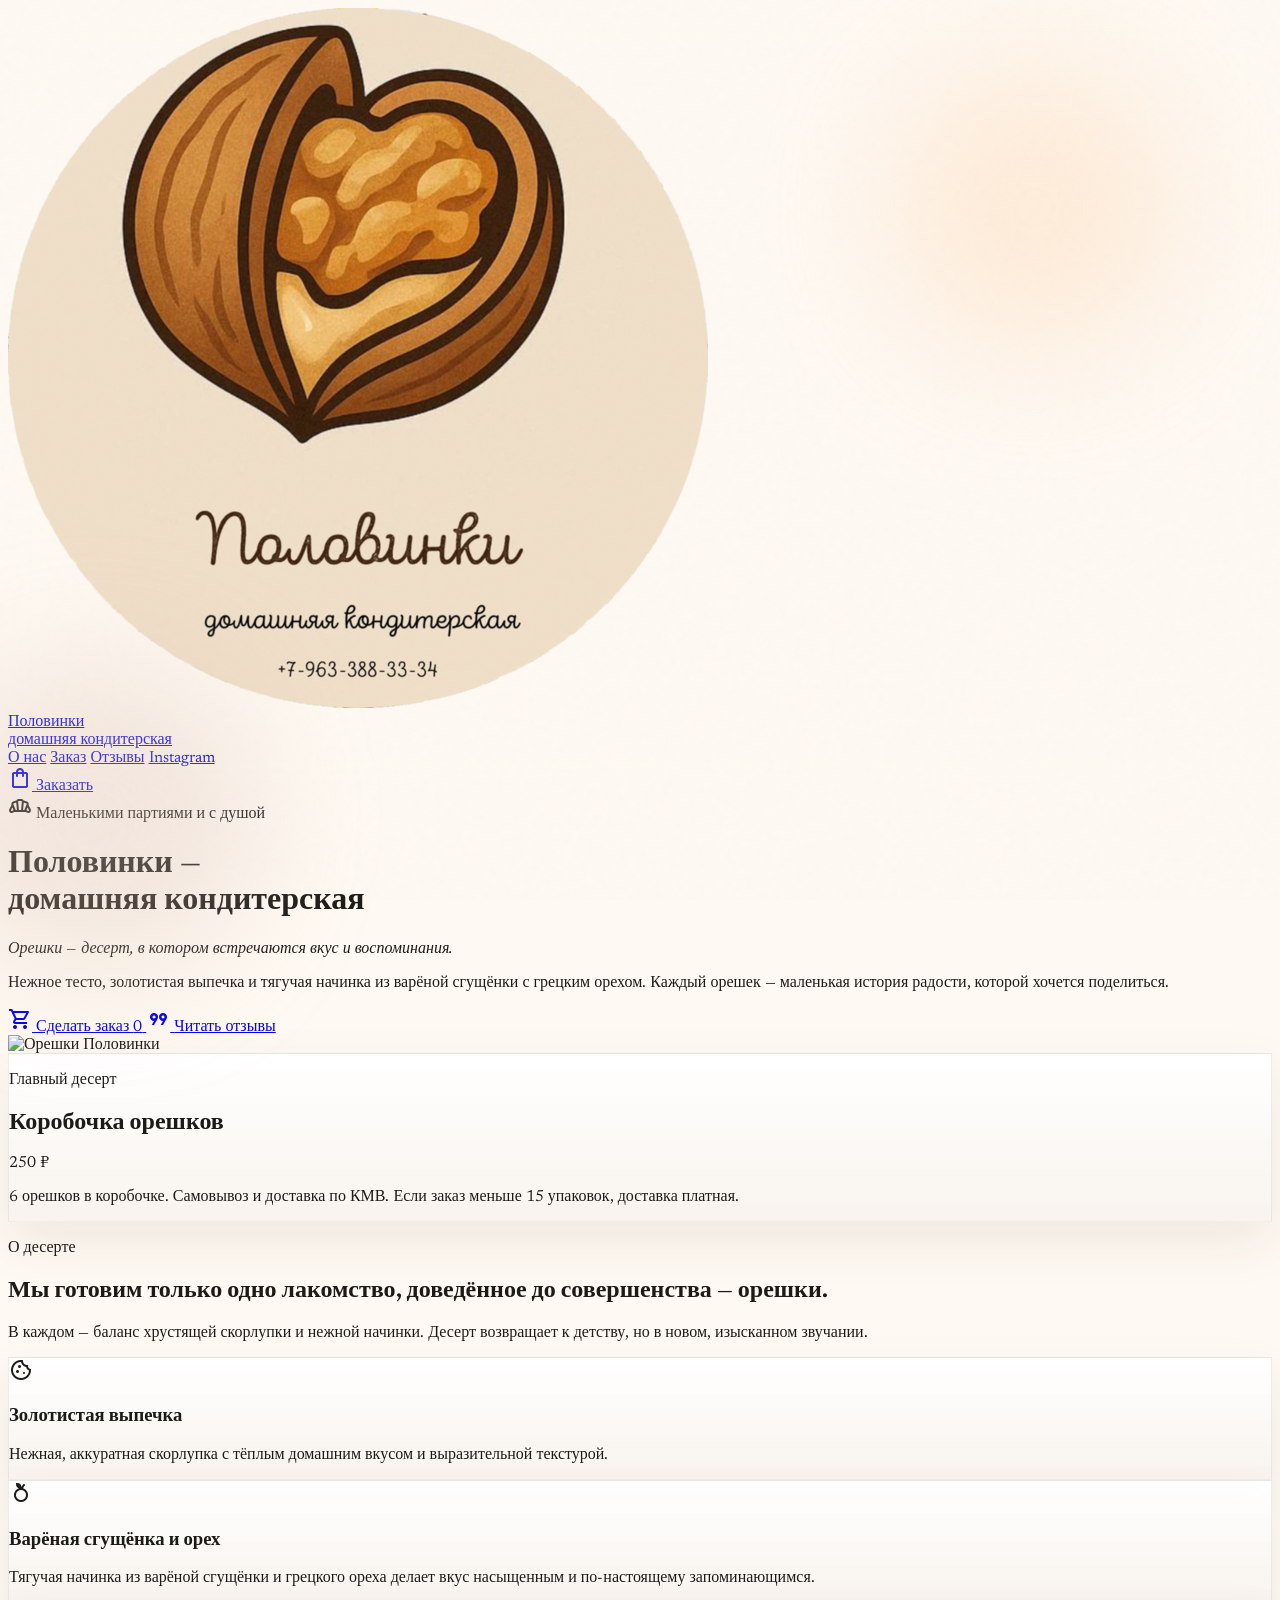
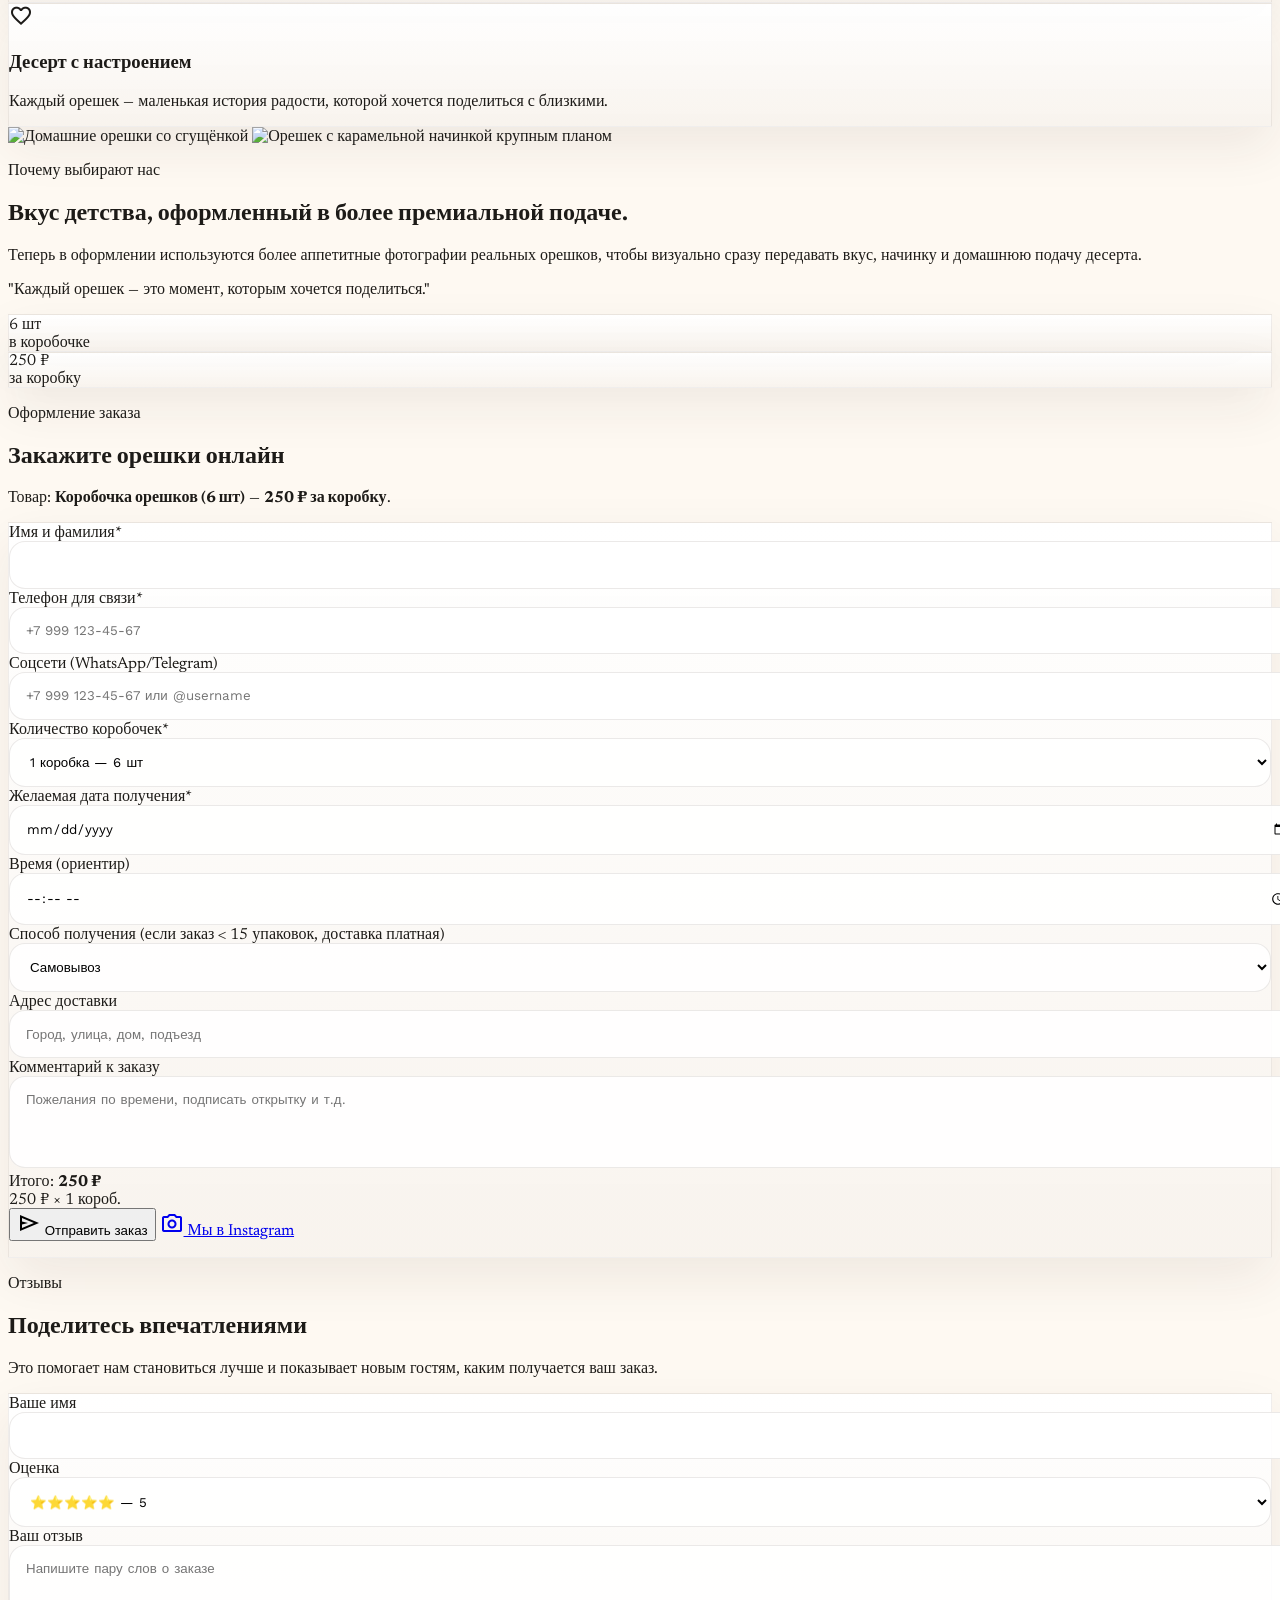
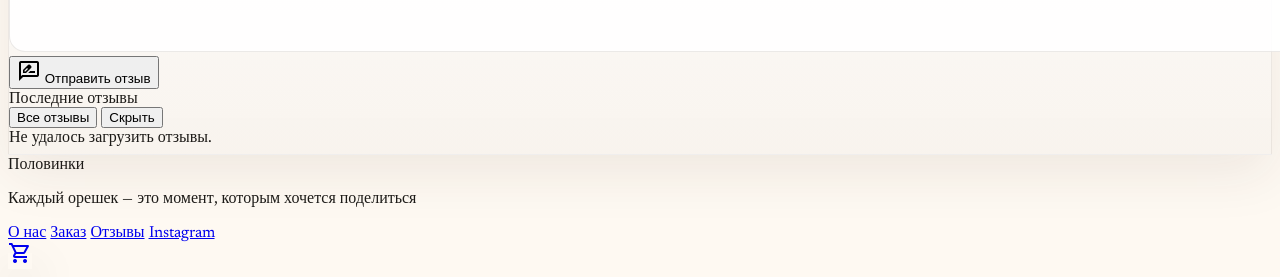
==== commit d2d0d708: "Update index.html" ====
--- a/index.html
+++ b/index.html
@@ -1,623 +1,575 @@
 <!DOCTYPE html>
-<html lang="ru" data-theme="light">
+<html lang="ru" class="scroll-smooth">
 <head>
   <meta charset="UTF-8" />
   <meta name="viewport" content="width=device-width, initial-scale=1.0" />
-
-  <title>Половинки — домашняя кондитерская.</title>
-  <meta name="description" content="Половинки КМВ — домашняя кондитерская. Орешки с варёной сгущёнкой и грецким орехом. Закажите онлайн: самовывоз и доставка по КМВ.">
-
-  <!-- Индексация -->
-  <meta name="robots" content="index,follow">
-  <link rel="canonical" href="https://polovinkikmv.ru/">
-
-  <!-- Favicon & PWA -->
-  <link rel="icon" type="image/x-icon" href="favicon.ico">
-  <link rel="icon" type="image/png" sizes="16x16" href="favicon-16x16.png">
-  <link rel="icon" type="image/png" sizes="32x32" href="favicon-32x32.png">
-  <link rel="apple-touch-icon" href="apple-touch-icon.png">
-  <link rel="manifest" href="site.webmanifest">
-  <meta name="theme-color" content="#f6f1eb">
-
-  <!-- Open Graph -->
-  <meta property="og:type" content="website">
-  <meta property="og:url" content="https://polovinkikmv.ru/">
-  <meta property="og:title" content="Половинки — домашняя кондитерская КМВ">
-  <meta property="og:description" content="Орешки с варёной сгущёнкой. Закажите онлайн: самовывоз и доставка по КМВ.">
-  <meta property="og:image" content="https://polovinkikmv.ru/android-chrome-512x512.png">
-
-  <!-- Шрифты -->
-  <link href="https://fonts.googleapis.com/css2?family=Playfair+Display:wght@400;600&family=Cormorant+Garamond:wght@400;500&display=swap" rel="stylesheet">
-
-  <!-- Schema.org -->
-  <script type="application/ld+json">
-  {
-    "@context": "https://schema.org",
-    "@type": "Bakery",
-    "name": "Половинки — домашняя кондитерская КМВ",
-    "alternateName": "Половинки",
-    "url": "https://polovinkikmv.ru/",
-    "logo": "https://polovinkikmv.ru/android-chrome-512x512.png",
-    "image": "https://polovinkikmv.ru/android-chrome-512x512.png",
-    "areaServed": "Кавказские Минеральные Воды",
-    "address": {
-      "@type": "PostalAddress",
-      "addressLocality": "КМВ",
-      "addressCountry": "RU"
-    }
-  }
+  <title>Половинки — домашняя кондитерская КМВ</title>
+  <meta name="description" content="Половинки КМВ — домашняя кондитерская. Орешки с варёной сгущёнкой и грецким орехом. Закажите онлайн: самовывоз и доставка по КМВ." />
+  <meta name="robots" content="index,follow" />
+  <link rel="canonical" href="https://polovinkikmv.ru/" />
+  <meta name="theme-color" content="#fef9f2" />
+
+  <meta property="og:type" content="website" />
+  <meta property="og:url" content="https://polovinkikmv.ru/" />
+  <meta property="og:title" content="Половинки — домашняя кондитерская КМВ" />
+  <meta property="og:description" content="Орешки с варёной сгущёнкой. Закажите онлайн: самовывоз и доставка по КМВ." />
+
+  <script src="https://cdn.tailwindcss.com?plugins=forms,container-queries"></script>
+  <link rel="preconnect" href="https://fonts.googleapis.com">
+  <link rel="preconnect" href="https://fonts.gstatic.com" crossorigin>
+  <link href="https://fonts.googleapis.com/css2?family=Noto+Serif:wght@400;700&family=Newsreader:ital,wght@0,400;0,600;1,400&family=Work+Sans:wght@400;500;600;700&family=Playfair+Display:wght@400;600;700&family=Cormorant+Garamond:wght@400;500;600&family=Material+Symbols+Outlined:wght,FILL@100..700,0..1&display=swap" rel="stylesheet" />
+
+  <script>
+    tailwind.config = {
+      darkMode: 'class',
+      theme: {
+        extend: {
+          colors: {
+            'surface-tint': '#705a4f',
+            'on-secondary': '#ffffff',
+            'on-primary-container': '#ac9286',
+            'on-primary-fixed-variant': '#574239',
+            'secondary-fixed': '#ffddbc',
+            'primary-fixed-dim': '#ddc1b3',
+            'on-primary': '#ffffff',
+            'tertiary-fixed-dim': '#eebd8e',
+            'surface-bright': '#fef9f2',
+            'secondary-fixed-dim': '#e1c1a1',
+            'inverse-on-surface': '#f5f0ea',
+            'on-error-container': '#93000a',
+            'on-surface': '#1d1b18',
+            'secondary-container': '#ffddbc',
+            'on-secondary-fixed-variant': '#59422a',
+            'secondary': '#735a40',
+            'on-tertiary': '#ffffff',
+            'on-secondary-container': '#796046',
+            'outline-variant': '#d2c3bd',
+            'tertiary-container': '#472906',
+            'background': '#fef9f2',
+            'tertiary': '#2c1600',
+            'on-tertiary-container': '#bb8f64',
+            'tertiary-fixed': '#ffdcbd',
+            'surface-dim': '#ded9d3',
+            'on-secondary-fixed': '#291804',
+            'on-error': '#ffffff',
+            'on-surface-variant': '#4f4540',
+            'surface-container-high': '#ece7e1',
+            'surface-container-low': '#f8f3ed',
+            'error-container': '#ffdad6',
+            'outline': '#81756f',
+            'surface-variant': '#e6e2dc',
+            'primary-fixed': '#fbdccf',
+            'surface-container': '#f2ede7',
+            'inverse-surface': '#32302c',
+            'on-tertiary-fixed-variant': '#61401b',
+            'primary-container': '#3e2c23',
+            'primary': '#271810',
+            'on-tertiary-fixed': '#2c1600',
+            'surface-container-highest': '#e6e2dc',
+            'surface': '#fef9f2',
+            'surface-container-lowest': '#ffffff',
+            'on-primary-fixed': '#281810',
+            'inverse-primary': '#ddc1b3',
+            'error': '#ba1a1a',
+            'on-background': '#1d1b18'
+          },
+          fontFamily: {
+            'noto-serif': ['Noto Serif', 'serif'],
+            'newsreader': ['Newsreader', 'serif'],
+            'work-sans': ['Work Sans', 'sans-serif'],
+            'playfair': ['Playfair Display', 'serif'],
+            'cormorant': ['Cormorant Garamond', 'serif']
+          },
+          boxShadow: {
+            warm: '0 20px 50px rgba(62, 44, 35, 0.10)',
+            soft: '0 10px 30px rgba(62, 44, 35, 0.08)'
+          },
+          keyframes: {
+            floatSlow: {
+              '0%, 100%': { transform: 'translateY(0px)' },
+              '50%': { transform: 'translateY(-8px)' }
+            },
+            pulseSoft: {
+              '0%,100%': { opacity: '0.5', transform: 'scale(1)' },
+              '50%': { opacity: '0.9', transform: 'scale(1.04)' }
+            }
+          },
+          animation: {
+            floatSlow: 'floatSlow 8s ease-in-out infinite',
+            pulseSoft: 'pulseSoft 10s ease-in-out infinite'
+          }
+        }
+      }
+    }
   </script>
 
   <style>
-    /* ====== БАЗОВЫЕ ТОКЕНЫ/ЦВЕТА ====== */
-    :root{
-      --bg:#f6f1eb;
-      --fg:#3e2c23;
-      --muted:#6b5646;
-      --accent:#d8b899;
-      --accent-2:#c49f7a;
-      --panel:#fff9f3;
-      --footer:#ede2d7;
-      --ring:rgba(212, 175, 150, .45);
-
-      /* Типографика с плавной адаптацией */
-      --h1: clamp(28px, 4vw, 44px);
-      --h2: clamp(18px, 2.2vw, 22px);
-      --p: clamp(16px, 1.6vw, 18px);
-
-      /* Контейнер */
-      --container: min(1120px, 92vw);
-      --radius: 18px;
-      --shadow: 0 10px 30px rgba(62,44,35,.08);
-    }
-
-    /* ====== СБРОС/ОСНОВА ====== */
-    * { box-sizing: border-box; }
-    html, body { scroll-behavior: smooth; }
+    :root { color-scheme: light; }
     body {
-      margin: 0;
-      font-family: 'Cormorant Garamond', serif;
-      background-color: var(--bg);
-      color: var(--fg);
-      line-height: 1.6;
-      text-align: center;
+      background: #fef9f2;
+      color: #1d1b18;
+      font-family: 'Newsreader', serif;
       overflow-x: hidden;
     }
-
-    /* — бумажная фактура и мягкие подсветки — */
-    body::before {
-      content: "";
-      position: fixed; inset: 0;
+    .material-symbols-outlined {
+      font-variation-settings: 'FILL' 0, 'wght' 400, 'GRAD' 0, 'opsz' 24;
+    }
+    .editorial-grain {
+      position: fixed;
+      inset: 0;
       pointer-events: none;
-      background:
-        radial-gradient(1200px 600px at 20% -10%, rgba(212,175,150,.18), transparent 60%),
-        radial-gradient(1000px 500px at 110% 10%, rgba(196,159,122,.12), transparent 60%);
-      z-index: -2;
-    }
-    body::after {
-      content: "";
-      position: fixed; inset: 0;
+      z-index: 9999;
+      opacity: 0.028;
+      background-image: url("data:image/svg+xml,%3Csvg viewBox='0 0 200 200' xmlns='http://www.w3.org/2000/svg'%3E%3Cfilter id='noiseFilter'%3E%3CfeTurbulence type='fractalNoise' baseFrequency='0.65' numOctaves='3' stitchTiles='stitch'/%3E%3C/filter%3E%3Crect width='100%25' height='100%25' filter='url(%23noiseFilter)'/%3E%3C/svg%3E");
+    }
+    .reveal {
+      opacity: 0;
+      transform: translateY(28px);
+      transition: opacity .9s ease, transform .9s ease;
+    }
+    .reveal.is-visible {
+      opacity: 1;
+      transform: translateY(0);
+    }
+    .glass-nav {
+      background: rgba(254, 249, 242, 0.84);
+      backdrop-filter: blur(24px);
+      -webkit-backdrop-filter: blur(24px);
+    }
+    .text-balance { text-wrap: balance; }
+    .hero-glow::before,
+    .hero-glow::after {
+      content: '';
+      position: absolute;
+      border-radius: 9999px;
+      filter: blur(60px);
+      z-index: 0;
       pointer-events: none;
-      opacity: .24; z-index: -1;
-      background-image: url("data:image/svg+xml;utf8,\
-      <svg xmlns='http://www.w3.org/2000/svg' width='64' height='64' viewBox='0 0 64 64'>\
-        <filter id='n'><feTurbulence type='fractalNoise' baseFrequency='0.9' numOctaves='2' stitchTiles='stitch'/>\
-        <feColorMatrix type='saturate' values='0'/>\
-        <feComponentTransfer><feFuncA type='table' tableValues='0 0.05'/></feComponentTransfer></filter>\
-        <rect width='100%' height='100%' filter='url(%23n)'/>\
-      </svg>");
-      background-size: 280px 280px;
-    }
-
-    .container { width: var(--container); margin-inline: auto; }
-
-    /* ====== ТИПОГРАФИКА / ОБЩИЕ БЛОКИ ====== */
-    h1 { font-size: var(--h1); margin: 0 0 .3em; font-weight: 600; font-family: 'Playfair Display', serif; }
-    h2 { font-size: var(--h2); font-weight: 400; margin: 0 0 1.2em; color: var(--muted); }
-    p  { font-size: var(--p); margin: 0 auto 1em; }
-    section { padding: clamp(24px, 5vw, 56px) 0; }
-
-    /* ====== HERO ====== */
-    .hero { text-align: left; }
-    .hero-grid {
-      display: grid;
-      gap: clamp(16px, 3vw, 40px);
-      align-items: center;
-    }
-    @media (min-width: 1024px){
-      .hero-grid { grid-template-columns: 1fr 1.1fr; }
-    }
-
-    .logo-wrap { display: grid; place-items: center; }
-    .logo {
-      width: clamp(160px, 28vw, 280px);
-      max-width: 100%;
-      height: auto;
-      margin: 0;
-      filter: drop-shadow(0 2px 10px rgba(0,0,0,.05));
-    }
-
-    .lead { max-width: 68ch; }
-
-    .btn {
-      display: inline-block; padding: 0.9em 2em; margin-top: 1.0em;
-      background-color: var(--accent); color: white; font-size: clamp(14px, 1.4vw, 16px);
-      border-radius: 30px; text-decoration: none; font-weight: 600; letter-spacing:.2px;
-      transition: background .25s ease, transform .08s ease, box-shadow .25s ease, filter .2s ease;
-      box-shadow: 0 6px 18px rgba(212,175,150,.35);
-      backdrop-filter: saturate(110%);
-      border: 0;
-      cursor: pointer;
-    }
-    .btn:hover { background-color: var(--accent-2); box-shadow: 0 8px 24px rgba(212,175,150,.45); transform: translateY(-1px); filter: brightness(1.02); }
-    .btn:active { transform: translateY(0); box-shadow: 0 6px 18px rgba(212,175,150,.35); }
-    .btn:focus-visible { outline: none; box-shadow: 0 0 0 4px var(--ring); }
-
-    .btn-outline { background: transparent; color: var(--fg); border: 1px solid var(--accent); box-shadow: none; }
-    .btn-outline:hover { background: var(--panel); }
-
-    footer { padding: 28px 0; background-color: var(--footer); font-size: .95rem; color: #5a4a3a; }
-    footer p { margin: 0.3em 0; }
-
-    /* ===== Разделители/анимации ===== */
-    .divider {
-      width: 60px; height: 2px; margin: 26px auto 0;
-      background-color: var(--accent); border-radius: 1px;
-      opacity: 0; transform: translateY(20px); transition: all .8s ease-out;
-    }
-    .divider.visible { opacity: 1; transform: translateY(0); }
-    .fade-in { opacity: 0; transform: translateY(20px); transition: all .8s ease-out; }
-    .fade-in.visible { opacity: 1; transform: translateY(0); }
-
-    @media (prefers-reduced-motion: reduce){
-      .fade-in, .divider { transition: none; opacity: 1; transform: none; }
-      html, body { scroll-behavior: auto; }
-    }
-
-    /* ======= КАРТОЧКИ/ФОРМА ЗАКАЗА ======= */
-    .card {
-      width: min(900px, 100%);
-      margin: 0 auto;
-      background: linear-gradient(180deg, #fffdf9, #fffaf4);
-      border-radius: var(--radius);
-      padding: clamp(16px, 2.6vw, 24px);
-      border: 1px solid rgba(62,44,35,.08);
-      box-shadow:
-        0 10px 30px rgba(62,44,35,.06),
-        0 2px 0 rgba(212,175,150,.12) inset;
-      text-align: left;
-    }
-
-    .grid { display: grid; grid-template-columns: 1fr; gap: 14px; }
-    @media (min-width:720px){ .grid { grid-template-columns: 1fr 1fr; } }
-
-    label { display: block; font-size: .98rem; color: var(--muted); margin-bottom: 6px; }
-
-    input, select, textarea {
+    }
+    .hero-glow::before {
+      width: 18rem;
+      height: 18rem;
+      right: 8%;
+      top: 4rem;
+      background: rgba(255, 221, 188, 0.45);
+    }
+    .hero-glow::after {
+      width: 20rem;
+      height: 20rem;
+      left: -4rem;
+      bottom: -5rem;
+      background: rgba(221, 193, 179, 0.32);
+    }
+    .panel-surface {
+      background: linear-gradient(180deg, rgba(255,255,255,0.94), rgba(248,243,237,0.96));
+      border: 1px solid rgba(129,117,111,.12);
+      box-shadow: 0 20px 50px rgba(62, 44, 35, 0.08);
+    }
+    .input-luxe,
+    .textarea-luxe,
+    .select-luxe {
       width: 100%;
-      padding: 12px 14px;
-      border-radius: 12px;
-      border: 1px solid rgba(0,0,0,.06);
-      background: #fff;
-      font-size: 1rem;
-      font-family: inherit;
+      border: 1px solid rgba(129, 117, 111, 0.16);
+      background: rgba(255,255,255,0.9);
+      border-radius: 1rem;
+      padding: 0.95rem 1rem;
+      font-family: 'Work Sans', sans-serif;
+      transition: border-color .2s ease, box-shadow .2s ease, transform .2s ease;
+    }
+    .input-luxe:focus,
+    .textarea-luxe:focus,
+    .select-luxe:focus {
       outline: none;
-      transition: box-shadow .2s, border-color .2s;
-    }
-    input:focus-visible, select:focus-visible, textarea:focus-visible {
-      border-color: var(--accent);
-      box-shadow: 0 0 0 4px var(--ring);
-    }
-
-    .row { margin-bottom: 10px; }
-    .muted { color: var(--muted); font-size: .98rem; }
-
-    .summary {
-      display: flex; align-items: center; justify-content: space-between; gap: 10px;
-      background: #fff; border: 1px dashed rgba(0,0,0,.12);
-      padding: 14px 16px; border-radius: 12px; margin-top: 8px;
-      font-size: clamp(15px, 1.5vw, 17px);
-      flex-wrap: wrap;
-    }
-
-    .actions { display: flex; gap: 12px; flex-wrap: wrap; margin-top: 12px; }
-    .note { font-size: .95rem; color: var(--muted); margin-top: 8px; }
-
-    /* ======= СЕКЦИЯ «ОТЗЫВЫ» ======= */
-    #reviews-section .reviews-card{
-      width: min(900px, 100%);
-      margin: 0 auto;
-      background: linear-gradient(180deg, #fffdf9, #fffaf4);
-      border-radius: var(--radius);
-      padding: clamp(16px, 2.6vw, 24px);
-      border: 1px solid rgba(62,44,35,.08);
-      box-shadow:
-        0 10px 30px rgba(62,44,35,.06),
-        0 2px 0 rgba(212,175,150,.12) inset;
-      text-align: left;
-    }
-    #reviews-section .review-form{ display:grid; gap:12px; margin-bottom:16px; }
-    #reviews-section .review-btn{
-      padding:12px 16px; border:0; border-radius:12px; background:#111827; color:#fff; cursor:pointer;
-    }
-    #reviews-section .review-btn:focus-visible { outline: none; box-shadow: 0 0 0 4px rgba(17,24,39,.2); }
-    #reviews-section small.muted { color:var(--muted); }
-    #reviews-section .stars{ color:#efb80b; }
-
-    /* ======= ЛЕНТА ОТЗЫВОВ ======= */
-    .reviews-strip {
-      position: relative;
-      margin: 14px auto 0;
-      width: min(900px, 100%);
-      background: var(--footer);
-      border: 1px solid rgba(0,0,0,.06);
-      border-radius: 14px;
-      padding: 10px 12px;
-      overflow: hidden;
-    }
-    .reviews-strip::before,
-    .reviews-strip::after{
-      content:"";
-      position:absolute; top:0; bottom:0; width:38px; z-index:2; pointer-events:none;
-      background: linear-gradient(to right, var(--footer), transparent);
-    }
-    .reviews-strip::after{ right:0; left:auto; transform: scaleX(-1); }
-
-    .strip-head {
-      display:flex; align-items:center; justify-content:space-between; gap:8px;
-      margin: 0 2px 8px; font-size: 14px; color: var(--muted);
-    }
-    .strip-actions { display:flex; gap:8px; align-items:center; }
-    .strip-btn {
-      appearance: none; border: 1px solid rgba(0,0,0,.12); background:#fff;
-      padding: 6px 10px; border-radius: 999px; font-size: 12px; cursor:pointer;
-      text-decoration:none; color:inherit;
-    }
-    .strip-btn:focus-visible { outline: none; box-shadow: 0 0 0 3px var(--ring); }
-
-    .strip-track {
+      border-color: rgba(115, 90, 64, 0.55);
+      box-shadow: 0 0 0 4px rgba(225, 193, 161, 0.28);
+      transform: translateY(-1px);
+    }
+    .review-track {
       display: grid;
       grid-auto-flow: column;
-      grid-auto-columns: 78%;
-      gap: 10px;
+      grid-auto-columns: minmax(280px, 360px);
+      gap: 1rem;
       overflow-x: auto;
-      overscroll-behavior-x: contain;
+      padding-bottom: .5rem;
       scroll-snap-type: x mandatory;
-      padding: 2px 6px 2px 2px;
       -webkit-overflow-scrolling: touch;
     }
-    @media (min-width:480px){ .strip-track { grid-auto-columns: 320px; } }
-    @media (min-width:1280px){ .strip-track { grid-auto-columns: 360px; } }
-    .strip-track::-webkit-scrollbar { height: 6px; }
-    .strip-track::-webkit-scrollbar-thumb { background: rgba(0,0,0,.15); border-radius: 10px; }
-
-    .review-mini {
-      scroll-snap-align: start;
-      background:#fff;
-      border:1px solid rgba(0,0,0,.08);
-      border-radius:14px;
-      padding: 10px 12px;
-      text-align: left;
-      box-shadow: 0 6px 16px rgba(0,0,0,.06);
-      display: flex; flex-direction: column; gap: 4px;
-      min-height: 88px;
-      width: 100%;
-      cursor: pointer;
-    }
-    button.review-mini{
-      appearance: none;
-      border: 1px solid rgba(0,0,0,.08);
-      background: #fff;
-      text-align: left;
-    }
-
-    .review-mini .mini-head{
-      display:flex; align-items:center; justify-content:space-between; gap:8px;
-      font-size: 13px; color: var(--muted);
-    }
-    .review-mini .mini-name{ font-weight:600; color: var(--fg); }
-    .review-mini .mini-stars{ font-size: 13px; color:#efb80b; }
-    .review-mini .mini-text{
-      font-size: 14px; color: var(--fg); line-height: 1.35;
-      display:-webkit-box; -webkit-line-clamp: 4; -webkit-box-orient: vertical; overflow: hidden;
-    }
-
-    /* ======= МОДАЛКИ ======= */
-    dialog.review-modal, dialog.all-reviews-modal {
-      border: 0; padding: 0; border-radius: 16px; width: min(760px, 94vw);
-      box-shadow: 0 20px 60px rgba(0,0,0,.25); background:#fff;
-    }
-    dialog.review-modal::backdrop,
-    dialog.all-reviews-modal::backdrop { background: rgba(0,0,0,.35); }
-
-    .modal-body { padding: 18px; text-align: left; }
-    .modal-title { display:flex; justify-content:space-between; align-items:center; gap:10px; }
-    .modal-title h3 { margin: 0; font-family: 'Playfair Display', serif; }
-
-    .modal-stars { color:#efb80b; font-size:14px; }
-    .modal-text { white-space: pre-wrap; margin-top: 8px; font-size: 16px; }
-    .modal-close {
-      border:1px solid rgba(0,0,0,.12);
-      background:#fff;
-      border-radius:10px;
-      padding:8px 12px;
-      cursor:pointer;
-    }
-    .modal-close:focus-visible { outline: none; box-shadow: 0 0 0 3px var(--ring); }
-
-    /* Контент «Все отзывы» */
-    .all-reviews-content {
-      max-height: min(72vh, 760px);
-      overflow: auto;
-      padding: 0 18px 18px;
-    }
-    .all-review-item {
-      border:1px solid rgba(0,0,0,.08);
-      border-radius:12px;
-      background:#fff;
-      padding:14px;
-      margin-top:12px;
-    }
-    .all-review-head { display:flex; align-items:center; justify-content:space-between; gap:8px; }
-
-    /* Instagram */
-    .social-btn svg { width: 18px; height: 18px; margin-right: 8px; vertical-align: -3px; }
-
-    @media (min-width: 1440px){ .lead { max-width: 72ch; } }
-
-    /* sticky CTA на мобилке */
-    @media (max-width: 640px){
-      .hero .btn[aria-label]{
-        position: sticky; bottom: 12px; z-index: 10;
-      }
-    }
-
-    @media (max-width:480px){
-      h1 { letter-spacing: .2px; }
-      .lead { font-size: clamp(16px, 4.2vw, 18px); }
-      .summary { gap: 8px; }
-    }
-
-    /* тёмная тема */
-    @media (prefers-color-scheme: dark){
-      :root{
-        --bg:#1c1714; --fg:#efe7df; --muted:#cbbeb4; --panel:#221b17; --footer:#2a211c;
-        --ring:rgba(216,184,153,.35);
-      }
-      body::before{ opacity:.55; }
-      body::after{ opacity:.18; }
-      .card, #reviews-section .reviews-card{
-        background: linear-gradient(180deg, #241d19, #221b17);
-        border-color: rgba(255,255,255,.06);
-        box-shadow: 0 10px 30px rgba(0,0,0,.35);
-      }
-      .reviews-strip { background: #2a211c; border-color: rgba(255,255,255,.06); }
-      input, select, textarea { background:#2a211c; color: var(--fg); border-color: rgba(255,255,255,.08); }
-      .strip-btn { background:#2a211c; color: var(--fg); border-color: rgba(255,255,255,.12); }
-      dialog.review-modal, dialog.all-reviews-modal { background:#221b17; color: var(--fg); }
-      .all-review-item, .review-mini, button.review-mini { background:#2a211c; color: var(--fg); border-color: rgba(255,255,255,.08); }
-      .modal-close { background:#2a211c; color: var(--fg); border-color: rgba(255,255,255,.12); }
+    .review-track::-webkit-scrollbar { height: 8px; }
+    .review-track::-webkit-scrollbar-thumb {
+      background: rgba(129,117,111,.28);
+      border-radius: 999px;
+    }
+    .review-card-mini { scroll-snap-align: start; }
+    dialog {
+      border: 0;
+      padding: 0;
+      border-radius: 1.25rem;
+      width: min(760px, 94vw);
+      box-shadow: 0 24px 80px rgba(0,0,0,.24);
+    }
+    dialog::backdrop { background: rgba(24, 18, 15, 0.36); }
+    .sticky-fab {
+      box-shadow: 0 20px 50px rgba(39, 24, 16, 0.22);
+    }
+    @media (max-width: 768px) {
+      .review-track { grid-auto-columns: 84%; }
+    }
+    @media (prefers-reduced-motion: reduce) {
+      html { scroll-behavior: auto; }
+      .reveal,
+      .reveal.is-visible { opacity: 1; transform: none; transition: none; }
+      .animate-floatSlow,
+      .animate-pulseSoft { animation: none !important; }
     }
   </style>
 </head>
-<body>
-
-  <!-- ======= HERO ======= -->
-  <section class="fade-in hero">
-    <div class="container hero-grid">
-      <div class="logo-wrap">
-        <img src="logo.png" alt="Логотип Половинки" class="logo" loading="lazy" decoding="async" width="560" height="560">
-      </div>
-      <div>
-        <h1>Половинки</h1>
-        <h2>Домашняя кондитерская</h2>
-        <p class="lead"><em>Орешки — десерт, в котором встречаются вкус и воспоминания.</em></p>
-        <p class="lead">Нежное тесто, золотистая выпечка и тягучая начинка из варёной сгущёнки с грецким орехом. Каждый орешек — маленькая история радости, которой хочется поделиться.</p>
-        <a href="#order" class="btn" aria-label="Перейти к оформлению заказа">Сделать заказ</a>
-      </div>
+<body class="bg-background text-on-surface selection:bg-secondary-fixed/70">
+  <div class="editorial-grain"></div>
+
+  <nav class="fixed top-0 inset-x-0 z-50 glass-nav border-b border-outline-variant/20">
+    <div class="max-w-7xl mx-auto px-5 sm:px-8 py-4 flex items-center justify-between gap-4">
+      <a href="#top" class="flex items-center gap-3 min-w-0">
+        <img src="logo.png" alt="Логотип Половинки" class="h-12 w-12 sm:h-14 sm:w-14 rounded-2xl object-cover shadow-soft bg-white/80" onerror="this.onerror=null;this.src='logo-placeholder.svg';" />
+        <div class="min-w-0">
+          <div class="font-noto-serif text-lg sm:text-xl font-bold tracking-tight text-primary leading-none">Половинки</div>
+          <div class="font-work-sans text-[11px] sm:text-xs uppercase tracking-[0.18em] text-secondary mt-1">домашняя кондитерская</div>
+        </div>
+      </a>
+
+      <div class="hidden md:flex items-center gap-7 font-work-sans text-sm text-on-surface-variant">
+        <a href="#about" class="hover:text-primary transition-colors">О нас</a>
+        <a href="#order" class="hover:text-primary transition-colors">Заказ</a>
+        <a href="#reviews" class="hover:text-primary transition-colors">Отзывы</a>
+        <a href="https://www.instagram.com/polovinki_kmv?igsh=Nm4wN3A0YnRlZDMy" target="_blank" rel="noopener nofollow" class="hover:text-primary transition-colors">Instagram</a>
+      </div>
+
+      <a href="#order" class="inline-flex items-center gap-2 rounded-2xl bg-primary px-5 py-3 text-sm font-work-sans font-semibold text-white shadow-soft hover:-translate-y-0.5 hover:bg-primary-container transition-all">
+        <span class="material-symbols-outlined text-[18px]">shopping_bag</span>
+        Заказать
+      </a>
     </div>
-  </section>
-
-  <div class="divider"></div>
-
-  <!-- ======= ОПИСАНИЕ ======= -->
-  <section class="fade-in">
-    <div class="container">
-      <p class="lead" style="text-align:center; max-width: 68ch; margin-inline:auto;">
-        Мы готовим только одно лакомство, доведённое до совершенства — орешки.
-      </p>
-      <p class="lead" style="text-align:center; max-width: 68ch; margin-inline:auto;">
-        В каждом — баланс хрустящей скорлупки и нежной начинки. Десерт возвращает к детству, но в новом, изысканном звучании.
-      </p>
-    </div>
-  </section>
-
-  <div class="divider"></div>
-
-  <!-- ======= ФОРМА ЗАКАЗА ======= -->
-  <section id="order" class="fade-in" aria-labelledby="order-title">
-    <div class="container">
-      <h1 id="order-title" style="margin-bottom:.2em; text-align:center;">Оформление заказа</h1>
-      <p class="muted" style="margin-bottom:1.2em; text-align:center;">
-        Товар: <strong>Коробочка орешков (6 шт)</strong> — <strong>250 ₽ за коробку</strong>
-      </p>
-
-      <div class="card" role="region" aria-label="Форма заказа">
-        <form id="order-form" action="https://formspree.io/f/xgvleerr" method="POST" autocomplete="on" novalidate>
-          <div class="grid">
-            <div class="row">
-              <label for="name">Имя и фамилия*</label>
-              <input id="name" name="name" required autocomplete="name">
-            </div>
-            <div class="row">
-              <label for="phone">Телефон для связи*</label>
-              <input id="phone" name="phone" inputmode="tel" required placeholder="+7 999 123-45-67" pattern="^[\\d\\+\\-\\s\\(\\)]{7,}$" autocomplete="tel">
-            </div>
-            <div class="row">
-              <label for="social">Соцсети (WhatsApp/Telegram)</label>
-              <input id="social" name="social" placeholder="+7 999 123-45-67 или @username">
-            </div>
-            <div class="row">
-              <label for="qty">Количество коробочек*</label>
-              <select id="qty" name="qty" required>
-                <option value="1" selected>1 коробка — 6 шт</option>
-                <option value="2">2 коробки — 12 шт</option>
-                <option value="3">3 коробки — 18 шт</option>
-                <option value="4">4 коробки — 24 шт</option>
-                <option value="5">5 коробок — 30 шт</option>
-              </select>
-            </div>
-            <div class="row">
-              <label for="date">Желаемая дата получения*</label>
-              <input type="date" id="date" name="date" required>
-            </div>
-            <div class="row">
-              <label for="time">Время (ориентир)</label>
-              <input type="time" id="time" name="time">
-            </div>
-            <div class="row" style="grid-column: 1 / -1;">
-              <label for="method">Способ получения (если заказ &lt; 15 упаковок, доставка платная)</label>
-              <select id="method" name="method">
-                <option value="pickup" selected>Самовывоз</option>
-                <option value="delivery">Доставка</option>
-              </select>
-            </div>
-            <div class="row" id="address-row" style="display:none; grid-column: 1 / -1;">
-              <label for="address">Адрес доставки</label>
-              <input id="address" name="address" placeholder="Город, улица, дом, подъезд" autocomplete="street-address">
-            </div>
-            <div class="row" style="grid-column: 1 / -1;">
-              <label for="comment">Комментарий к заказу</label>
-              <textarea id="comment" name="comment" rows="3" placeholder="Пожелания по времени, подписать открытку и т.д."></textarea>
-            </div>
+  </nav>
+
+  <main id="top">
+    <header class="relative hero-glow pt-32 sm:pt-36 pb-16 sm:pb-24 overflow-hidden">
+      <div class="max-w-7xl mx-auto px-5 sm:px-8 grid lg:grid-cols-12 gap-10 items-center relative z-10">
+        <div class="lg:col-span-6 reveal">
+          <div class="inline-flex items-center gap-2 rounded-full bg-secondary-container px-4 py-2 text-[11px] sm:text-xs font-work-sans font-semibold uppercase tracking-[0.18em] text-on-secondary-container mb-6">
+            <span class="material-symbols-outlined text-base">bakery_dining</span>
+            Маленькими партиями и с душой
           </div>
 
-          <div class="summary" aria-live="polite">
-            <span>Итого: <strong id="total-text">250 ₽</strong></span>
-            <span class="muted">250 ₽ × <span id="qty-text">1</span> короб.</span>
+          <h1 class="font-noto-serif text-5xl sm:text-6xl lg:text-7xl font-bold tracking-tight leading-[0.94] text-primary text-balance">
+            Половинки —<br>
+            <span class="italic text-secondary">домашняя</span> кондитерская
+          </h1>
+
+          <p class="mt-6 max-w-2xl text-xl sm:text-2xl leading-relaxed text-on-surface-variant text-balance">
+            <em>Орешки — десерт, в котором встречаются вкус и воспоминания.</em>
+          </p>
+          <p class="mt-5 max-w-2xl text-lg sm:text-xl leading-relaxed text-on-surface-variant text-balance">
+            Нежное тесто, золотистая выпечка и тягучая начинка из варёной сгущёнки с грецким орехом. Каждый орешек — маленькая история радости, которой хочется поделиться.
+          </p>
+
+          <div class="mt-8 flex flex-wrap gap-4">
+            <a href="#order" class="inline-flex items-center gap-2 rounded-2xl bg-primary px-7 py-4 text-base font-work-sans font-semibold text-white shadow-warm hover:-translate-y-1 hover:bg-primary-container transition-all">
+              <span class="material-symbols-outlined">shopping_cart</span>
+              Сделать заказ
+            </a>
+            <a href="#reviews" class="inline-flex items-center gap-2 rounded-2xl border border-outline-variant/50 bg-white/60 px-7 py-4 text-base font-work-sans font-medium text-primary hover:bg-white transition-all">
+              <span id="heroReviewsCount" class="inline-flex min-w-9 items-center justify-center rounded-full bg-secondary-container px-3 py-1 text-sm font-semibold text-on-secondary-container">…</span>
+              <span class="material-symbols-outlined">format_quote</span>
+              <span id="heroReviewsLabel">Читать отзывы</span>
+            </a>
           </div>
-
-          <div class="actions">
-            <button id="submit-btn" type="submit" class="btn">Отправить заказ</button>
+        </div>
+
+        <div class="lg:col-span-6 reveal">
+          <div class="relative max-w-2xl ml-auto">
+            <div class="absolute -top-8 -right-4 h-28 w-28 rounded-full bg-secondary-fixed/70 blur-3xl animate-pulseSoft"></div>
+            <div class="absolute -bottom-10 -left-8 h-36 w-36 rounded-full bg-primary-fixed/60 blur-3xl animate-pulseSoft"></div>
+
+            <div class="relative rounded-[2rem] overflow-hidden shadow-warm rotate-[1.5deg] bg-surface-container-low border border-outline-variant/20">
+              <img src="https://img.povar.ru/main-micro/8e/c4/11/b0/pechene_quotoreshkiquot_so_sgushenkoi-867958.jpg" alt="Орешки Половинки" class="aspect-[4/5] w-full object-cover" />
+            </div>
+
+            <div class="relative -mt-10 sm:-mt-14 ml-4 sm:ml-10 rounded-[1.5rem] panel-surface p-5 sm:p-6 max-w-md animate-floatSlow">
+              <div class="flex items-start justify-between gap-4">
+                <div>
+                  <p class="font-work-sans text-xs uppercase tracking-[0.18em] text-secondary">Главный десерт</p>
+                  <h2 class="mt-2 font-playfair text-2xl sm:text-3xl text-primary">Коробочка орешков</h2>
+                </div>
+                <span class="rounded-full bg-secondary-container px-4 py-2 font-work-sans text-sm font-semibold text-on-secondary-container whitespace-nowrap">250 ₽</span>
+              </div>
+              <p class="mt-4 text-lg leading-relaxed text-on-surface-variant">6 орешков в коробочке. Самовывоз и доставка по КМВ. Если заказ меньше 15 упаковок, доставка платная.</p>
+            </div>
           </div>
-
-          <p id="form-status" class="note" style="display:none;"></p>
-        </form>
-      </div>
-    </div>
-  </section>
-
-  <div class="divider"></div>
-
-  <!-- ======== ОТЗЫВЫ ======== -->
-  <section id="reviews-section" class="fade-in" aria-labelledby="reviews-title">
-    <div class="container">
-      <h1 id="reviews-title" style="margin-bottom:.2em; text-align:center;">Отзывы</h1>
-      <p class="muted" style="margin-bottom:1.2em; text-align:center;">Поделитесь впечатлениями — это помогает нам становиться лучше.</p>
-
-      <div class="reviews-card" role="region" aria-label="Форма и лента отзывов">
-        <form id="reviewForm" class="review-form" novalidate>
-          <input type="text" name="name" placeholder="Ваше имя" maxlength="60" required autocomplete="name" aria-describedby="reviewStatus">
-          <textarea name="text" placeholder="Ваш отзыв" required maxlength="2000" rows="4"></textarea>
-
-          <div style="display:flex; gap:10px; align-items:center; flex-wrap:wrap">
-            <label for="rating" class="muted" style="margin:0;">Оценка:</label>
-            <select id="rating" name="rating" style="padding:10px;border:1px solid rgba(0,0,0,.06);border-radius:10px">
-              <option value="5">⭐️⭐️⭐️⭐️⭐️ — 5</option>
-              <option value="4">⭐️⭐️⭐️⭐️ — 4</option>
-              <option value="3">⭐️⭐️⭐️ — 3</option>
-              <option value="2">⭐️⭐️ — 2</option>
-              <option value="1">⭐️ — 1</option>
-            </select>
-
-            <input type="text" name="company" style="display:none">
-            <button type="submit" class="review-btn">Отправить отзыв</button>
-            <small id="reviewStatus" class="muted" aria-live="polite"></small>
+        </div>
+      </div>
+    </header>
+
+    <section id="about" class="py-16 sm:py-24 px-5 sm:px-8 bg-surface-container-low">
+      <div class="max-w-7xl mx-auto">
+        <div class="reveal max-w-3xl">
+          <p class="font-work-sans text-xs uppercase tracking-[0.2em] text-secondary">О десерте</p>
+          <h2 class="mt-4 font-noto-serif text-4xl sm:text-5xl font-bold tracking-tight text-primary text-balance">Мы готовим только одно лакомство, доведённое до совершенства — орешки.</h2>
+          <p class="mt-6 text-xl leading-relaxed text-on-surface-variant">В каждом — баланс хрустящей скорлупки и нежной начинки. Десерт возвращает к детству, но в новом, изысканном звучании.</p>
+        </div>
+
+        <div class="mt-12 grid md:grid-cols-3 gap-6">
+          <article class="reveal panel-surface rounded-[1.75rem] p-7">
+            <div class="w-14 h-14 rounded-2xl bg-secondary-container flex items-center justify-center text-on-secondary-container mb-5">
+              <span class="material-symbols-outlined">cookie</span>
+            </div>
+            <h3 class="font-noto-serif text-2xl text-primary">Золотистая выпечка</h3>
+            <p class="mt-3 text-lg leading-relaxed text-on-surface-variant">Нежная, аккуратная скорлупка с тёплым домашним вкусом и выразительной текстурой.</p>
+          </article>
+
+          <article class="reveal panel-surface rounded-[1.75rem] p-7">
+            <div class="w-14 h-14 rounded-2xl bg-secondary-container flex items-center justify-center text-on-secondary-container mb-5">
+              <span class="material-symbols-outlined">nutrition</span>
+            </div>
+            <h3 class="font-noto-serif text-2xl text-primary">Варёная сгущёнка и орех</h3>
+            <p class="mt-3 text-lg leading-relaxed text-on-surface-variant">Тягучая начинка из варёной сгущёнки и грецкого ореха делает вкус насыщенным и по-настоящему запоминающимся.</p>
+          </article>
+
+          <article class="reveal panel-surface rounded-[1.75rem] p-7">
+            <div class="w-14 h-14 rounded-2xl bg-secondary-container flex items-center justify-center text-on-secondary-container mb-5">
+              <span class="material-symbols-outlined">favorite</span>
+            </div>
+            <h3 class="font-noto-serif text-2xl text-primary">Десерт с настроением</h3>
+            <p class="mt-3 text-lg leading-relaxed text-on-surface-variant">Каждый орешек — маленькая история радости, которой хочется поделиться с близкими.</p>
+          </article>
+        </div>
+      </div>
+    </section>
+
+    <section class="py-16 sm:py-24 px-5 sm:px-8">
+      <div class="max-w-7xl mx-auto grid lg:grid-cols-2 gap-8 items-center">
+        <div class="reveal relative">
+          <div class="grid grid-cols-2 gap-4 sm:gap-5">
+            <img src="https://cook-s.ru/images/stories/vypechka/pechenie_oreshki_so_sguzhenkoi_iz_detstva/pechenie_oreshki_so_sguzhenkoi_iz_detstva_z.jpg" alt="Домашние орешки со сгущёнкой" class="rounded-[1.5rem] shadow-soft rotate-[-2deg] w-full h-full object-cover" />
+            <img src="https://shamanim.com/uploads/posts/2024-02/224-vmesto-oreshkov-so-sguschenkoj-esche-vkusnee-i-forma-ne-nuzhna-nezhnoe-karamelnoe-pechene-s-nachinkoj-5.jpg" alt="Орешек с карамельной начинкой крупным планом" class="rounded-[1.5rem] shadow-soft translate-y-8 rotate-[3deg] w-full h-full object-cover" />
           </div>
-        </form>
-
-        <div class="reviews-strip" id="reviewsStrip">
-          <div class="strip-head">
-            <span id="reviewsTitleText">Последние отзывы</span>
-            <div class="strip-actions">
-              <button id="openAllBtn" class="strip-btn" type="button">Все отзывы</button>
-              <button id="hideAllBtn" class="strip-btn" type="button" style="display:none">Скрыть</button>
-            </div>
+        </div>
+
+        <div class="reveal">
+          <p class="font-work-sans text-xs uppercase tracking-[0.2em] text-secondary">Почему выбирают нас</p>
+          <h2 class="mt-4 font-noto-serif text-4xl sm:text-5xl font-bold tracking-tight text-primary text-balance">Вкус детства, оформленный в более премиальной подаче.</h2>
+          <div class="mt-6 space-y-4 text-lg sm:text-xl leading-relaxed text-on-surface-variant">
+            <p>Теперь в оформлении используются более аппетитные фотографии реальных орешков, чтобы визуально сразу передавать вкус, начинку и домашнюю подачу десерта.</p>
+            <p class="italic text-secondary">"Каждый орешек — это момент, которым хочется поделиться."</p>
           </div>
-          <div id="reviewsTrack" class="strip-track" aria-live="polite"></div>
-        </div>
-      </div>
-
-      <div class="actions" style="justify-content:center">
-        <a
-          class="btn btn-outline social-btn"
-          href="https://www.instagram.com/polovinki_kmv?igsh=Nm4wN3A0YnRlZDMy"
-          target="_blank"
-          rel="noopener nofollow"
-          aria-label="Открыть Instagram Половинки в новом окне"
-        >
-          <svg viewBox="0 0 24 24" aria-hidden="true" focusable="false">
-            <path d="M7 2h10a5 5 0 0 1 5 5v10a5 5 0 0 1-5 5H7a5 5 0 0 1-5-5V7a5 5 0 0 1 5-5zm0 2a3 3 0 0 0-3 3v10a3 3 0 0 0 3 3h10a3 3 0 0 0 3-3V7a3 3 0 0 0-3-3H7zm5 3.5a5.5 5.5 0 1 1 0 11.001A5.5 5.5 0 0 1 12 7.5zm0 2a3.5 3.5 0 1 0 .001 7.001A3.5 3.5 0 0 0 12 9.5zM18 6.75a1.25 1.25 0 1 1 0 2.5 1.25 1.25 0 0 1 0-2.5z" />
-          </svg>
-          <span>Мы в Instagram</span>
-        </a>
-      </div>
-    </div>
-  </section>
-
-  <!-- Модалка «Чтение мини-отзыва» -->
-  <dialog id="reviewModal" class="review-modal">
-    <div class="modal-body">
-      <div class="modal-title">
-        <h3 id="modalName">Гость</h3>
+
+          <div class="mt-8 grid sm:grid-cols-2 gap-5">
+            <div class="panel-surface rounded-[1.5rem] p-5">
+              <div class="font-noto-serif text-3xl font-bold text-primary">6 шт</div>
+              <div class="mt-1 font-work-sans uppercase tracking-[0.16em] text-xs text-secondary">в коробочке</div>
+            </div>
+            <div class="panel-surface rounded-[1.5rem] p-5">
+              <div class="font-noto-serif text-3xl font-bold text-primary">250 ₽</div>
+              <div class="mt-1 font-work-sans uppercase tracking-[0.16em] text-xs text-secondary">за коробку</div>
+            </div>
+          </div>
+        </div>
+      </div>
+    </section>
+
+    <section id="order" class="py-16 sm:py-24 px-5 sm:px-8 bg-surface-container-high">
+      <div class="max-w-5xl mx-auto">
+        <div class="reveal text-center max-w-3xl mx-auto">
+          <p class="font-work-sans text-xs uppercase tracking-[0.2em] text-secondary">Оформление заказа</p>
+          <h2 class="mt-4 font-noto-serif text-4xl sm:text-5xl font-bold tracking-tight text-primary">Закажите орешки онлайн</h2>
+          <p class="mt-4 text-lg sm:text-xl leading-relaxed text-on-surface-variant">Товар: <strong>Коробочка орешков (6 шт)</strong> — <strong>250 ₽ за коробку</strong>.</p>
+        </div>
+
+        <div class="reveal mt-10 panel-surface rounded-[2rem] p-5 sm:p-8 lg:p-10">
+          <form id="order-form" action="https://formspree.io/f/xgvleerr" method="POST" autocomplete="on" novalidate>
+            <div class="grid md:grid-cols-2 gap-5">
+              <div>
+                <label for="name" class="block mb-2 font-work-sans text-sm text-on-surface-variant">Имя и фамилия*</label>
+                <input id="name" name="name" required autocomplete="name" class="input-luxe" />
+              </div>
+              <div>
+                <label for="phone" class="block mb-2 font-work-sans text-sm text-on-surface-variant">Телефон для связи*</label>
+                <input id="phone" name="phone" inputmode="tel" required placeholder="+7 999 123-45-67" pattern="^[\\d\\+\\-\\s\\(\\)]{7,}$" autocomplete="tel" class="input-luxe" />
+              </div>
+              <div>
+                <label for="social" class="block mb-2 font-work-sans text-sm text-on-surface-variant">Соцсети (WhatsApp/Telegram)</label>
+                <input id="social" name="social" placeholder="+7 999 123-45-67 или @username" class="input-luxe" />
+              </div>
+              <div>
+                <label for="qty" class="block mb-2 font-work-sans text-sm text-on-surface-variant">Количество коробочек*</label>
+                <select id="qty" name="qty" required class="select-luxe">
+                  <option value="1" selected>1 коробка — 6 шт</option>
+                  <option value="2">2 коробки — 12 шт</option>
+                  <option value="3">3 коробки — 18 шт</option>
+                  <option value="4">4 коробки — 24 шт</option>
+                  <option value="5">5 коробок — 30 шт</option>
+                </select>
+              </div>
+              <div>
+                <label for="date" class="block mb-2 font-work-sans text-sm text-on-surface-variant">Желаемая дата получения*</label>
+                <input type="date" id="date" name="date" required class="input-luxe" />
+              </div>
+              <div>
+                <label for="time" class="block mb-2 font-work-sans text-sm text-on-surface-variant">Время (ориентир)</label>
+                <input type="time" id="time" name="time" class="input-luxe" />
+              </div>
+              <div class="md:col-span-2">
+                <label for="method" class="block mb-2 font-work-sans text-sm text-on-surface-variant">Способ получения (если заказ &lt; 15 упаковок, доставка платная)</label>
+                <select id="method" name="method" class="select-luxe">
+                  <option value="pickup" selected>Самовывоз</option>
+                  <option value="delivery">Доставка</option>
+                </select>
+              </div>
+              <div id="address-row" class="md:col-span-2 hidden">
+                <label for="address" class="block mb-2 font-work-sans text-sm text-on-surface-variant">Адрес доставки</label>
+                <input id="address" name="address" placeholder="Город, улица, дом, подъезд" autocomplete="street-address" class="input-luxe" />
+              </div>
+              <div class="md:col-span-2">
+                <label for="comment" class="block mb-2 font-work-sans text-sm text-on-surface-variant">Комментарий к заказу</label>
+                <textarea id="comment" name="comment" rows="4" placeholder="Пожелания по времени, подписать открытку и т.д." class="textarea-luxe"></textarea>
+              </div>
+            </div>
+
+            <div class="mt-6 flex flex-col sm:flex-row sm:items-center sm:justify-between gap-4 rounded-[1.25rem] border border-dashed border-outline-variant/40 bg-white/70 px-5 py-4">
+              <div class="text-lg text-primary">Итого: <strong id="total-text">250 ₽</strong></div>
+              <div class="font-work-sans text-sm text-on-surface-variant">250 ₽ × <span id="qty-text">1</span> короб.</div>
+            </div>
+
+            <div class="mt-6 flex flex-wrap items-center gap-4">
+              <button id="submit-btn" type="submit" class="inline-flex items-center gap-2 rounded-2xl bg-primary px-7 py-4 text-base font-work-sans font-semibold text-white shadow-soft hover:-translate-y-1 hover:bg-primary-container transition-all">
+                <span class="material-symbols-outlined">send</span>
+                Отправить заказ
+              </button>
+              <a href="https://www.instagram.com/polovinki_kmv?igsh=Nm4wN3A0YnRlZDMy" target="_blank" rel="noopener nofollow" class="inline-flex items-center gap-2 rounded-2xl border border-outline-variant/40 bg-white/70 px-6 py-4 font-work-sans text-sm text-primary hover:bg-white transition-all">
+                <span class="material-symbols-outlined">photo_camera</span>
+                Мы в Instagram
+              </a>
+            </div>
+
+            <p id="form-status" class="mt-4 text-sm font-work-sans text-on-surface-variant hidden"></p>
+          </form>
+        </div>
+      </div>
+    </section>
+
+    <section id="reviews" class="py-16 sm:py-24 px-5 sm:px-8">
+      <div class="max-w-6xl mx-auto">
+        <div class="reveal text-center max-w-3xl mx-auto">
+          <p class="font-work-sans text-xs uppercase tracking-[0.2em] text-secondary">Отзывы</p>
+          <h2 class="mt-4 font-noto-serif text-4xl sm:text-5xl font-bold tracking-tight text-primary">Поделитесь впечатлениями</h2>
+          <p class="mt-4 text-lg sm:text-xl leading-relaxed text-on-surface-variant">Это помогает нам становиться лучше и показывает новым гостям, каким получается ваш заказ.</p>
+        </div>
+
+        <div class="reveal mt-10 panel-surface rounded-[2rem] p-5 sm:p-8 lg:p-10">
+          <form id="reviewForm" class="grid gap-4" novalidate>
+            <div class="grid md:grid-cols-2 gap-4">
+              <div>
+                <label class="block mb-2 font-work-sans text-sm text-on-surface-variant" for="reviewName">Ваше имя</label>
+                <input id="reviewName" type="text" name="name" maxlength="60" required autocomplete="name" class="input-luxe" />
+              </div>
+              <div>
+                <label class="block mb-2 font-work-sans text-sm text-on-surface-variant" for="rating">Оценка</label>
+                <select id="rating" name="rating" class="select-luxe">
+                  <option value="5">⭐️⭐️⭐️⭐️⭐️ — 5</option>
+                  <option value="4">⭐️⭐️⭐️⭐️ — 4</option>
+                  <option value="3">⭐️⭐️⭐️ — 3</option>
+                  <option value="2">⭐️⭐️ — 2</option>
+                  <option value="1">⭐️ — 1</option>
+                </select>
+              </div>
+            </div>
+
+            <div>
+              <label class="block mb-2 font-work-sans text-sm text-on-surface-variant" for="reviewText">Ваш отзыв</label>
+              <textarea id="reviewText" name="text" required maxlength="2000" rows="5" class="textarea-luxe" placeholder="Напишите пару слов о заказе"></textarea>
+            </div>
+
+            <input type="text" name="company" style="display:none" />
+
+            <div class="flex flex-wrap items-center gap-4">
+              <button type="submit" class="inline-flex items-center gap-2 rounded-2xl bg-primary px-7 py-4 text-base font-work-sans font-semibold text-white shadow-soft hover:-translate-y-1 hover:bg-primary-container transition-all">
+                <span class="material-symbols-outlined">rate_review</span>
+                Отправить отзыв
+              </button>
+              <small id="reviewStatus" class="font-work-sans text-sm text-on-surface-variant" aria-live="polite"></small>
+            </div>
+          </form>
+
+          <div class="mt-8 rounded-[1.5rem] border border-outline-variant/20 bg-surface-container-high p-4 sm:p-5">
+            <div class="flex flex-col sm:flex-row sm:items-center sm:justify-between gap-4 mb-4">
+              <div id="reviewsTitleText" class="font-work-sans text-sm uppercase tracking-[0.18em] text-secondary">Последние отзывы</div>
+              <div class="flex items-center gap-3">
+                <button id="openAllBtn" type="button" class="rounded-full border border-outline-variant/30 bg-white px-4 py-2 font-work-sans text-sm text-primary hover:bg-surface-container-low transition-colors"><span id="openAllBtnLabel">Все отзывы</span></button>
+                <button id="hideAllBtn" type="button" class="hidden rounded-full border border-outline-variant/30 bg-white px-4 py-2 font-work-sans text-sm text-primary hover:bg-surface-container-low transition-colors">Скрыть</button>
+              </div>
+            </div>
+            <div id="reviewsTrack" class="review-track" aria-live="polite"></div>
+          </div>
+        </div>
+      </div>
+    </section>
+  </main>
+
+  <dialog id="reviewModal">
+    <div class="bg-white rounded-[1.25rem] p-6 sm:p-8 text-left">
+      <div class="flex flex-col sm:flex-row sm:items-start sm:justify-between gap-4">
         <div>
-          <span id="modalStars" class="modal-stars">★★★★★</span>
-          <button id="modalClose" class="modal-close" type="button">Закрыть</button>
-        </div>
-      </div>
-      <small id="modalDate" class="muted"></small>
-      <div id="modalText" class="modal-text"></div>
+          <h3 id="modalName" class="font-noto-serif text-2xl text-primary">Гость</h3>
+          <div id="modalDate" class="mt-1 font-work-sans text-sm text-on-surface-variant"></div>
+        </div>
+        <div class="flex items-center gap-4">
+          <div id="modalStars" class="text-amber-500 text-sm tracking-wide">★★★★★</div>
+          <button id="modalClose" type="button" class="rounded-xl border border-outline-variant/30 bg-surface-container-low px-4 py-2 font-work-sans text-sm text-primary hover:bg-white transition-colors">Закрыть</button>
+        </div>
+      </div>
+      <div id="modalText" class="mt-5 text-lg leading-relaxed text-on-surface-variant whitespace-pre-wrap"></div>
     </div>
   </dialog>
 
-  <!-- Модалка «Все отзывы» -->
-  <dialog id="allReviewsModal" class="all-reviews-modal">
-    <div class="modal-body">
-      <div class="modal-title">
-        <h3>Все отзывы</h3>
-        <button id="allClose" class="modal-close" type="button">Закрыть</button>
-      </div>
-      <div id="allReviewsContainer" class="all-reviews-content" aria-live="polite"></div>
+  <dialog id="allReviewsModal">
+    <div class="bg-white rounded-[1.25rem] p-6 sm:p-8 text-left">
+      <div class="flex items-center justify-between gap-4">
+        <h3 class="font-noto-serif text-2xl text-primary">Все отзывы</h3>
+        <button id="allClose" type="button" class="rounded-xl border border-outline-variant/30 bg-surface-container-low px-4 py-2 font-work-sans text-sm text-primary hover:bg-white transition-colors">Закрыть</button>
+      </div>
+      <div id="allReviewsContainer" class="mt-6 max-h-[72vh] overflow-auto pr-1"></div>
     </div>
   </dialog>
 
-  <footer class="fade-in">
-    <div class="container">
-      <p><strong>Половинки</strong> — домашняя кондитерская</p>
-      <p>Каждый орешек — это момент, которым хочется поделиться</p>
+  <footer class="mt-10 bg-surface-container-high px-5 sm:px-8 py-12 border-t border-outline-variant/20">
+    <div class="max-w-7xl mx-auto flex flex-col md:flex-row md:items-center justify-between gap-8">
+      <div>
+        <div class="font-noto-serif text-2xl text-primary font-bold">Половинки</div>
+        <p class="mt-2 text-lg italic text-on-surface-variant">Каждый орешек — это момент, которым хочется поделиться</p>
+      </div>
+      <div class="flex flex-wrap gap-4 text-sm font-work-sans text-on-surface-variant">
+        <a href="#about" class="hover:text-primary transition-colors">О нас</a>
+        <a href="#order" class="hover:text-primary transition-colors">Заказ</a>
+        <a href="#reviews" class="hover:text-primary transition-colors">Отзывы</a>
+        <a href="https://www.instagram.com/polovinki_kmv?igsh=Nm4wN3A0YnRlZDMy" target="_blank" rel="noopener nofollow" class="hover:text-primary transition-colors">Instagram</a>
+      </div>
     </div>
   </footer>
 
+  <a href="#order" class="sticky-fab fixed bottom-6 right-6 z-40 inline-flex h-16 w-16 items-center justify-center rounded-full bg-primary text-white shadow-warm hover:scale-105 transition-transform" aria-label="Быстрый переход к заказу">
+    <span class="material-symbols-outlined text-[30px]">shopping_cart</span>
+  </a>
+
   <script>
-    // ===== Анимации появления =====
-    const faders = document.querySelectorAll('.fade-in');
-    const dividers = document.querySelectorAll('.divider');
-    const appearOptions = { threshold: 0.2, rootMargin: "0px 0px -50px 0px" };
-
-    const appearOnScroll = new IntersectionObserver((entries, observer) => {
-      entries.forEach(entry => {
+    const revealEls = document.querySelectorAll('.reveal');
+    const revealObserver = new IntersectionObserver((entries, observer) => {
+      entries.forEach((entry) => {
         if (!entry.isIntersecting) return;
-        entry.target.classList.add("visible");
+        entry.target.classList.add('is-visible');
         observer.unobserve(entry.target);
       });
-    }, appearOptions);
-
-    faders.forEach(el => appearOnScroll.observe(el));
-    dividers.forEach(el => appearOnScroll.observe(el));
-
-    // ===== Логика формы заказа =====
+    }, { threshold: 0.12, rootMargin: '0px 0px -40px 0px' });
+    revealEls.forEach((el) => revealObserver.observe(el));
+
     const PRICE_PER_BOX = 250;
-
     const qtyEl = document.getElementById('qty');
     const totalTextEl = document.getElementById('total-text');
     const qtyTextEl = document.getElementById('qty-text');
@@ -627,31 +579,32 @@
     const statusEl = document.getElementById('form-status');
     const submitBtn = document.getElementById('submit-btn');
 
-    // === Параметры Telegram через Google Apps Script ===
     const TG_ENDPOINT = 'https://script.google.com/macros/s/AKfycbyHLwMieXZw_2eAf-A7w_75gO4nTuzbAOGIuZgJdDHdUsIdUlhLtSc9tCZ2zUI15ppZpw/exec';
     const TG_SECRET = 'PolovinkiKmV25';
 
-    function formatRUB(v){
+    function formatRUB(v) {
       try {
-        return new Intl.NumberFormat('ru-RU', { style:'currency', currency:'RUB', maximumFractionDigits:0 }).format(v);
-      } catch {
+        return new Intl.NumberFormat('ru-RU', { style: 'currency', currency: 'RUB', maximumFractionDigits: 0 }).format(v);
+      } catch (e) {
         return Math.round(v) + ' ₽';
       }
     }
-    function updateSummary(){
-      const qty = parseInt(qtyEl.value,10) || 1;
+
+    function updateSummary() {
+      const qty = parseInt(qtyEl.value, 10) || 1;
       const total = qty * PRICE_PER_BOX;
       totalTextEl.textContent = formatRUB(total);
       qtyTextEl.textContent = String(qty);
     }
-    qtyEl?.addEventListener('change', updateSummary);
+
+    qtyEl.addEventListener('change', updateSummary);
     updateSummary();
 
-    methodEl?.addEventListener('change', () => {
-      addressRow.style.display = methodEl.value === 'delivery' ? '' : 'none';
+    methodEl.addEventListener('change', () => {
+      addressRow.classList.toggle('hidden', methodEl.value !== 'delivery');
     });
 
-    form?.addEventListener('submit', async (e) => {
+    form.addEventListener('submit', async (e) => {
       e.preventDefault();
 
       const name = document.getElementById('name').value.trim();
@@ -664,67 +617,67 @@
       const address = (document.getElementById('address').value || '').trim();
       const comment = (document.getElementById('comment').value || '').trim();
 
-      if(!name || !phone || !date){
+      if (!name || !phone || !date) {
         alert('Пожалуйста, заполните имя, телефон и дату получения.');
         return;
       }
-      if(method === 'delivery' && !address){
+      if (method === 'delivery' && !address) {
         alert('Укажите адрес доставки.');
         return;
       }
 
       const total = qty * PRICE_PER_BOX;
       const payload = {
-        product:'Коробочка орешков (6 шт)',
+        product: 'Коробочка орешков (6 шт)',
         unit_price: PRICE_PER_BOX + ' ₽',
         quantity: qty,
         total: total + ' ₽',
-        date, time,
+        date,
+        time,
         method: method === 'pickup' ? 'Самовывоз' : 'Доставка',
         address: method === 'delivery' ? address : '',
-        name, phone, social, comment
+        name,
+        phone,
+        social,
+        comment
       };
 
       submitBtn.disabled = true;
       submitBtn.textContent = 'Отправляем...';
-      statusEl.style.display = 'block';
+      statusEl.classList.remove('hidden');
       statusEl.textContent = 'Отправляем заказ...';
 
-      try{
-        // 1) Formspree
+      try {
         const resp = await fetch('https://formspree.io/f/xgvleerr', {
-          method:'POST',
-          headers:{ 'Accept':'application/json', 'Content-Type':'application/json' },
+          method: 'POST',
+          headers: { 'Accept': 'application/json', 'Content-Type': 'application/json' },
           body: JSON.stringify(payload)
         });
 
-        // 2) Параллельно — ваш Google Apps Script (для Telegram)
         const tgPayload = { ...payload, secret: TG_SECRET, origin: location.origin };
         fetch(TG_ENDPOINT, {
-          method:'POST',
-          headers:{ 'Content-Type':'text/plain;charset=utf-8' }, // CORS-safelisted
+          method: 'POST',
+          headers: { 'Content-Type': 'text/plain;charset=utf-8' },
           body: JSON.stringify(tgPayload)
-        }).catch(err => console.error('TG relay failed:', err));
-
-        if (resp.ok){
+        }).catch((err) => console.error('TG relay failed:', err));
+
+        if (resp.ok) {
           form.reset();
           updateSummary();
-          addressRow.style.display = 'none';
+          addressRow.classList.add('hidden');
           statusEl.textContent = 'Спасибо за заказ! Мы с вами свяжемся…';
         } else {
           statusEl.textContent = 'Не удалось отправить заказ. Попробуйте ещё раз или свяжитесь с нами.';
         }
-      } catch (err){
+      } catch (err) {
         console.error(err);
         statusEl.textContent = 'Сеть недоступна. Проверьте соединение и попробуйте снова.';
       } finally {
         submitBtn.disabled = false;
-        submitBtn.textContent = 'Отправить заказ';
+        submitBtn.innerHTML = '<span class="material-symbols-outlined">send</span>Отправить заказ';
       }
     });
 
-    // ===== JS отзывов =====
-    // Google Apps Script Web App (должен оканчиваться на /exec)
     const SCRIPT_URL = 'https://script.google.com/macros/s/AKfycbwAaB9udbz_EHUWPqvSca8Ve3p_D_8thmGDv1MZOLQzJ09vStTb6A89Gizp9zEePdMj/exec';
 
     const reviewForm = document.getElementById('reviewForm');
@@ -744,175 +697,194 @@
     const allClose = document.getElementById('allClose');
     const allContainer = document.getElementById('allReviewsContainer');
 
-    // Кол-во карточек в ленте — адаптивно
     let STRIP_COUNT = window.matchMedia('(min-width:1024px)').matches ? 6 : 5;
     const mq = window.matchMedia('(min-width:1024px)');
-    mq.addEventListener?.('change', e => { STRIP_COUNT = e.matches ? 6 : 5; });
-
-    function stars(n){
-      n = Math.max(0, Math.min(5, Number(n||0)));
-      return '★★★★★'.slice(0,n) + '☆☆☆☆☆'.slice(0,5-n);
-    }
-    function escapeHtml(s){
-      return String(s||'').replace(/[&<>"']/g, ch => ({
-        '&':'&amp;','<':'&lt;','>':'&gt;','"':'&quot;',"'":'&#39;'
+    mq.addEventListener?.('change', (e) => { STRIP_COUNT = e.matches ? 6 : 5; });
+
+    function stars(n) {
+      n = Math.max(0, Math.min(5, Number(n || 0)));
+      return '★★★★★'.slice(0, n) + '☆☆☆☆☆'.slice(0, 5 - n);
+    }
+
+    function escapeHtml(s) {
+      return String(s || '').replace(/[&<>"']/g, (ch) => ({
+        '&': '&amp;',
+        '<': '&lt;',
+        '>': '&gt;',
+        '"': '&quot;',
+        "'": '&#39;'
       }[ch]));
     }
-    function shortText(s, n=160){
-      s = String(s||'').trim();
-      return s.length>n ? s.slice(0,n-1)+'…' : s;
-    }
-
-    // ===== запрет "Гость/Аноним" и пр. =====
+
+    function shortText(s, n = 160) {
+      s = String(s || '').trim();
+      return s.length > n ? s.slice(0, n - 1) + '…' : s;
+    }
+
     function normalizeName(s = '') {
       return String(s)
         .toLowerCase()
-        .replaceAll('ё','е')
+        .replaceAll('ё', 'е')
         .replace(/[^\p{L}\p{N}]+/gu, ' ')
         .trim()
-        .replace(/\s+/g,' ');
-    }
-    const bannedNames = ['гость','аноним','анонимна','анонимный','анонимная','anonymous','anon'];
+        .replace(/\s+/g, ' ');
+    }
+
+    const bannedNames = ['гость', 'аноним', 'анонимна', 'анонимный', 'анонимная', 'anonymous', 'anon'];
     const bannedPatterns = [
       /^гост[ьй]$/u,
       /^аноним(на|ный|ная)?$/u,
       /^anon(ymous)?$/u
     ];
 
-    // Модалка мини-отзыва
-    function openMini(item){
+    function openMini(item) {
       modalName.textContent = item.name || 'Гость';
-      modalStars.textContent = stars(item.rating||5);
+      modalStars.textContent = stars(item.rating || 5);
       modalDate.textContent = new Date(item.createdAt).toLocaleDateString('ru-RU');
       modalText.textContent = item.text || '';
       if (reviewModal.showModal) reviewModal.showModal();
-      else reviewModal.setAttribute('open','open');
-    }
-    modalClose.addEventListener('click', ()=> reviewModal.close?.() || reviewModal.removeAttribute('open'));
-    reviewModal.addEventListener('click', (e)=>{ if (e.target === reviewModal) reviewModal.close?.(); });
-
-    // Открытие/закрытие «Все отзывы»
-    function openAll(){
-      hideAllBtn.style.display = 'inline-block';
+      else reviewModal.setAttribute('open', 'open');
+    }
+
+    modalClose.addEventListener('click', () => reviewModal.close?.() || reviewModal.removeAttribute('open'));
+    reviewModal.addEventListener('click', (e) => { if (e.target === reviewModal) reviewModal.close?.(); });
+
+    function openAll() {
+      hideAllBtn.classList.remove('hidden');
       if (allModal.showModal) allModal.showModal();
-      else allModal.setAttribute('open','open');
-    }
-    function closeAll(){
-      hideAllBtn.style.display = 'none';
+      else allModal.setAttribute('open', 'open');
+    }
+
+    function closeAll() {
+      hideAllBtn.classList.add('hidden');
       allModal.close?.();
       allModal.removeAttribute?.('open');
     }
+
     openAllBtn.addEventListener('click', openAll);
     hideAllBtn.addEventListener('click', closeAll);
     allClose.addEventListener('click', closeAll);
-    allModal.addEventListener('click', (e)=>{ if (e.target === allModal) closeAll(); });
-
-    async function fetchReviews(){
-      trackEl.innerHTML = '<div class="review-mini"><div class="mini-text">Загружаю отзывы…</div></div>';
-      try{
-        const res = await fetch(`${SCRIPT_URL}?limit=200&t=${Date.now()}`, { method:'GET' });
+    allModal.addEventListener('click', (e) => { if (e.target === allModal) closeAll(); });
+
+    async function fetchReviews() {
+      trackEl.innerHTML = '<div class="review-card-mini rounded-[1.25rem] bg-white p-5 shadow-soft"><div class="text-base text-on-surface-variant">Загружаю отзывы…</div></div>';
+      try {
+        const res = await fetch(`${SCRIPT_URL}?limit=200&t=${Date.now()}`, { method: 'GET' });
         const raw = await res.text();
-        let data; try { data = JSON.parse(raw); } catch { throw new Error('bad json'); }
-        const items = (data.items||[]).sort((a,b)=> new Date(b.createdAt)-new Date(a.createdAt));
-
-        // Заголовок ленты
+        let data;
+        try { data = JSON.parse(raw); } catch (e) { throw new Error('bad json'); }
+        const items = (data.items || []).sort((a, b) => new Date(b.createdAt) - new Date(a.createdAt));
+
         const titleSpan = document.getElementById('reviewsTitleText');
         if (titleSpan) titleSpan.textContent = items.length ? `Последние отзывы (${items.length})` : 'Последние отзывы';
 
-        // Лента (последние STRIP_COUNT)
-        if (!items.length){
-          trackEl.innerHTML = '<div class="review-mini"><div class="mini-text">Пока нет отзывов — оставьте первый!</div></div>';
+        const heroReviewsCount = document.getElementById('heroReviewsCount');
+        const heroReviewsLabel = document.getElementById('heroReviewsLabel');
+        const openAllBtnLabel = document.getElementById('openAllBtnLabel');
+        if (heroReviewsCount) heroReviewsCount.textContent = String(items.length || 0);
+        if (heroReviewsLabel) heroReviewsLabel.textContent = 'Читать отзывы';
+        if (openAllBtnLabel) openAllBtnLabel.textContent = items.length ? `Все отзывы (${items.length})` : 'Все отзывы';
+
+        if (!items.length) {
+          trackEl.innerHTML = '<div class="review-card-mini rounded-[1.25rem] bg-white p-5 shadow-soft"><div class="text-base text-on-surface-variant">Пока нет отзывов — оставьте первый!</div></div>';
         } else {
           const stripItems = items.slice(0, STRIP_COUNT);
-          trackEl.innerHTML = stripItems.map((o,i)=>`
-            <button class="review-mini" type="button" data-idx="${i}" aria-label="Читать отзыв пользователя ${escapeHtml(o.name||'Гость')}">
-              <div class="mini-head">
-                <span class="mini-name">${escapeHtml(o.name||'Гость')}</span>
-                <span class="mini-stars">${stars(Number(o.rating||5))}</span>
-              </div>
-              <div class="mini-text">${escapeHtml(shortText(o.text,160))}</div>
+          trackEl.innerHTML = stripItems.map((o, i) => `
+            <button class="review-card-mini rounded-[1.25rem] bg-white p-5 shadow-soft text-left hover:-translate-y-1 transition-transform" type="button" data-idx="${i}" aria-label="Читать отзыв пользователя ${escapeHtml(o.name || 'Гость')}">
+              <div class="flex items-center justify-between gap-4 text-sm text-on-surface-variant">
+                <span class="font-work-sans font-semibold text-primary">${escapeHtml(o.name || 'Гость')}</span>
+                <span class="text-amber-500">${stars(Number(o.rating || 5))}</span>
+              </div>
+              <div class="mt-3 text-base leading-relaxed text-on-surface-variant">${escapeHtml(shortText(o.text, 160))}</div>
             </button>
           `).join('');
 
-          trackEl.querySelectorAll('.review-mini').forEach(btn=>{
-            btn.addEventListener('click', ()=>{
+          trackEl.querySelectorAll('.review-card-mini').forEach((btn) => {
+            btn.addEventListener('click', () => {
               const idx = Number(btn.getAttribute('data-idx'));
               openMini(stripItems[idx]);
             });
           });
         }
 
-        // Модалка «Все отзывы»
-        if (!items.length){
-          allContainer.innerHTML = '<p class="muted">Пока нет отзывов — будьте первым!</p>';
+        if (!items.length) {
+          allContainer.innerHTML = '<p class="font-work-sans text-sm text-on-surface-variant">Пока нет отзывов — будьте первым!</p>';
         } else {
-          allContainer.innerHTML = items.map(o=>`
-            <article class="all-review-item">
-              <div class="all-review-head">
-                <strong>${escapeHtml(o.name||'Гость')}</strong>
-                <small class="muted">${new Date(o.createdAt).toLocaleDateString('ru-RU')}</small>
-              </div>
-              <div class="stars">${stars(Number(o.rating||5))}</div>
-              <p style="margin:6px 0 0;white-space:pre-wrap">${escapeHtml(o.text)}</p>
+          allContainer.innerHTML = items.map((o) => `
+            <article class="rounded-[1rem] border border-outline-variant/20 bg-surface-container-low p-5 mt-4">
+              <div class="flex items-center justify-between gap-4">
+                <strong class="font-work-sans text-primary">${escapeHtml(o.name || 'Гость')}</strong>
+                <small class="font-work-sans text-on-surface-variant">${new Date(o.createdAt).toLocaleDateString('ru-RU')}</small>
+              </div>
+              <div class="mt-2 text-amber-500">${stars(Number(o.rating || 5))}</div>
+              <p class="mt-3 whitespace-pre-wrap text-lg leading-relaxed text-on-surface-variant">${escapeHtml(o.text)}</p>
             </article>
           `).join('');
         }
-      } catch (e){
+      } catch (e) {
         console.error(e);
-        trackEl.innerHTML = '<div class="review-mini"><div class="mini-text">Не удалось загрузить отзывы.</div></div>';
-        allContainer.innerHTML = '<p style="color:#ef4444">Не удалось загрузить отзывы.</p>';
-      }
-    }
-
-    // Отправка нового отзыва
-    reviewForm?.addEventListener('submit', async (e)=>{
+        const heroReviewsCount = document.getElementById('heroReviewsCount');
+        const openAllBtnLabel = document.getElementById('openAllBtnLabel');
+        if (heroReviewsCount) heroReviewsCount.textContent = '0';
+        if (openAllBtnLabel) openAllBtnLabel.textContent = 'Все отзывы';
+        trackEl.innerHTML = '<div class="review-card-mini rounded-[1.25rem] bg-white p-5 shadow-soft"><div class="text-base text-on-surface-variant">Не удалось загрузить отзывы.</div></div>';
+        allContainer.innerHTML = '<p class="font-work-sans text-sm text-red-600">Не удалось загрузить отзывы.</p>';
+      }
+    }
+
+    reviewForm.addEventListener('submit', async (e) => {
       e.preventDefault();
       const fd = new FormData(reviewForm);
       const nameRaw = (fd.get('name') || '');
       const text = (fd.get('text') || '').toString().trim();
       const norm = normalizeName(nameRaw);
 
-      if (!norm) { reviewStatus.textContent = 'Введите ваше имя.'; return; }
-
+      if (!norm) {
+        reviewStatus.textContent = 'Введите ваше имя.';
+        return;
+      }
       const isExactBanned = bannedNames.includes(norm);
-      const isPatternBanned = bannedPatterns.some(rx => rx.test(norm));
+      const isPatternBanned = bannedPatterns.some((rx) => rx.test(norm));
       if (isExactBanned || isPatternBanned) {
         reviewStatus.textContent = 'Пожалуйста, представьтесь по-настоящему (не «Гость» и не «Аноним»).';
         return;
       }
-      if (!text) { reviewStatus.textContent = 'Введите текст отзыва.'; return; }
+      if (!text) {
+        reviewStatus.textContent = 'Введите текст отзыва.';
+        return;
+      }
 
       const payload = {
         name: String(nameRaw).trim(),
         text,
-        rating: Number(fd.get('rating')||5),
-        honeypot: fd.get('company')||''
+        rating: Number(fd.get('rating') || 5),
+        honeypot: fd.get('company') || ''
       };
 
       reviewStatus.textContent = 'Отправляем…';
-      try{
+      try {
         const res = await fetch(`${SCRIPT_URL}?t=${Date.now()}`, {
-          method:'POST',
-          headers:{ 'Content-Type':'text/plain;charset=utf-8' }, // simple request → без preflight
+          method: 'POST',
+          headers: { 'Content-Type': 'text/plain;charset=utf-8' },
           body: JSON.stringify(payload)
         });
         const raw = await res.text();
-        let data; try { data = JSON.parse(raw);} catch { throw new Error('bad json'); }
-
-        if (data.ok){
+        let data;
+        try { data = JSON.parse(raw); } catch (e) { throw new Error('bad json'); }
+
+        if (data.ok) {
           reviewStatus.textContent = data.approved ? 'Спасибо! Отзыв опубликован.' : 'Спасибо! Отзыв появится после модерации.';
           reviewForm.reset();
           if (data.approved) fetchReviews();
         } else {
           reviewStatus.textContent = 'Ошибка: не удалось сохранить отзыв.';
         }
-      } catch (err){
+      } catch (err) {
         console.error(err);
         reviewStatus.textContent = 'Сеть недоступна или сервер недоступен.';
       }
     });
 
-    // Старт загрузки отзывов
     fetchReviews();
   </script>
 </body>
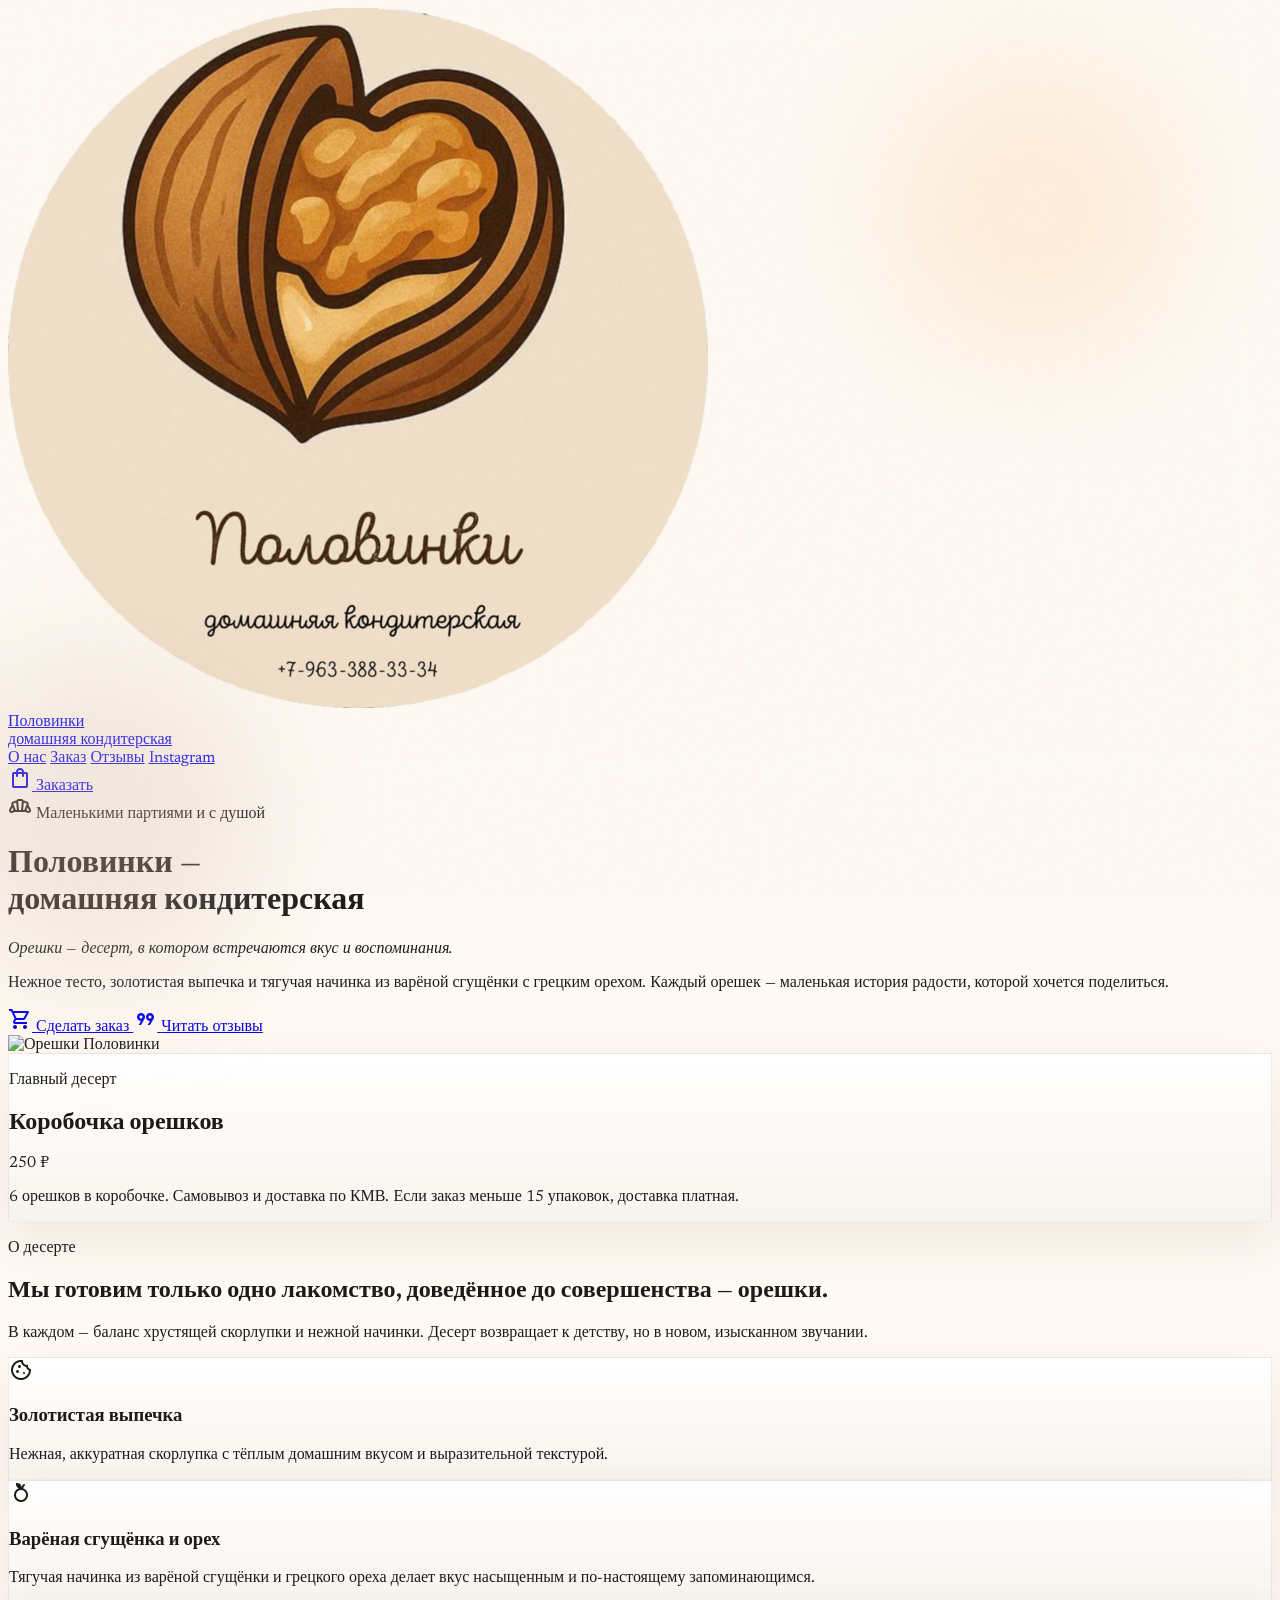
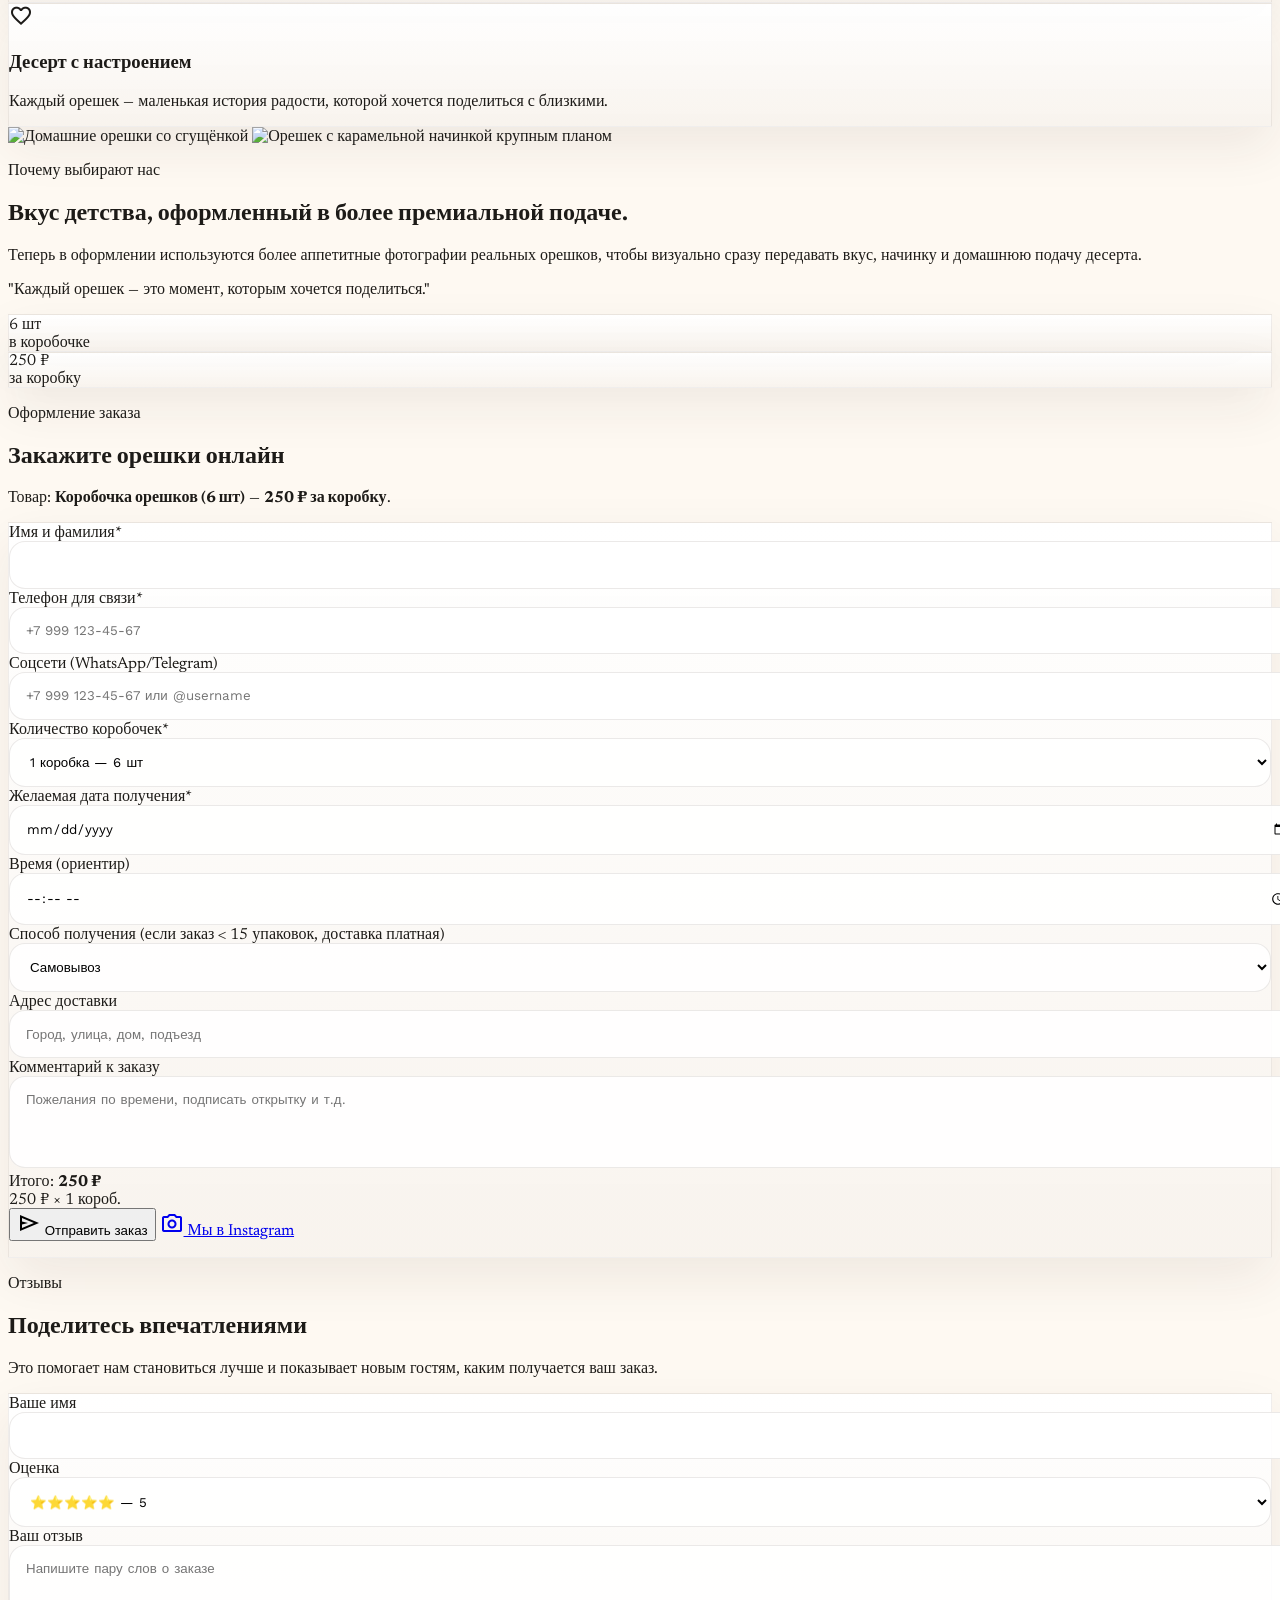
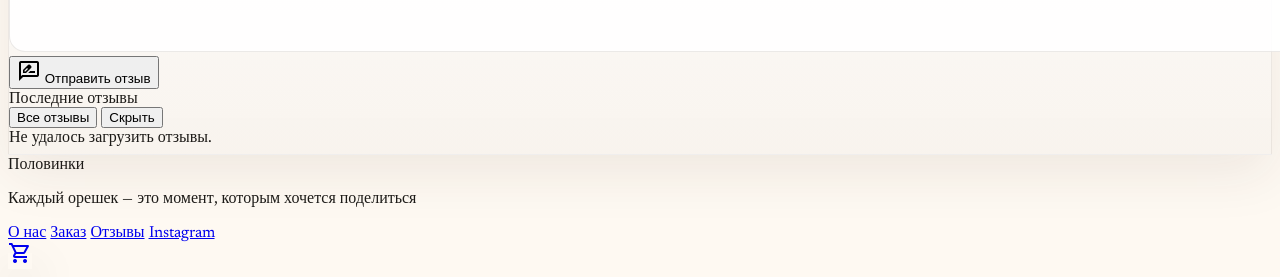
==== commit bc4c6ddb: "Update index.html" ====
--- a/index.html
+++ b/index.html
@@ -277,7 +277,6 @@
               Сделать заказ
             </a>
             <a href="#reviews" class="inline-flex items-center gap-2 rounded-2xl border border-outline-variant/50 bg-white/60 px-7 py-4 text-base font-work-sans font-medium text-primary hover:bg-white transition-all">
-              <span id="heroReviewsCount" class="inline-flex min-w-9 items-center justify-center rounded-full bg-secondary-container px-3 py-1 text-sm font-semibold text-on-secondary-container">…</span>
               <span class="material-symbols-outlined">format_quote</span>
               <span id="heroReviewsLabel">Читать отзывы</span>
             </a>
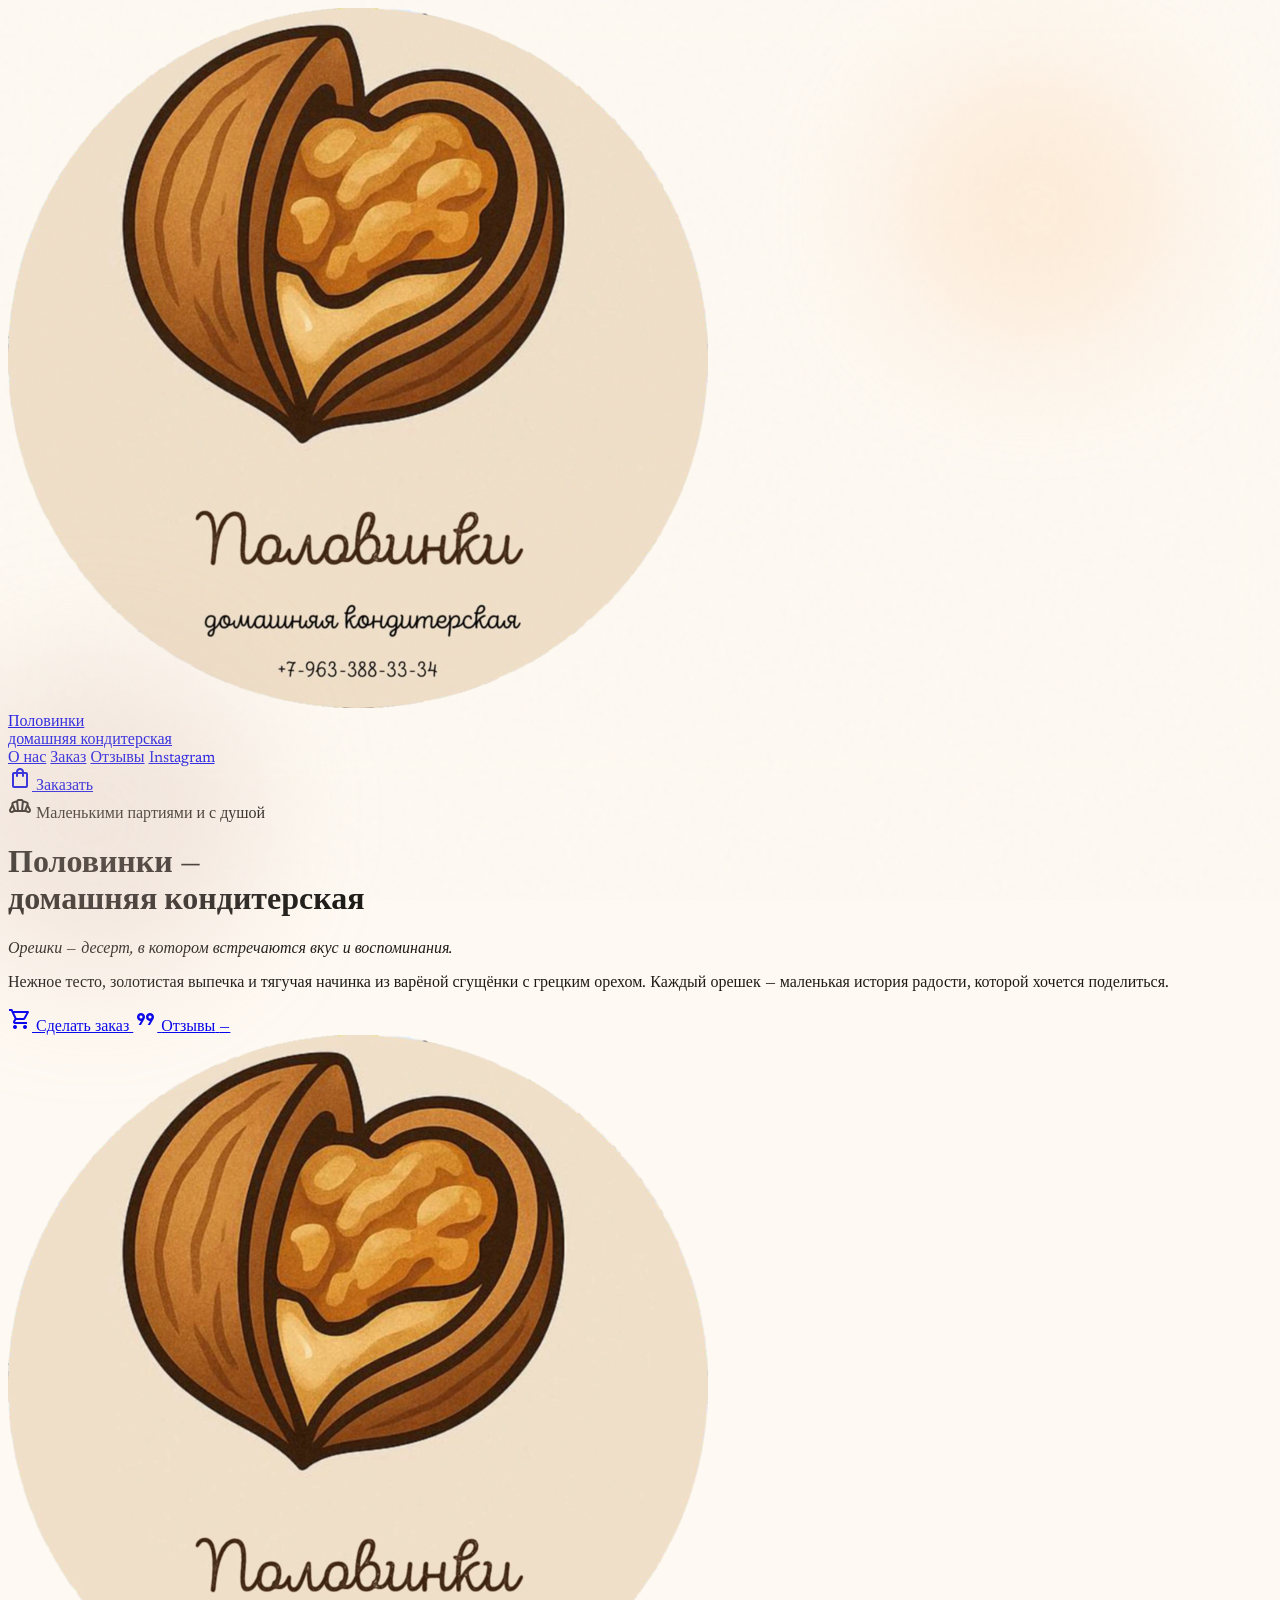
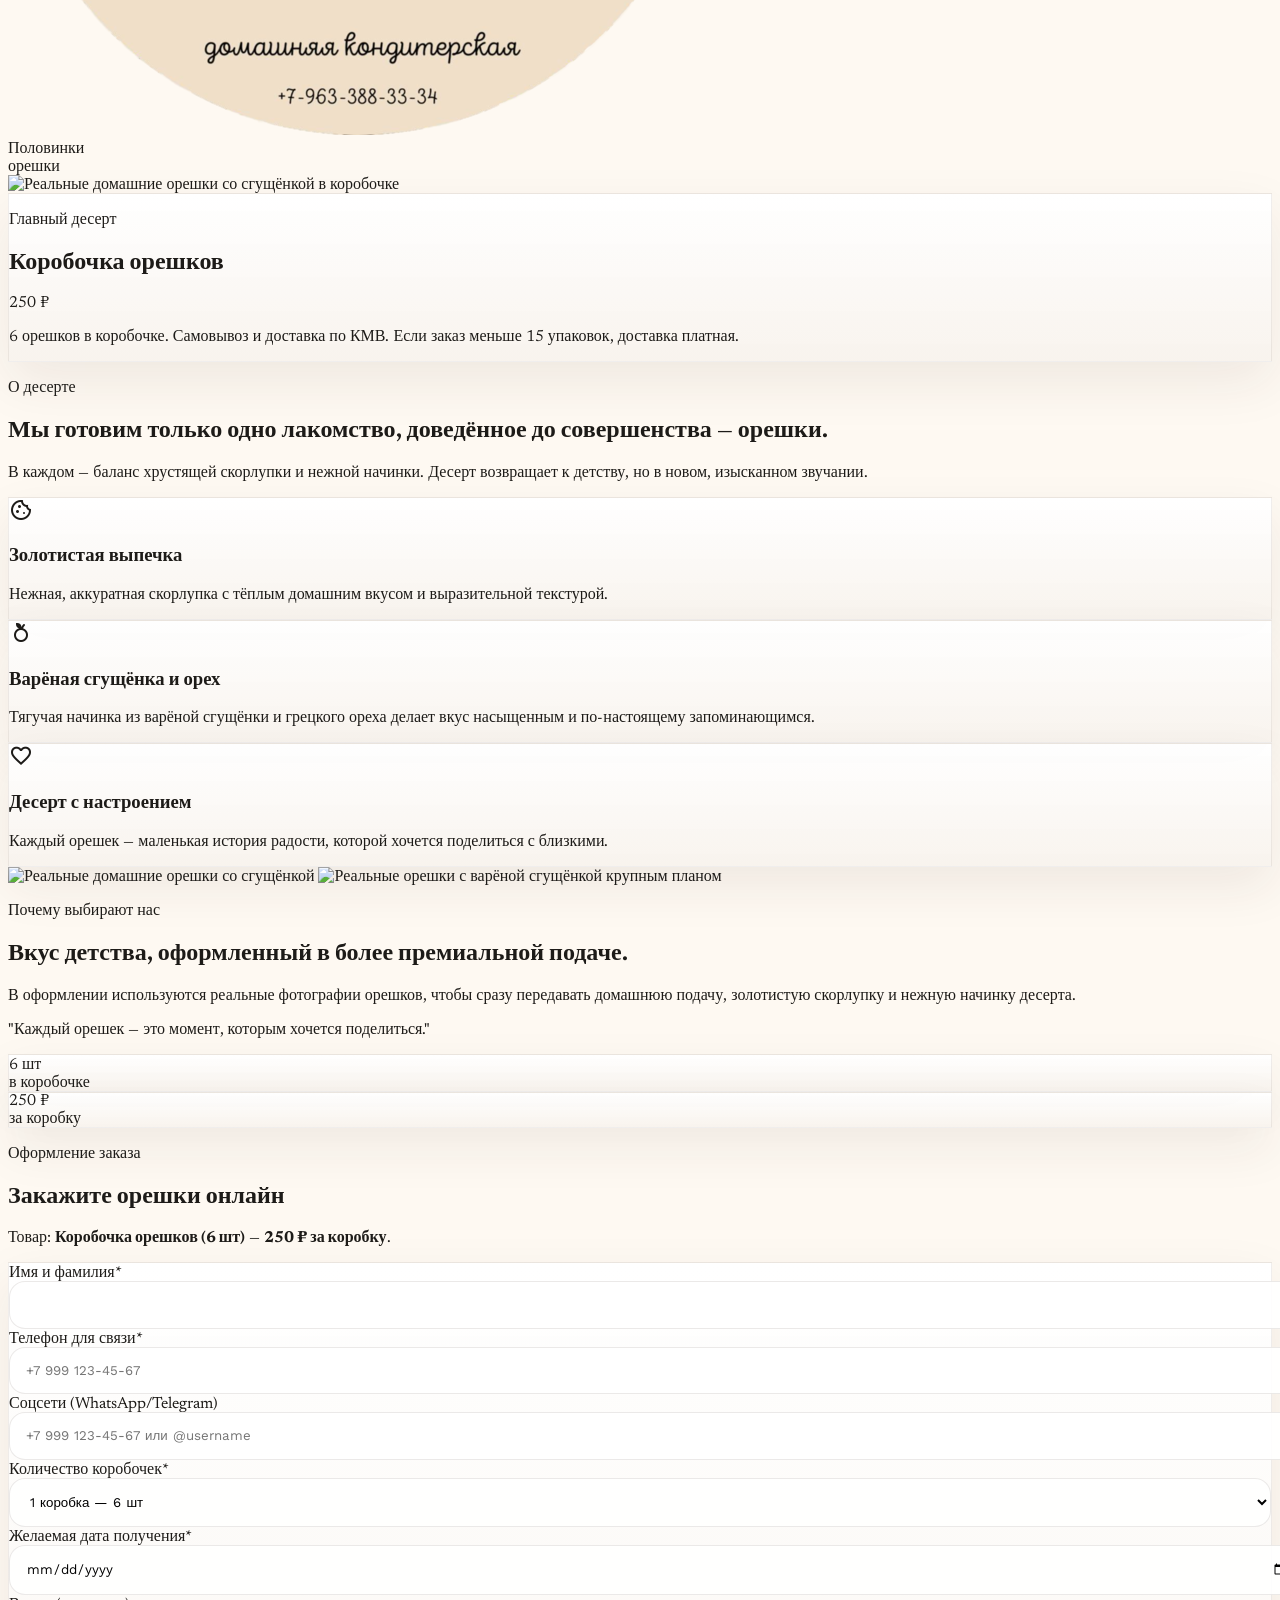
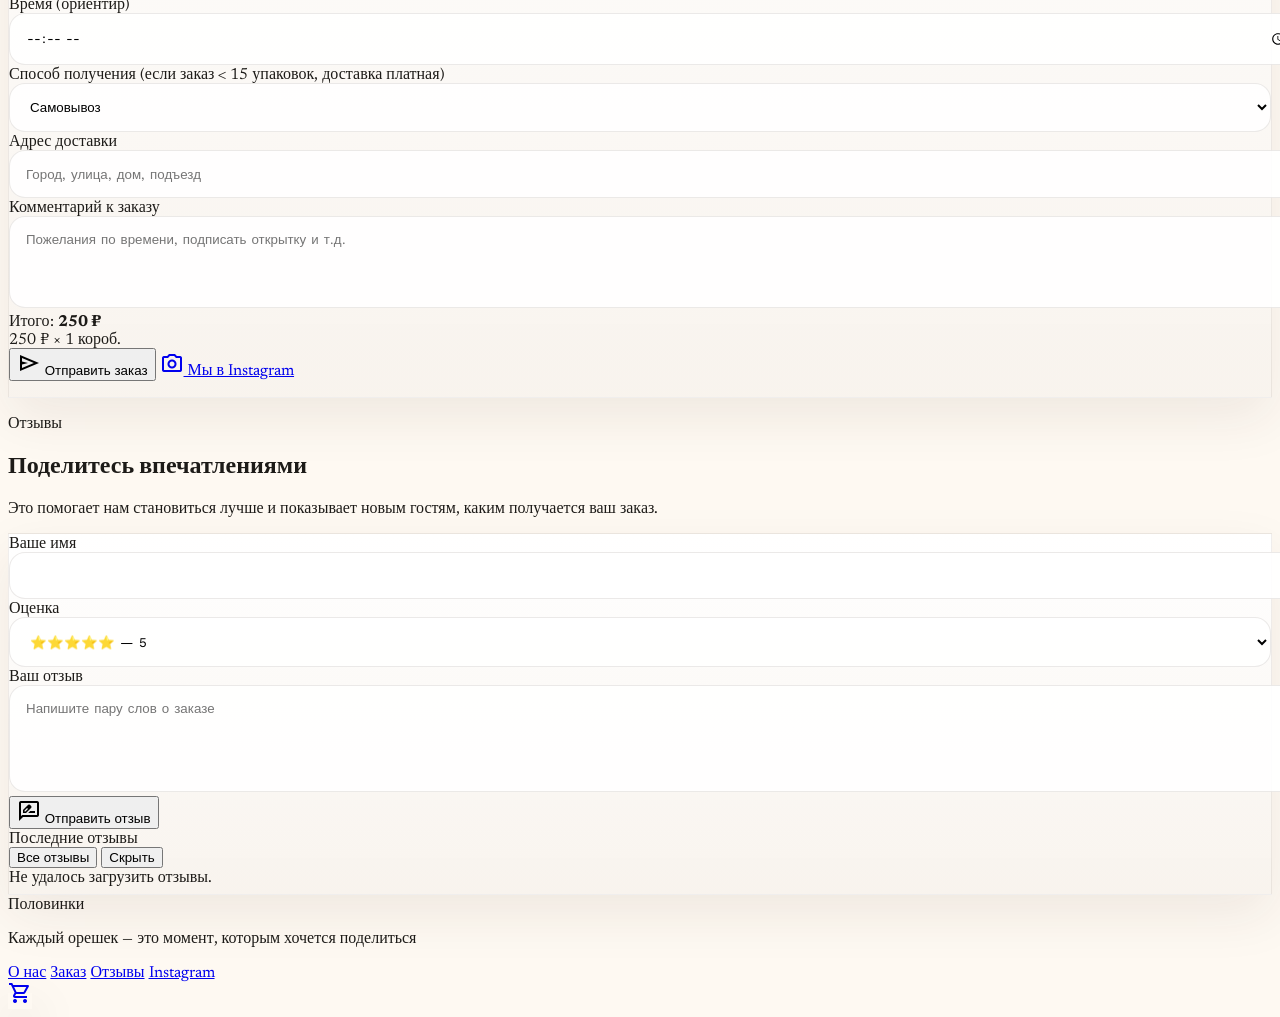
==== commit 6d039523: "Add files via upload" ====
--- a/index.html
+++ b/index.html
@@ -229,7 +229,7 @@
   <nav class="fixed top-0 inset-x-0 z-50 glass-nav border-b border-outline-variant/20">
     <div class="max-w-7xl mx-auto px-5 sm:px-8 py-4 flex items-center justify-between gap-4">
       <a href="#top" class="flex items-center gap-3 min-w-0">
-        <img src="logo.png" alt="Логотип Половинки" class="h-12 w-12 sm:h-14 sm:w-14 rounded-2xl object-cover shadow-soft bg-white/80" onerror="this.onerror=null;this.src='logo-placeholder.svg';" />
+        <img src="logo.png" alt="Логотип Половинки" class="h-12 w-12 sm:h-14 sm:w-14 rounded-2xl object-contain p-1.5 shadow-soft bg-white/90" onerror="this.onerror=null;this.src='logo-placeholder.svg';" />
         <div class="min-w-0">
           <div class="font-noto-serif text-lg sm:text-xl font-bold tracking-tight text-primary leading-none">Половинки</div>
           <div class="font-work-sans text-[11px] sm:text-xs uppercase tracking-[0.18em] text-secondary mt-1">домашняя кондитерская</div>
@@ -276,9 +276,10 @@
               <span class="material-symbols-outlined">shopping_cart</span>
               Сделать заказ
             </a>
-            <a href="#reviews" class="inline-flex items-center gap-2 rounded-2xl border border-outline-variant/50 bg-white/60 px-7 py-4 text-base font-work-sans font-medium text-primary hover:bg-white transition-all">
+            <a href="#reviews" class="inline-flex items-center gap-2 rounded-2xl border border-outline-variant/50 bg-white/60 px-7 py-4 text-base font-work-sans font-medium text-primary hover:bg-white transition-all" aria-label="Перейти к отзывам">
               <span class="material-symbols-outlined">format_quote</span>
-              <span id="heroReviewsLabel">Читать отзывы</span>
+              <span id="heroReviewsLabel">Отзывы</span>
+              <span id="heroReviewsCount" aria-live="polite" class="rounded-full bg-secondary-container px-2.5 py-1 text-xs font-work-sans font-semibold text-on-secondary-container">…</span>
             </a>
           </div>
         </div>
@@ -289,7 +290,14 @@
             <div class="absolute -bottom-10 -left-8 h-36 w-36 rounded-full bg-primary-fixed/60 blur-3xl animate-pulseSoft"></div>
 
             <div class="relative rounded-[2rem] overflow-hidden shadow-warm rotate-[1.5deg] bg-surface-container-low border border-outline-variant/20">
-              <img src="https://img.povar.ru/main-micro/8e/c4/11/b0/pechene_quotoreshkiquot_so_sgushenkoi-867958.jpg" alt="Орешки Половинки" class="aspect-[4/5] w-full object-cover" />
+              <div class="absolute left-5 top-5 z-10 flex items-center gap-3 rounded-2xl bg-white/90 px-3 py-2 shadow-soft backdrop-blur-md">
+                <img src="logo.png" alt="Логотип Половинки" class="h-12 w-12 rounded-xl object-contain p-1 bg-white" onerror="this.onerror=null;this.src='logo-placeholder.svg';" />
+                <div class="hidden sm:block">
+                  <div class="font-noto-serif text-base font-bold leading-none text-primary">Половинки</div>
+                  <div class="mt-1 font-work-sans text-[10px] uppercase tracking-[0.16em] text-secondary">орешки</div>
+                </div>
+              </div>
+              <img src="https://img.povar.ru/main-micro/8e/c4/11/b0/pechene_quotoreshkiquot_so_sgushenkoi-867958.jpg" alt="Реальные домашние орешки со сгущёнкой в коробочке" class="aspect-[4/5] w-full object-cover" loading="eager" decoding="async" referrerpolicy="no-referrer" />
             </div>
 
             <div class="relative -mt-10 sm:-mt-14 ml-4 sm:ml-10 rounded-[1.5rem] panel-surface p-5 sm:p-6 max-w-md animate-floatSlow">
@@ -347,8 +355,8 @@
       <div class="max-w-7xl mx-auto grid lg:grid-cols-2 gap-8 items-center">
         <div class="reveal relative">
           <div class="grid grid-cols-2 gap-4 sm:gap-5">
-            <img src="https://cook-s.ru/images/stories/vypechka/pechenie_oreshki_so_sguzhenkoi_iz_detstva/pechenie_oreshki_so_sguzhenkoi_iz_detstva_z.jpg" alt="Домашние орешки со сгущёнкой" class="rounded-[1.5rem] shadow-soft rotate-[-2deg] w-full h-full object-cover" />
-            <img src="https://shamanim.com/uploads/posts/2024-02/224-vmesto-oreshkov-so-sguschenkoj-esche-vkusnee-i-forma-ne-nuzhna-nezhnoe-karamelnoe-pechene-s-nachinkoj-5.jpg" alt="Орешек с карамельной начинкой крупным планом" class="rounded-[1.5rem] shadow-soft translate-y-8 rotate-[3deg] w-full h-full object-cover" />
+            <img src="https://cook-s.ru/images/stories/vypechka/pechenie_oreshki_so_sguzhenkoi_iz_detstva/pechenie_oreshki_so_sguzhenkoi_iz_detstva_z.jpg" alt="Реальные домашние орешки со сгущёнкой" class="rounded-[1.5rem] shadow-soft rotate-[-2deg] w-full h-full object-cover" loading="lazy" decoding="async" referrerpolicy="no-referrer" />
+            <img src="https://img.povar.ru/main-micro/8e/c4/11/b0/pechene_quotoreshkiquot_so_sgushenkoi-867958.jpg" alt="Реальные орешки с варёной сгущёнкой крупным планом" class="rounded-[1.5rem] shadow-soft translate-y-8 rotate-[3deg] w-full h-full object-cover" loading="lazy" decoding="async" referrerpolicy="no-referrer" />
           </div>
         </div>
 
@@ -356,7 +364,7 @@
           <p class="font-work-sans text-xs uppercase tracking-[0.2em] text-secondary">Почему выбирают нас</p>
           <h2 class="mt-4 font-noto-serif text-4xl sm:text-5xl font-bold tracking-tight text-primary text-balance">Вкус детства, оформленный в более премиальной подаче.</h2>
           <div class="mt-6 space-y-4 text-lg sm:text-xl leading-relaxed text-on-surface-variant">
-            <p>Теперь в оформлении используются более аппетитные фотографии реальных орешков, чтобы визуально сразу передавать вкус, начинку и домашнюю подачу десерта.</p>
+            <p>В оформлении используются реальные фотографии орешков, чтобы сразу передавать домашнюю подачу, золотистую скорлупку и нежную начинку десерта.</p>
             <p class="italic text-secondary">"Каждый орешек — это момент, которым хочется поделиться."</p>
           </div>
 
@@ -781,7 +789,7 @@
         const heroReviewsLabel = document.getElementById('heroReviewsLabel');
         const openAllBtnLabel = document.getElementById('openAllBtnLabel');
         if (heroReviewsCount) heroReviewsCount.textContent = String(items.length || 0);
-        if (heroReviewsLabel) heroReviewsLabel.textContent = 'Читать отзывы';
+        if (heroReviewsLabel) heroReviewsLabel.textContent = items.length ? 'Читать отзывы' : 'Отзывы';
         if (openAllBtnLabel) openAllBtnLabel.textContent = items.length ? `Все отзывы (${items.length})` : 'Все отзывы';
 
         if (!items.length) {
@@ -824,7 +832,7 @@
         console.error(e);
         const heroReviewsCount = document.getElementById('heroReviewsCount');
         const openAllBtnLabel = document.getElementById('openAllBtnLabel');
-        if (heroReviewsCount) heroReviewsCount.textContent = '0';
+        if (heroReviewsCount) heroReviewsCount.textContent = '—';
         if (openAllBtnLabel) openAllBtnLabel.textContent = 'Все отзывы';
         trackEl.innerHTML = '<div class="review-card-mini rounded-[1.25rem] bg-white p-5 shadow-soft"><div class="text-base text-on-surface-variant">Не удалось загрузить отзывы.</div></div>';
         allContainer.innerHTML = '<p class="font-work-sans text-sm text-red-600">Не удалось загрузить отзывы.</p>';
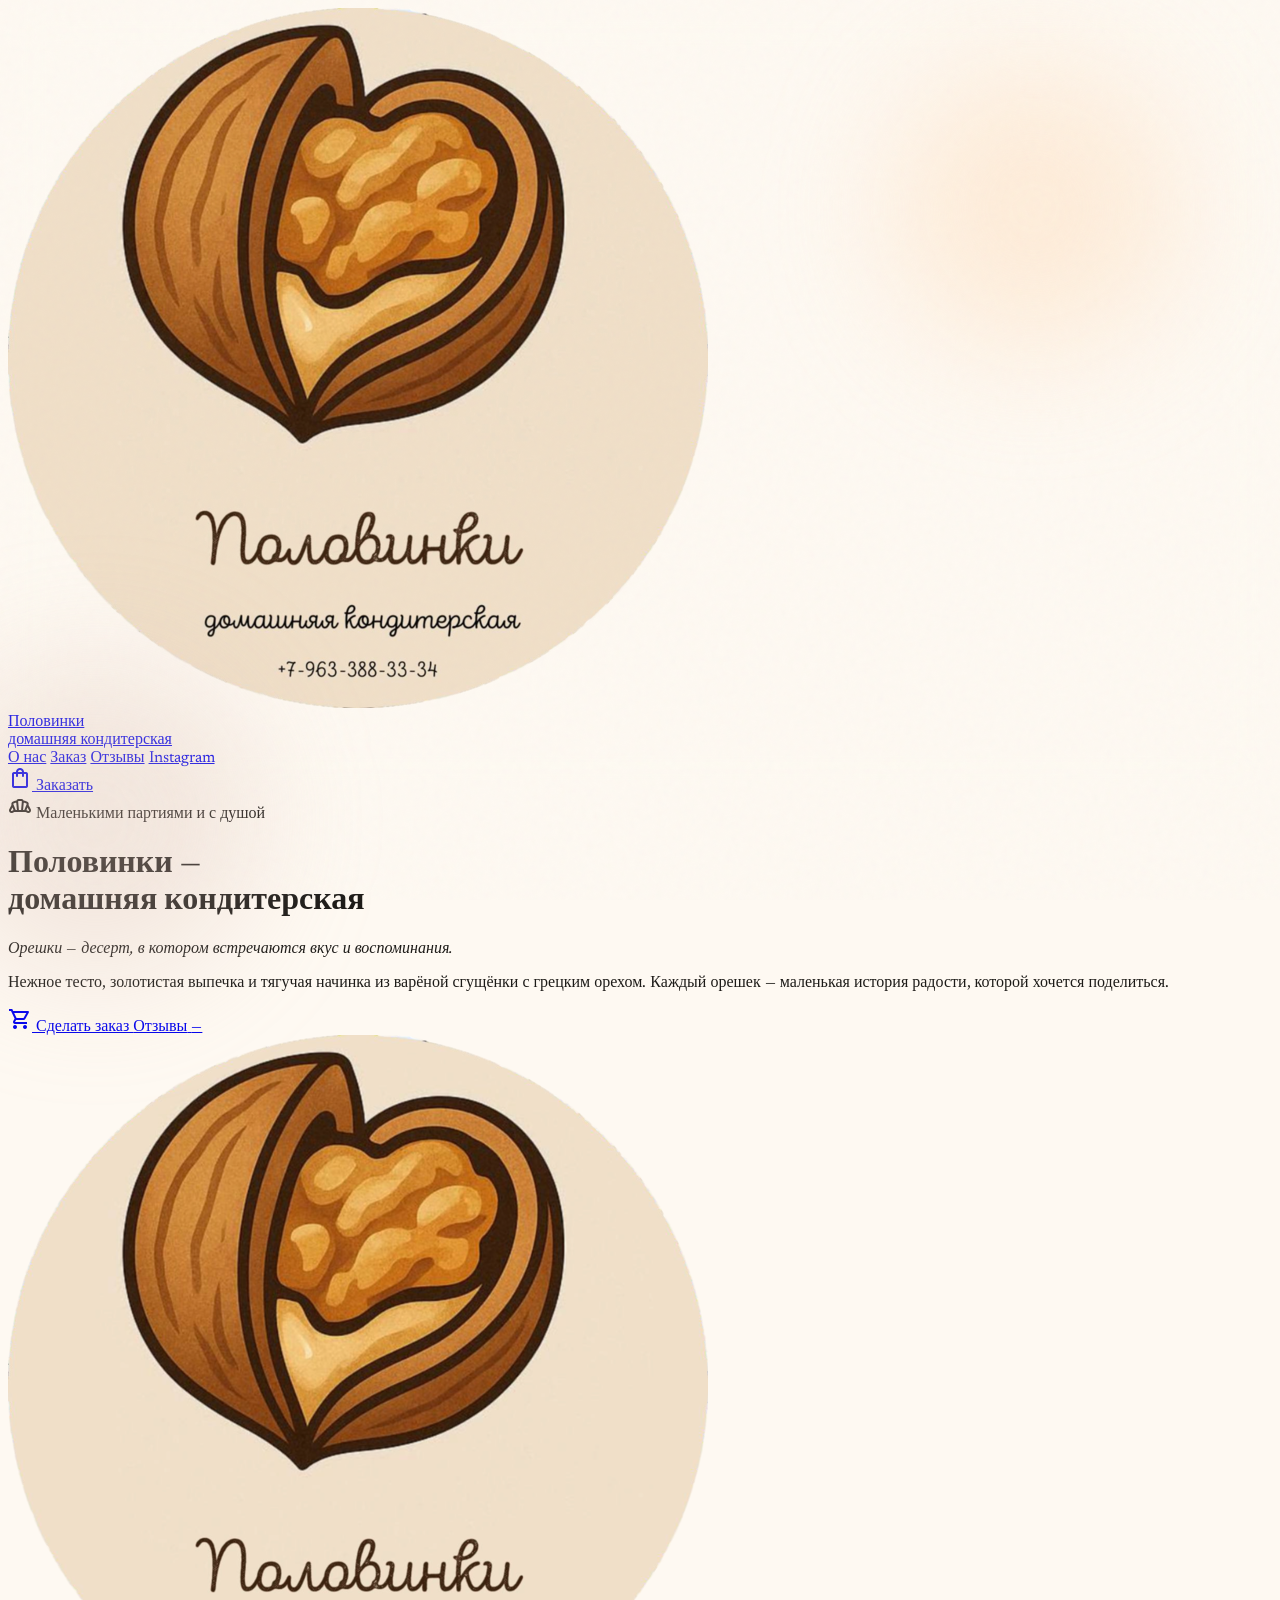
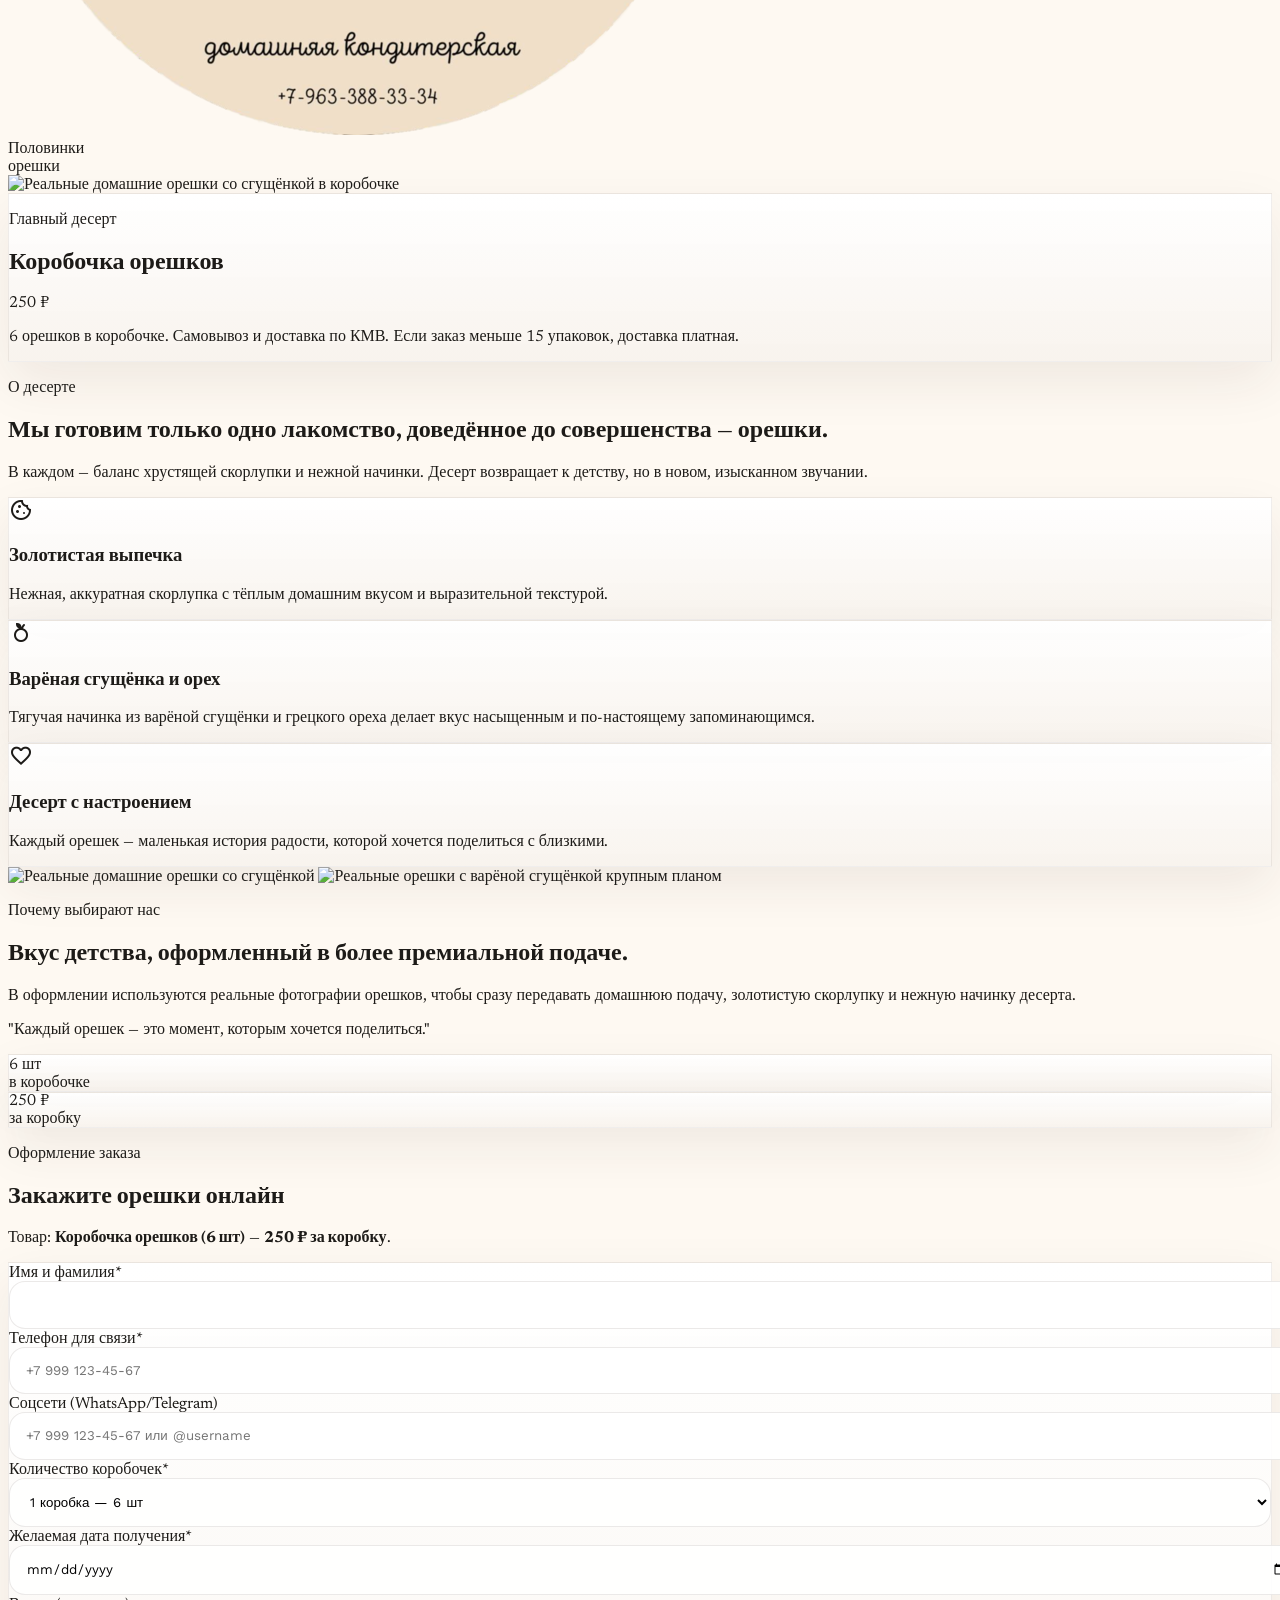
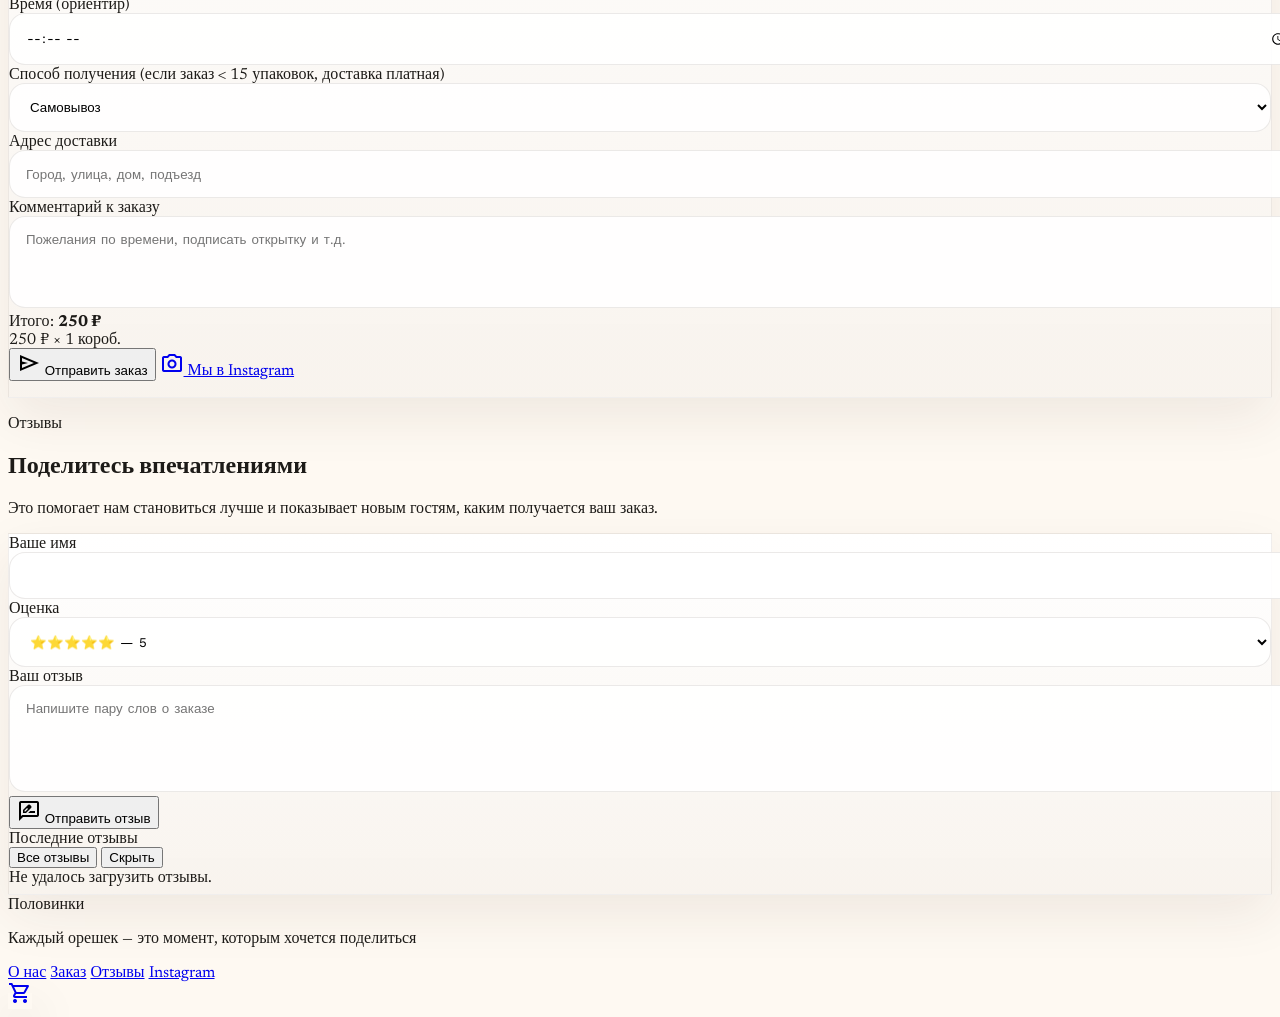
==== commit cfeca60c: "Add files via upload" ====
--- a/index.html
+++ b/index.html
@@ -277,7 +277,6 @@
               Сделать заказ
             </a>
             <a href="#reviews" class="inline-flex items-center gap-2 rounded-2xl border border-outline-variant/50 bg-white/60 px-7 py-4 text-base font-work-sans font-medium text-primary hover:bg-white transition-all" aria-label="Перейти к отзывам">
-              <span class="material-symbols-outlined">format_quote</span>
               <span id="heroReviewsLabel">Отзывы</span>
               <span id="heroReviewsCount" aria-live="polite" class="rounded-full bg-secondary-container px-2.5 py-1 text-xs font-work-sans font-semibold text-on-secondary-container">…</span>
             </a>
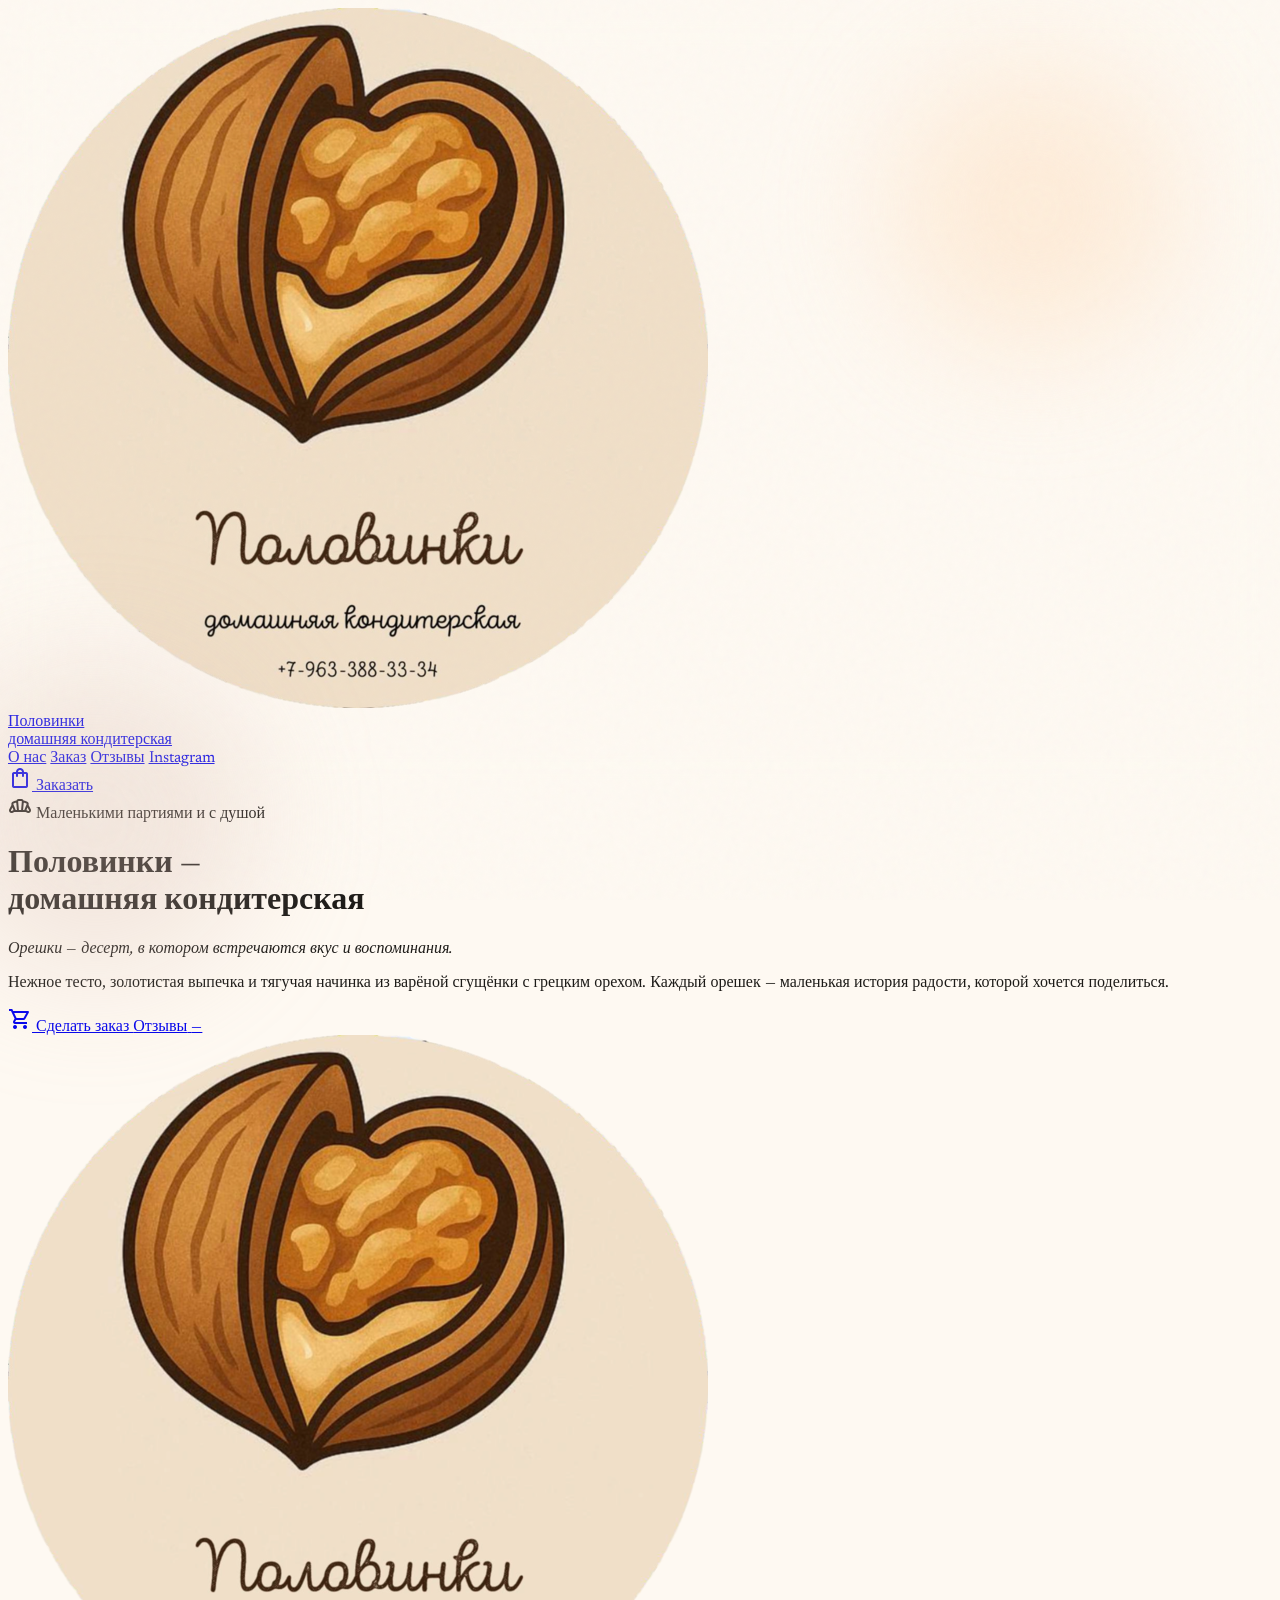
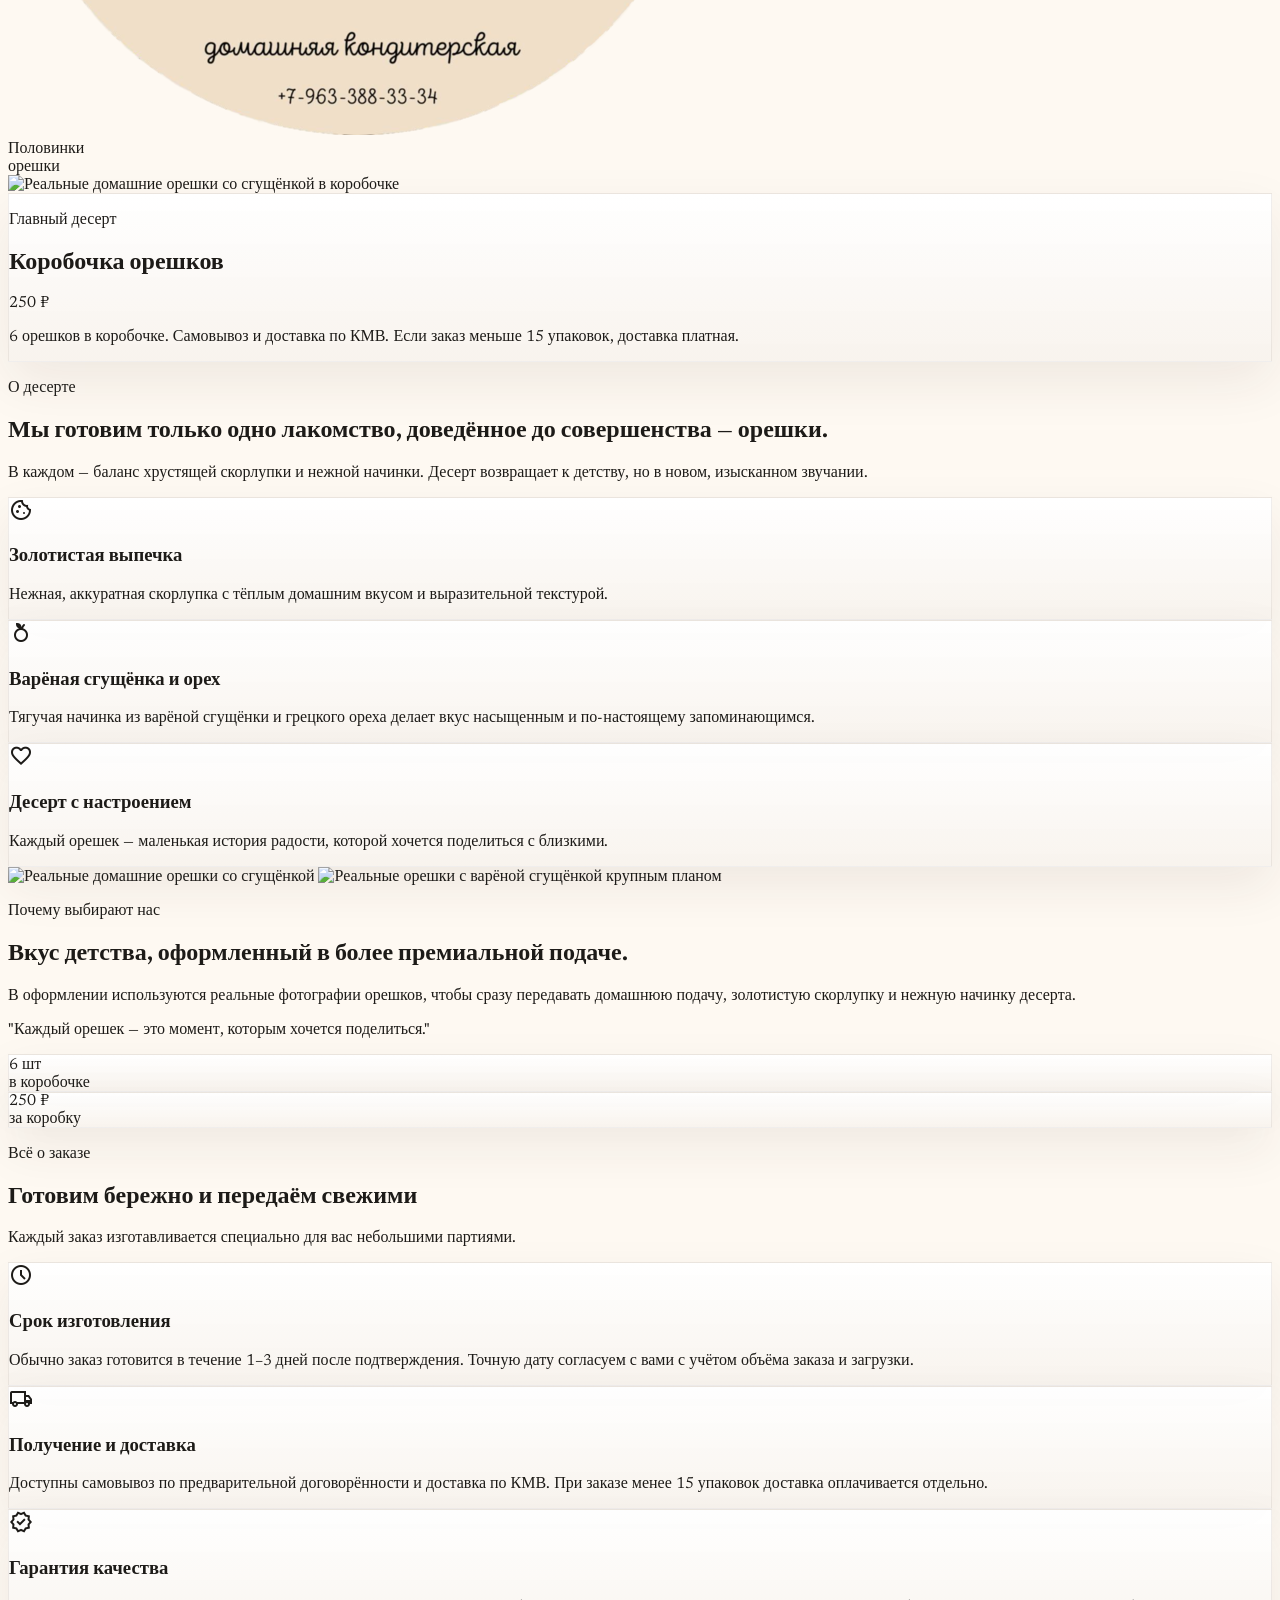
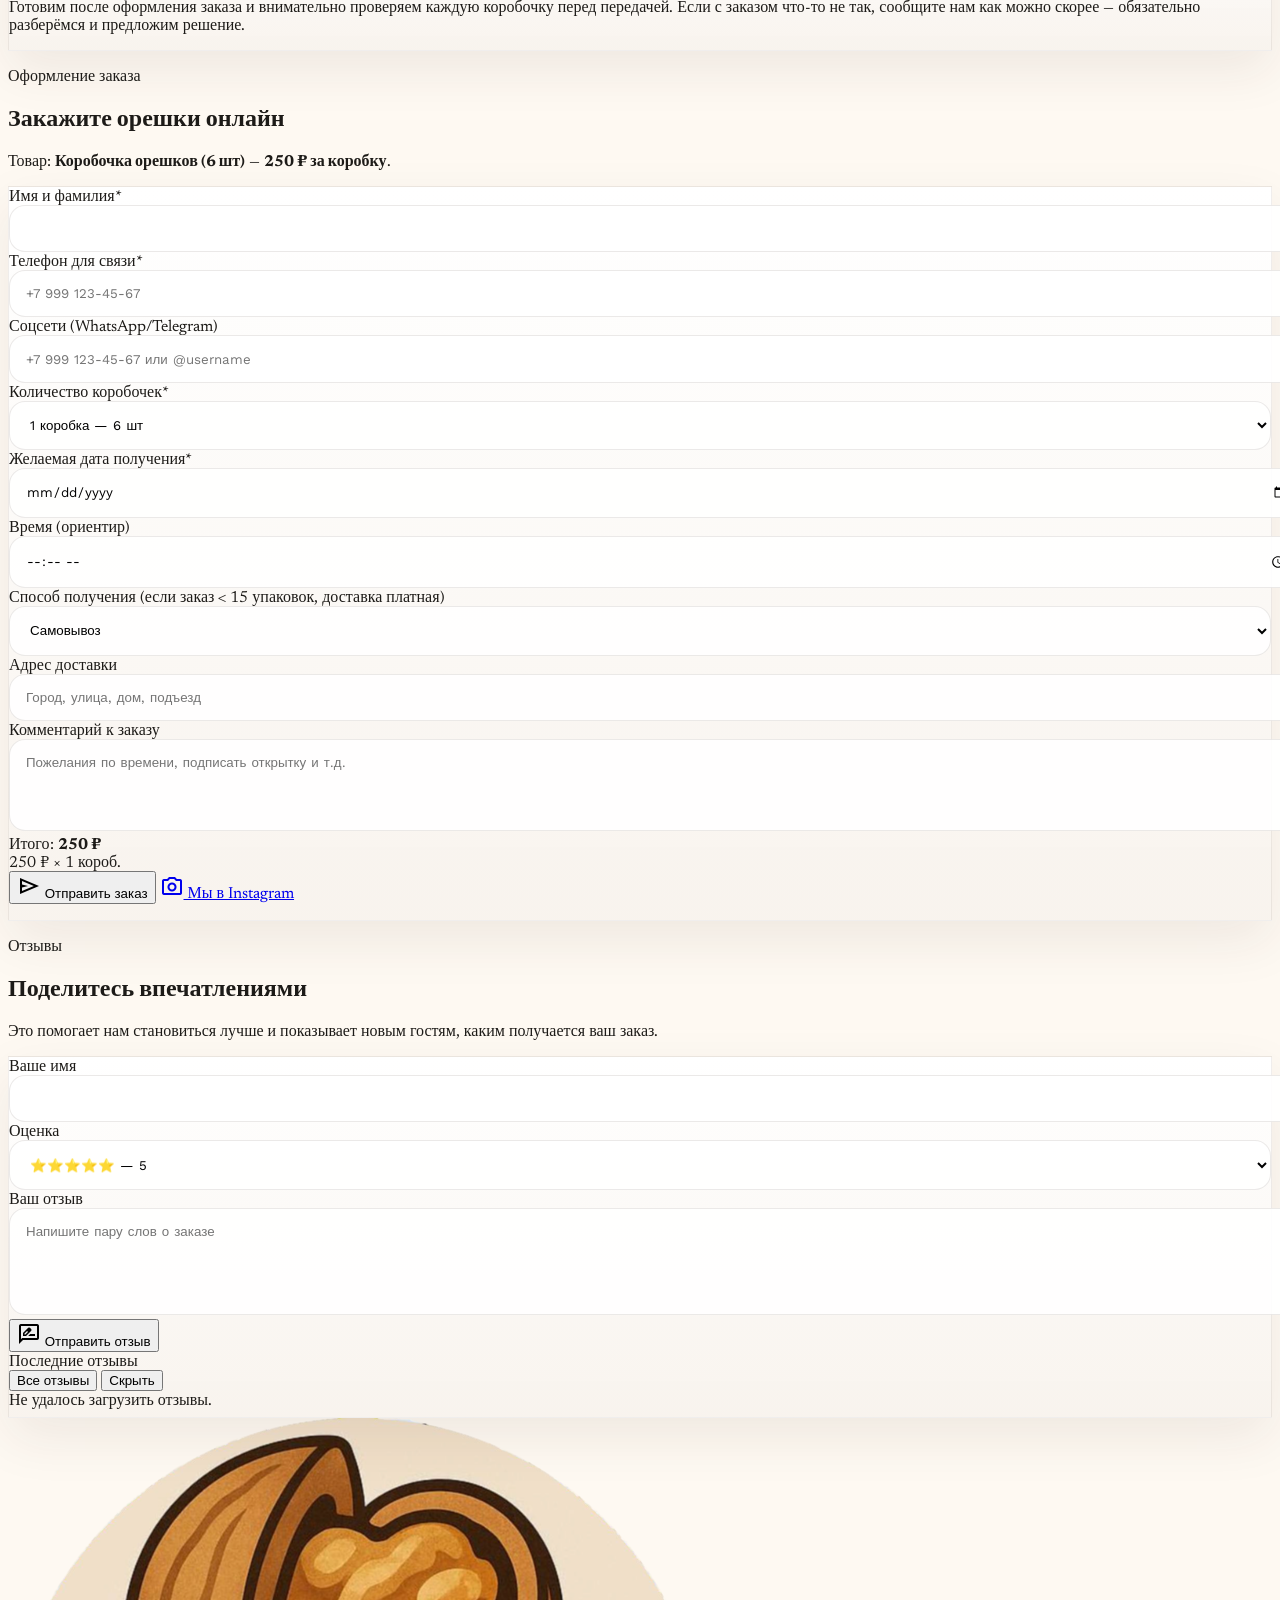
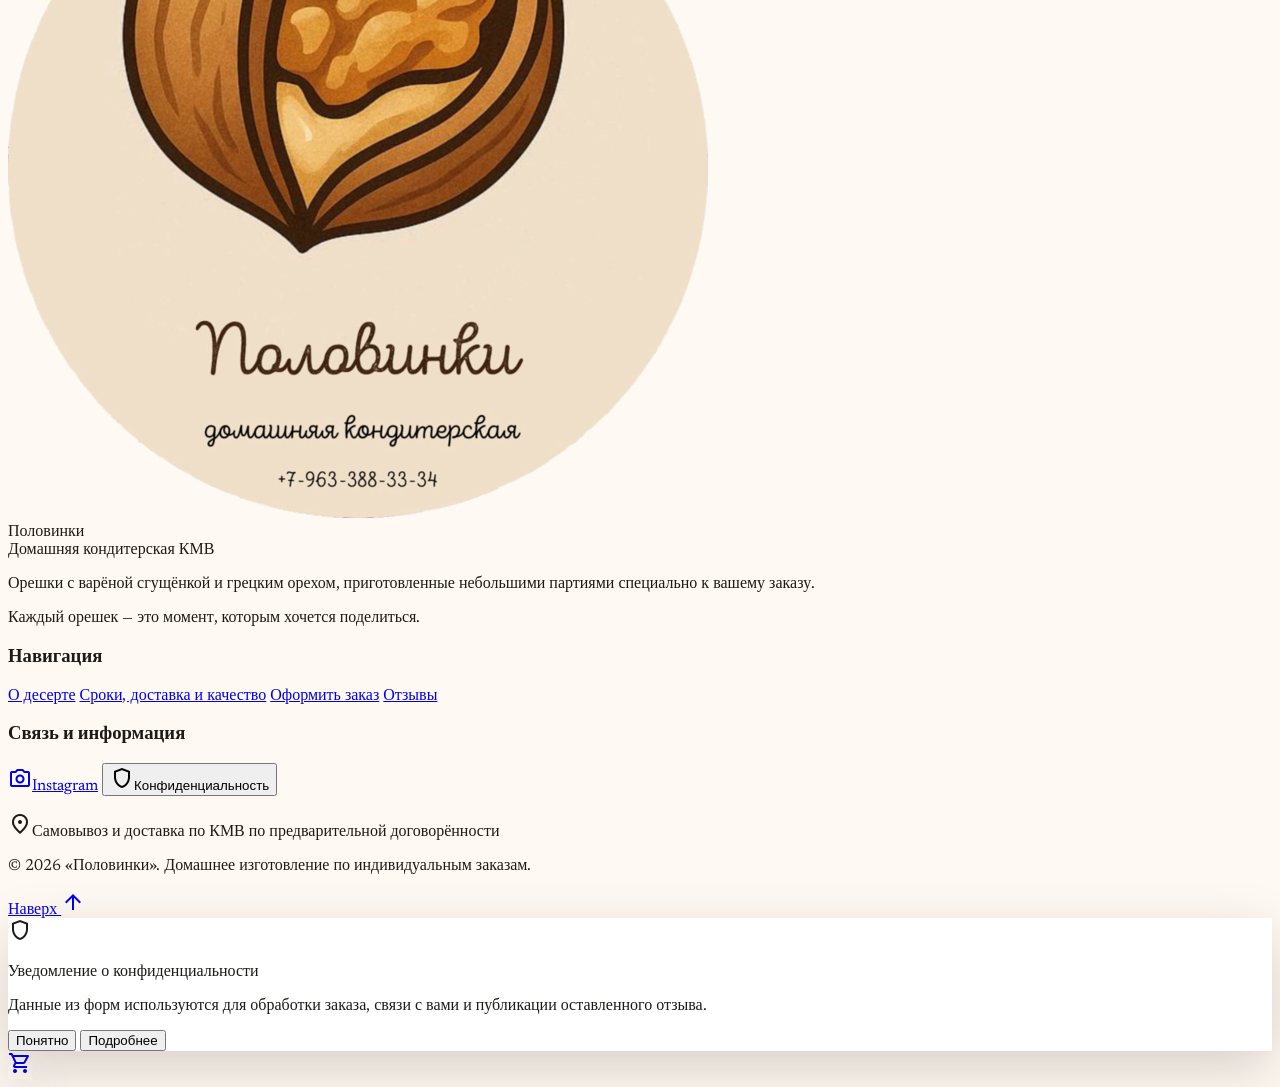
==== commit 39e0cf1a: "Publish updated site sections" ====
--- a/index.html
+++ b/index.html
@@ -102,796 +102,21 @@
       }
     }
   </script>
-
-  <style>
-    :root { color-scheme: light; }
-    body {
-      background: #fef9f2;
-      color: #1d1b18;
-      font-family: 'Newsreader', serif;
-      overflow-x: hidden;
-    }
-    .material-symbols-outlined {
-      font-variation-settings: 'FILL' 0, 'wght' 400, 'GRAD' 0, 'opsz' 24;
-    }
-    .editorial-grain {
-      position: fixed;
-      inset: 0;
-      pointer-events: none;
-      z-index: 9999;
-      opacity: 0.028;
-      background-image: url("data:image/svg+xml,%3Csvg viewBox='0 0 200 200' xmlns='http://www.w3.org/2000/svg'%3E%3Cfilter id='noiseFilter'%3E%3CfeTurbulence type='fractalNoise' baseFrequency='0.65' numOctaves='3' stitchTiles='stitch'/%3E%3C/filter%3E%3Crect width='100%25' height='100%25' filter='url(%23noiseFilter)'/%3E%3C/svg%3E");
-    }
-    .reveal {
-      opacity: 0;
-      transform: translateY(28px);
-      transition: opacity .9s ease, transform .9s ease;
-    }
-    .reveal.is-visible {
-      opacity: 1;
-      transform: translateY(0);
-    }
-    .glass-nav {
-      background: rgba(254, 249, 242, 0.84);
-      backdrop-filter: blur(24px);
-      -webkit-backdrop-filter: blur(24px);
-    }
-    .text-balance { text-wrap: balance; }
-    .hero-glow::before,
-    .hero-glow::after {
-      content: '';
-      position: absolute;
-      border-radius: 9999px;
-      filter: blur(60px);
-      z-index: 0;
-      pointer-events: none;
-    }
-    .hero-glow::before {
-      width: 18rem;
-      height: 18rem;
-      right: 8%;
-      top: 4rem;
-      background: rgba(255, 221, 188, 0.45);
-    }
-    .hero-glow::after {
-      width: 20rem;
-      height: 20rem;
-      left: -4rem;
-      bottom: -5rem;
-      background: rgba(221, 193, 179, 0.32);
-    }
-    .panel-surface {
-      background: linear-gradient(180deg, rgba(255,255,255,0.94), rgba(248,243,237,0.96));
-      border: 1px solid rgba(129,117,111,.12);
-      box-shadow: 0 20px 50px rgba(62, 44, 35, 0.08);
-    }
-    .input-luxe,
-    .textarea-luxe,
-    .select-luxe {
-      width: 100%;
-      border: 1px solid rgba(129, 117, 111, 0.16);
-      background: rgba(255,255,255,0.9);
-      border-radius: 1rem;
-      padding: 0.95rem 1rem;
-      font-family: 'Work Sans', sans-serif;
-      transition: border-color .2s ease, box-shadow .2s ease, transform .2s ease;
-    }
-    .input-luxe:focus,
-    .textarea-luxe:focus,
-    .select-luxe:focus {
-      outline: none;
-      border-color: rgba(115, 90, 64, 0.55);
-      box-shadow: 0 0 0 4px rgba(225, 193, 161, 0.28);
-      transform: translateY(-1px);
-    }
-    .review-track {
-      display: grid;
-      grid-auto-flow: column;
-      grid-auto-columns: minmax(280px, 360px);
-      gap: 1rem;
-      overflow-x: auto;
-      padding-bottom: .5rem;
-      scroll-snap-type: x mandatory;
-      -webkit-overflow-scrolling: touch;
-    }
-    .review-track::-webkit-scrollbar { height: 8px; }
-    .review-track::-webkit-scrollbar-thumb {
-      background: rgba(129,117,111,.28);
-      border-radius: 999px;
-    }
-    .review-card-mini { scroll-snap-align: start; }
-    dialog {
-      border: 0;
-      padding: 0;
-      border-radius: 1.25rem;
-      width: min(760px, 94vw);
-      box-shadow: 0 24px 80px rgba(0,0,0,.24);
-    }
-    dialog::backdrop { background: rgba(24, 18, 15, 0.36); }
-    .sticky-fab {
-      box-shadow: 0 20px 50px rgba(39, 24, 16, 0.22);
-    }
-    @media (max-width: 768px) {
-      .review-track { grid-auto-columns: 84%; }
-    }
-    @media (prefers-reduced-motion: reduce) {
-      html { scroll-behavior: auto; }
-      .reveal,
-      .reveal.is-visible { opacity: 1; transform: none; transition: none; }
-      .animate-floatSlow,
-      .animate-pulseSoft { animation: none !important; }
-    }
-  </style>
+  <link rel="stylesheet" href="styles.css" />
 </head>
 <body class="bg-background text-on-surface selection:bg-secondary-fixed/70">
-  <div class="editorial-grain"></div>
-
-  <nav class="fixed top-0 inset-x-0 z-50 glass-nav border-b border-outline-variant/20">
-    <div class="max-w-7xl mx-auto px-5 sm:px-8 py-4 flex items-center justify-between gap-4">
-      <a href="#top" class="flex items-center gap-3 min-w-0">
-        <img src="logo.png" alt="Логотип Половинки" class="h-12 w-12 sm:h-14 sm:w-14 rounded-2xl object-contain p-1.5 shadow-soft bg-white/90" onerror="this.onerror=null;this.src='logo-placeholder.svg';" />
-        <div class="min-w-0">
-          <div class="font-noto-serif text-lg sm:text-xl font-bold tracking-tight text-primary leading-none">Половинки</div>
-          <div class="font-work-sans text-[11px] sm:text-xs uppercase tracking-[0.18em] text-secondary mt-1">домашняя кондитерская</div>
-        </div>
-      </a>
-
-      <div class="hidden md:flex items-center gap-7 font-work-sans text-sm text-on-surface-variant">
-        <a href="#about" class="hover:text-primary transition-colors">О нас</a>
-        <a href="#order" class="hover:text-primary transition-colors">Заказ</a>
-        <a href="#reviews" class="hover:text-primary transition-colors">Отзывы</a>
-        <a href="https://www.instagram.com/polovinki_kmv?igsh=Nm4wN3A0YnRlZDMy" target="_blank" rel="noopener nofollow" class="hover:text-primary transition-colors">Instagram</a>
-      </div>
-
-      <a href="#order" class="inline-flex items-center gap-2 rounded-2xl bg-primary px-5 py-3 text-sm font-work-sans font-semibold text-white shadow-soft hover:-translate-y-0.5 hover:bg-primary-container transition-all">
-        <span class="material-symbols-outlined text-[18px]">shopping_bag</span>
-        Заказать
-      </a>
-    </div>
-  </nav>
-
-  <main id="top">
-    <header class="relative hero-glow pt-32 sm:pt-36 pb-16 sm:pb-24 overflow-hidden">
-      <div class="max-w-7xl mx-auto px-5 sm:px-8 grid lg:grid-cols-12 gap-10 items-center relative z-10">
-        <div class="lg:col-span-6 reveal">
-          <div class="inline-flex items-center gap-2 rounded-full bg-secondary-container px-4 py-2 text-[11px] sm:text-xs font-work-sans font-semibold uppercase tracking-[0.18em] text-on-secondary-container mb-6">
-            <span class="material-symbols-outlined text-base">bakery_dining</span>
-            Маленькими партиями и с душой
-          </div>
-
-          <h1 class="font-noto-serif text-5xl sm:text-6xl lg:text-7xl font-bold tracking-tight leading-[0.94] text-primary text-balance">
-            Половинки —<br>
-            <span class="italic text-secondary">домашняя</span> кондитерская
-          </h1>
-
-          <p class="mt-6 max-w-2xl text-xl sm:text-2xl leading-relaxed text-on-surface-variant text-balance">
-            <em>Орешки — десерт, в котором встречаются вкус и воспоминания.</em>
-          </p>
-          <p class="mt-5 max-w-2xl text-lg sm:text-xl leading-relaxed text-on-surface-variant text-balance">
-            Нежное тесто, золотистая выпечка и тягучая начинка из варёной сгущёнки с грецким орехом. Каждый орешек — маленькая история радости, которой хочется поделиться.
-          </p>
-
-          <div class="mt-8 flex flex-wrap gap-4">
-            <a href="#order" class="inline-flex items-center gap-2 rounded-2xl bg-primary px-7 py-4 text-base font-work-sans font-semibold text-white shadow-warm hover:-translate-y-1 hover:bg-primary-container transition-all">
-              <span class="material-symbols-outlined">shopping_cart</span>
-              Сделать заказ
-            </a>
-            <a href="#reviews" class="inline-flex items-center gap-2 rounded-2xl border border-outline-variant/50 bg-white/60 px-7 py-4 text-base font-work-sans font-medium text-primary hover:bg-white transition-all" aria-label="Перейти к отзывам">
-              <span id="heroReviewsLabel">Отзывы</span>
-              <span id="heroReviewsCount" aria-live="polite" class="rounded-full bg-secondary-container px-2.5 py-1 text-xs font-work-sans font-semibold text-on-secondary-container">…</span>
-            </a>
-          </div>
-        </div>
-
-        <div class="lg:col-span-6 reveal">
-          <div class="relative max-w-2xl ml-auto">
-            <div class="absolute -top-8 -right-4 h-28 w-28 rounded-full bg-secondary-fixed/70 blur-3xl animate-pulseSoft"></div>
-            <div class="absolute -bottom-10 -left-8 h-36 w-36 rounded-full bg-primary-fixed/60 blur-3xl animate-pulseSoft"></div>
-
-            <div class="relative rounded-[2rem] overflow-hidden shadow-warm rotate-[1.5deg] bg-surface-container-low border border-outline-variant/20">
-              <div class="absolute left-5 top-5 z-10 flex items-center gap-3 rounded-2xl bg-white/90 px-3 py-2 shadow-soft backdrop-blur-md">
-                <img src="logo.png" alt="Логотип Половинки" class="h-12 w-12 rounded-xl object-contain p-1 bg-white" onerror="this.onerror=null;this.src='logo-placeholder.svg';" />
-                <div class="hidden sm:block">
-                  <div class="font-noto-serif text-base font-bold leading-none text-primary">Половинки</div>
-                  <div class="mt-1 font-work-sans text-[10px] uppercase tracking-[0.16em] text-secondary">орешки</div>
-                </div>
-              </div>
-              <img src="https://img.povar.ru/main-micro/8e/c4/11/b0/pechene_quotoreshkiquot_so_sgushenkoi-867958.jpg" alt="Реальные домашние орешки со сгущёнкой в коробочке" class="aspect-[4/5] w-full object-cover" loading="eager" decoding="async" referrerpolicy="no-referrer" />
-            </div>
-
-            <div class="relative -mt-10 sm:-mt-14 ml-4 sm:ml-10 rounded-[1.5rem] panel-surface p-5 sm:p-6 max-w-md animate-floatSlow">
-              <div class="flex items-start justify-between gap-4">
-                <div>
-                  <p class="font-work-sans text-xs uppercase tracking-[0.18em] text-secondary">Главный десерт</p>
-                  <h2 class="mt-2 font-playfair text-2xl sm:text-3xl text-primary">Коробочка орешков</h2>
-                </div>
-                <span class="rounded-full bg-secondary-container px-4 py-2 font-work-sans text-sm font-semibold text-on-secondary-container whitespace-nowrap">250 ₽</span>
-              </div>
-              <p class="mt-4 text-lg leading-relaxed text-on-surface-variant">6 орешков в коробочке. Самовывоз и доставка по КМВ. Если заказ меньше 15 упаковок, доставка платная.</p>
-            </div>
-          </div>
-        </div>
-      </div>
-    </header>
-
-    <section id="about" class="py-16 sm:py-24 px-5 sm:px-8 bg-surface-container-low">
-      <div class="max-w-7xl mx-auto">
-        <div class="reveal max-w-3xl">
-          <p class="font-work-sans text-xs uppercase tracking-[0.2em] text-secondary">О десерте</p>
-          <h2 class="mt-4 font-noto-serif text-4xl sm:text-5xl font-bold tracking-tight text-primary text-balance">Мы готовим только одно лакомство, доведённое до совершенства — орешки.</h2>
-          <p class="mt-6 text-xl leading-relaxed text-on-surface-variant">В каждом — баланс хрустящей скорлупки и нежной начинки. Десерт возвращает к детству, но в новом, изысканном звучании.</p>
-        </div>
-
-        <div class="mt-12 grid md:grid-cols-3 gap-6">
-          <article class="reveal panel-surface rounded-[1.75rem] p-7">
-            <div class="w-14 h-14 rounded-2xl bg-secondary-container flex items-center justify-center text-on-secondary-container mb-5">
-              <span class="material-symbols-outlined">cookie</span>
-            </div>
-            <h3 class="font-noto-serif text-2xl text-primary">Золотистая выпечка</h3>
-            <p class="mt-3 text-lg leading-relaxed text-on-surface-variant">Нежная, аккуратная скорлупка с тёплым домашним вкусом и выразительной текстурой.</p>
-          </article>
-
-          <article class="reveal panel-surface rounded-[1.75rem] p-7">
-            <div class="w-14 h-14 rounded-2xl bg-secondary-container flex items-center justify-center text-on-secondary-container mb-5">
-              <span class="material-symbols-outlined">nutrition</span>
-            </div>
-            <h3 class="font-noto-serif text-2xl text-primary">Варёная сгущёнка и орех</h3>
-            <p class="mt-3 text-lg leading-relaxed text-on-surface-variant">Тягучая начинка из варёной сгущёнки и грецкого ореха делает вкус насыщенным и по-настоящему запоминающимся.</p>
-          </article>
-
-          <article class="reveal panel-surface rounded-[1.75rem] p-7">
-            <div class="w-14 h-14 rounded-2xl bg-secondary-container flex items-center justify-center text-on-secondary-container mb-5">
-              <span class="material-symbols-outlined">favorite</span>
-            </div>
-            <h3 class="font-noto-serif text-2xl text-primary">Десерт с настроением</h3>
-            <p class="mt-3 text-lg leading-relaxed text-on-surface-variant">Каждый орешек — маленькая история радости, которой хочется поделиться с близкими.</p>
-          </article>
-        </div>
-      </div>
-    </section>
-
-    <section class="py-16 sm:py-24 px-5 sm:px-8">
-      <div class="max-w-7xl mx-auto grid lg:grid-cols-2 gap-8 items-center">
-        <div class="reveal relative">
-          <div class="grid grid-cols-2 gap-4 sm:gap-5">
-            <img src="https://cook-s.ru/images/stories/vypechka/pechenie_oreshki_so_sguzhenkoi_iz_detstva/pechenie_oreshki_so_sguzhenkoi_iz_detstva_z.jpg" alt="Реальные домашние орешки со сгущёнкой" class="rounded-[1.5rem] shadow-soft rotate-[-2deg] w-full h-full object-cover" loading="lazy" decoding="async" referrerpolicy="no-referrer" />
-            <img src="https://img.povar.ru/main-micro/8e/c4/11/b0/pechene_quotoreshkiquot_so_sgushenkoi-867958.jpg" alt="Реальные орешки с варёной сгущёнкой крупным планом" class="rounded-[1.5rem] shadow-soft translate-y-8 rotate-[3deg] w-full h-full object-cover" loading="lazy" decoding="async" referrerpolicy="no-referrer" />
-          </div>
-        </div>
-
-        <div class="reveal">
-          <p class="font-work-sans text-xs uppercase tracking-[0.2em] text-secondary">Почему выбирают нас</p>
-          <h2 class="mt-4 font-noto-serif text-4xl sm:text-5xl font-bold tracking-tight text-primary text-balance">Вкус детства, оформленный в более премиальной подаче.</h2>
-          <div class="mt-6 space-y-4 text-lg sm:text-xl leading-relaxed text-on-surface-variant">
-            <p>В оформлении используются реальные фотографии орешков, чтобы сразу передавать домашнюю подачу, золотистую скорлупку и нежную начинку десерта.</p>
-            <p class="italic text-secondary">"Каждый орешек — это момент, которым хочется поделиться."</p>
-          </div>
-
-          <div class="mt-8 grid sm:grid-cols-2 gap-5">
-            <div class="panel-surface rounded-[1.5rem] p-5">
-              <div class="font-noto-serif text-3xl font-bold text-primary">6 шт</div>
-              <div class="mt-1 font-work-sans uppercase tracking-[0.16em] text-xs text-secondary">в коробочке</div>
-            </div>
-            <div class="panel-surface rounded-[1.5rem] p-5">
-              <div class="font-noto-serif text-3xl font-bold text-primary">250 ₽</div>
-              <div class="mt-1 font-work-sans uppercase tracking-[0.16em] text-xs text-secondary">за коробку</div>
-            </div>
-          </div>
-        </div>
-      </div>
-    </section>
-
-    <section id="order" class="py-16 sm:py-24 px-5 sm:px-8 bg-surface-container-high">
-      <div class="max-w-5xl mx-auto">
-        <div class="reveal text-center max-w-3xl mx-auto">
-          <p class="font-work-sans text-xs uppercase tracking-[0.2em] text-secondary">Оформление заказа</p>
-          <h2 class="mt-4 font-noto-serif text-4xl sm:text-5xl font-bold tracking-tight text-primary">Закажите орешки онлайн</h2>
-          <p class="mt-4 text-lg sm:text-xl leading-relaxed text-on-surface-variant">Товар: <strong>Коробочка орешков (6 шт)</strong> — <strong>250 ₽ за коробку</strong>.</p>
-        </div>
-
-        <div class="reveal mt-10 panel-surface rounded-[2rem] p-5 sm:p-8 lg:p-10">
-          <form id="order-form" action="https://formspree.io/f/xgvleerr" method="POST" autocomplete="on" novalidate>
-            <div class="grid md:grid-cols-2 gap-5">
-              <div>
-                <label for="name" class="block mb-2 font-work-sans text-sm text-on-surface-variant">Имя и фамилия*</label>
-                <input id="name" name="name" required autocomplete="name" class="input-luxe" />
-              </div>
-              <div>
-                <label for="phone" class="block mb-2 font-work-sans text-sm text-on-surface-variant">Телефон для связи*</label>
-                <input id="phone" name="phone" inputmode="tel" required placeholder="+7 999 123-45-67" pattern="^[\\d\\+\\-\\s\\(\\)]{7,}$" autocomplete="tel" class="input-luxe" />
-              </div>
-              <div>
-                <label for="social" class="block mb-2 font-work-sans text-sm text-on-surface-variant">Соцсети (WhatsApp/Telegram)</label>
-                <input id="social" name="social" placeholder="+7 999 123-45-67 или @username" class="input-luxe" />
-              </div>
-              <div>
-                <label for="qty" class="block mb-2 font-work-sans text-sm text-on-surface-variant">Количество коробочек*</label>
-                <select id="qty" name="qty" required class="select-luxe">
-                  <option value="1" selected>1 коробка — 6 шт</option>
-                  <option value="2">2 коробки — 12 шт</option>
-                  <option value="3">3 коробки — 18 шт</option>
-                  <option value="4">4 коробки — 24 шт</option>
-                  <option value="5">5 коробок — 30 шт</option>
-                </select>
-              </div>
-              <div>
-                <label for="date" class="block mb-2 font-work-sans text-sm text-on-surface-variant">Желаемая дата получения*</label>
-                <input type="date" id="date" name="date" required class="input-luxe" />
-              </div>
-              <div>
-                <label for="time" class="block mb-2 font-work-sans text-sm text-on-surface-variant">Время (ориентир)</label>
-                <input type="time" id="time" name="time" class="input-luxe" />
-              </div>
-              <div class="md:col-span-2">
-                <label for="method" class="block mb-2 font-work-sans text-sm text-on-surface-variant">Способ получения (если заказ &lt; 15 упаковок, доставка платная)</label>
-                <select id="method" name="method" class="select-luxe">
-                  <option value="pickup" selected>Самовывоз</option>
-                  <option value="delivery">Доставка</option>
-                </select>
-              </div>
-              <div id="address-row" class="md:col-span-2 hidden">
-                <label for="address" class="block mb-2 font-work-sans text-sm text-on-surface-variant">Адрес доставки</label>
-                <input id="address" name="address" placeholder="Город, улица, дом, подъезд" autocomplete="street-address" class="input-luxe" />
-              </div>
-              <div class="md:col-span-2">
-                <label for="comment" class="block mb-2 font-work-sans text-sm text-on-surface-variant">Комментарий к заказу</label>
-                <textarea id="comment" name="comment" rows="4" placeholder="Пожелания по времени, подписать открытку и т.д." class="textarea-luxe"></textarea>
-              </div>
-            </div>
-
-            <div class="mt-6 flex flex-col sm:flex-row sm:items-center sm:justify-between gap-4 rounded-[1.25rem] border border-dashed border-outline-variant/40 bg-white/70 px-5 py-4">
-              <div class="text-lg text-primary">Итого: <strong id="total-text">250 ₽</strong></div>
-              <div class="font-work-sans text-sm text-on-surface-variant">250 ₽ × <span id="qty-text">1</span> короб.</div>
-            </div>
-
-            <div class="mt-6 flex flex-wrap items-center gap-4">
-              <button id="submit-btn" type="submit" class="inline-flex items-center gap-2 rounded-2xl bg-primary px-7 py-4 text-base font-work-sans font-semibold text-white shadow-soft hover:-translate-y-1 hover:bg-primary-container transition-all">
-                <span class="material-symbols-outlined">send</span>
-                Отправить заказ
-              </button>
-              <a href="https://www.instagram.com/polovinki_kmv?igsh=Nm4wN3A0YnRlZDMy" target="_blank" rel="noopener nofollow" class="inline-flex items-center gap-2 rounded-2xl border border-outline-variant/40 bg-white/70 px-6 py-4 font-work-sans text-sm text-primary hover:bg-white transition-all">
-                <span class="material-symbols-outlined">photo_camera</span>
-                Мы в Instagram
-              </a>
-            </div>
-
-            <p id="form-status" class="mt-4 text-sm font-work-sans text-on-surface-variant hidden"></p>
-          </form>
-        </div>
-      </div>
-    </section>
-
-    <section id="reviews" class="py-16 sm:py-24 px-5 sm:px-8">
-      <div class="max-w-6xl mx-auto">
-        <div class="reveal text-center max-w-3xl mx-auto">
-          <p class="font-work-sans text-xs uppercase tracking-[0.2em] text-secondary">Отзывы</p>
-          <h2 class="mt-4 font-noto-serif text-4xl sm:text-5xl font-bold tracking-tight text-primary">Поделитесь впечатлениями</h2>
-          <p class="mt-4 text-lg sm:text-xl leading-relaxed text-on-surface-variant">Это помогает нам становиться лучше и показывает новым гостям, каким получается ваш заказ.</p>
-        </div>
-
-        <div class="reveal mt-10 panel-surface rounded-[2rem] p-5 sm:p-8 lg:p-10">
-          <form id="reviewForm" class="grid gap-4" novalidate>
-            <div class="grid md:grid-cols-2 gap-4">
-              <div>
-                <label class="block mb-2 font-work-sans text-sm text-on-surface-variant" for="reviewName">Ваше имя</label>
-                <input id="reviewName" type="text" name="name" maxlength="60" required autocomplete="name" class="input-luxe" />
-              </div>
-              <div>
-                <label class="block mb-2 font-work-sans text-sm text-on-surface-variant" for="rating">Оценка</label>
-                <select id="rating" name="rating" class="select-luxe">
-                  <option value="5">⭐️⭐️⭐️⭐️⭐️ — 5</option>
-                  <option value="4">⭐️⭐️⭐️⭐️ — 4</option>
-                  <option value="3">⭐️⭐️⭐️ — 3</option>
-                  <option value="2">⭐️⭐️ — 2</option>
-                  <option value="1">⭐️ — 1</option>
-                </select>
-              </div>
-            </div>
-
-            <div>
-              <label class="block mb-2 font-work-sans text-sm text-on-surface-variant" for="reviewText">Ваш отзыв</label>
-              <textarea id="reviewText" name="text" required maxlength="2000" rows="5" class="textarea-luxe" placeholder="Напишите пару слов о заказе"></textarea>
-            </div>
-
-            <input type="text" name="company" style="display:none" />
-
-            <div class="flex flex-wrap items-center gap-4">
-              <button type="submit" class="inline-flex items-center gap-2 rounded-2xl bg-primary px-7 py-4 text-base font-work-sans font-semibold text-white shadow-soft hover:-translate-y-1 hover:bg-primary-container transition-all">
-                <span class="material-symbols-outlined">rate_review</span>
-                Отправить отзыв
-              </button>
-              <small id="reviewStatus" class="font-work-sans text-sm text-on-surface-variant" aria-live="polite"></small>
-            </div>
-          </form>
-
-          <div class="mt-8 rounded-[1.5rem] border border-outline-variant/20 bg-surface-container-high p-4 sm:p-5">
-            <div class="flex flex-col sm:flex-row sm:items-center sm:justify-between gap-4 mb-4">
-              <div id="reviewsTitleText" class="font-work-sans text-sm uppercase tracking-[0.18em] text-secondary">Последние отзывы</div>
-              <div class="flex items-center gap-3">
-                <button id="openAllBtn" type="button" class="rounded-full border border-outline-variant/30 bg-white px-4 py-2 font-work-sans text-sm text-primary hover:bg-surface-container-low transition-colors"><span id="openAllBtnLabel">Все отзывы</span></button>
-                <button id="hideAllBtn" type="button" class="hidden rounded-full border border-outline-variant/30 bg-white px-4 py-2 font-work-sans text-sm text-primary hover:bg-surface-container-low transition-colors">Скрыть</button>
-              </div>
-            </div>
-            <div id="reviewsTrack" class="review-track" aria-live="polite"></div>
-          </div>
-        </div>
-      </div>
-    </section>
-  </main>
-
-  <dialog id="reviewModal">
-    <div class="bg-white rounded-[1.25rem] p-6 sm:p-8 text-left">
-      <div class="flex flex-col sm:flex-row sm:items-start sm:justify-between gap-4">
-        <div>
-          <h3 id="modalName" class="font-noto-serif text-2xl text-primary">Гость</h3>
-          <div id="modalDate" class="mt-1 font-work-sans text-sm text-on-surface-variant"></div>
-        </div>
-        <div class="flex items-center gap-4">
-          <div id="modalStars" class="text-amber-500 text-sm tracking-wide">★★★★★</div>
-          <button id="modalClose" type="button" class="rounded-xl border border-outline-variant/30 bg-surface-container-low px-4 py-2 font-work-sans text-sm text-primary hover:bg-white transition-colors">Закрыть</button>
-        </div>
-      </div>
-      <div id="modalText" class="mt-5 text-lg leading-relaxed text-on-surface-variant whitespace-pre-wrap"></div>
-    </div>
-  </dialog>
-
-  <dialog id="allReviewsModal">
-    <div class="bg-white rounded-[1.25rem] p-6 sm:p-8 text-left">
-      <div class="flex items-center justify-between gap-4">
-        <h3 class="font-noto-serif text-2xl text-primary">Все отзывы</h3>
-        <button id="allClose" type="button" class="rounded-xl border border-outline-variant/30 bg-surface-container-low px-4 py-2 font-work-sans text-sm text-primary hover:bg-white transition-colors">Закрыть</button>
-      </div>
-      <div id="allReviewsContainer" class="mt-6 max-h-[72vh] overflow-auto pr-1"></div>
-    </div>
-  </dialog>
-
-  <footer class="mt-10 bg-surface-container-high px-5 sm:px-8 py-12 border-t border-outline-variant/20">
-    <div class="max-w-7xl mx-auto flex flex-col md:flex-row md:items-center justify-between gap-8">
-      <div>
-        <div class="font-noto-serif text-2xl text-primary font-bold">Половинки</div>
-        <p class="mt-2 text-lg italic text-on-surface-variant">Каждый орешек — это момент, которым хочется поделиться</p>
-      </div>
-      <div class="flex flex-wrap gap-4 text-sm font-work-sans text-on-surface-variant">
-        <a href="#about" class="hover:text-primary transition-colors">О нас</a>
-        <a href="#order" class="hover:text-primary transition-colors">Заказ</a>
-        <a href="#reviews" class="hover:text-primary transition-colors">Отзывы</a>
-        <a href="https://www.instagram.com/polovinki_kmv?igsh=Nm4wN3A0YnRlZDMy" target="_blank" rel="noopener nofollow" class="hover:text-primary transition-colors">Instagram</a>
-      </div>
-    </div>
-  </footer>
-
-  <a href="#order" class="sticky-fab fixed bottom-6 right-6 z-40 inline-flex h-16 w-16 items-center justify-center rounded-full bg-primary text-white shadow-warm hover:scale-105 transition-transform" aria-label="Быстрый переход к заказу">
-    <span class="material-symbols-outlined text-[30px]">shopping_cart</span>
-  </a>
-
+  <div id="siteRoot"></div>
   <script>
-    const revealEls = document.querySelectorAll('.reveal');
-    const revealObserver = new IntersectionObserver((entries, observer) => {
-      entries.forEach((entry) => {
-        if (!entry.isIntersecting) return;
-        entry.target.classList.add('is-visible');
-        observer.unobserve(entry.target);
+    Promise.all([fetch('page-main-1.html').then(r => r.text()), fetch('page-main-2.html').then(r => r.text()), fetch('page-main-3.html').then(r => r.text()), fetch('page-main-4.html').then(r => r.text()), fetch('page-footer.html').then(r => r.text())])
+      .then(parts => {
+        document.getElementById('siteRoot').innerHTML = parts.join('\n');
+        const script = document.createElement('script');
+        script.src = 'app.js';
+        document.body.appendChild(script);
+      })
+      .catch(() => {
+        document.getElementById('siteRoot').innerHTML = '<main style="padding:2rem;font-family:sans-serif">Не удалось загрузить страницу. Обновите её ещё раз.</main>';
       });
-    }, { threshold: 0.12, rootMargin: '0px 0px -40px 0px' });
-    revealEls.forEach((el) => revealObserver.observe(el));
-
-    const PRICE_PER_BOX = 250;
-    const qtyEl = document.getElementById('qty');
-    const totalTextEl = document.getElementById('total-text');
-    const qtyTextEl = document.getElementById('qty-text');
-    const methodEl = document.getElementById('method');
-    const addressRow = document.getElementById('address-row');
-    const form = document.getElementById('order-form');
-    const statusEl = document.getElementById('form-status');
-    const submitBtn = document.getElementById('submit-btn');
-
-    const TG_ENDPOINT = 'https://script.google.com/macros/s/AKfycbyHLwMieXZw_2eAf-A7w_75gO4nTuzbAOGIuZgJdDHdUsIdUlhLtSc9tCZ2zUI15ppZpw/exec';
-    const TG_SECRET = 'PolovinkiKmV25';
-
-    function formatRUB(v) {
-      try {
-        return new Intl.NumberFormat('ru-RU', { style: 'currency', currency: 'RUB', maximumFractionDigits: 0 }).format(v);
-      } catch (e) {
-        return Math.round(v) + ' ₽';
-      }
-    }
-
-    function updateSummary() {
-      const qty = parseInt(qtyEl.value, 10) || 1;
-      const total = qty * PRICE_PER_BOX;
-      totalTextEl.textContent = formatRUB(total);
-      qtyTextEl.textContent = String(qty);
-    }
-
-    qtyEl.addEventListener('change', updateSummary);
-    updateSummary();
-
-    methodEl.addEventListener('change', () => {
-      addressRow.classList.toggle('hidden', methodEl.value !== 'delivery');
-    });
-
-    form.addEventListener('submit', async (e) => {
-      e.preventDefault();
-
-      const name = document.getElementById('name').value.trim();
-      const phone = document.getElementById('phone').value.trim();
-      const social = document.getElementById('social').value.trim();
-      const qty = parseInt(qtyEl.value, 10) || 1;
-      const date = document.getElementById('date').value;
-      const time = document.getElementById('time').value;
-      const method = methodEl.value;
-      const address = (document.getElementById('address').value || '').trim();
-      const comment = (document.getElementById('comment').value || '').trim();
-
-      if (!name || !phone || !date) {
-        alert('Пожалуйста, заполните имя, телефон и дату получения.');
-        return;
-      }
-      if (method === 'delivery' && !address) {
-        alert('Укажите адрес доставки.');
-        return;
-      }
-
-      const total = qty * PRICE_PER_BOX;
-      const payload = {
-        product: 'Коробочка орешков (6 шт)',
-        unit_price: PRICE_PER_BOX + ' ₽',
-        quantity: qty,
-        total: total + ' ₽',
-        date,
-        time,
-        method: method === 'pickup' ? 'Самовывоз' : 'Доставка',
-        address: method === 'delivery' ? address : '',
-        name,
-        phone,
-        social,
-        comment
-      };
-
-      submitBtn.disabled = true;
-      submitBtn.textContent = 'Отправляем...';
-      statusEl.classList.remove('hidden');
-      statusEl.textContent = 'Отправляем заказ...';
-
-      try {
-        const resp = await fetch('https://formspree.io/f/xgvleerr', {
-          method: 'POST',
-          headers: { 'Accept': 'application/json', 'Content-Type': 'application/json' },
-          body: JSON.stringify(payload)
-        });
-
-        const tgPayload = { ...payload, secret: TG_SECRET, origin: location.origin };
-        fetch(TG_ENDPOINT, {
-          method: 'POST',
-          headers: { 'Content-Type': 'text/plain;charset=utf-8' },
-          body: JSON.stringify(tgPayload)
-        }).catch((err) => console.error('TG relay failed:', err));
-
-        if (resp.ok) {
-          form.reset();
-          updateSummary();
-          addressRow.classList.add('hidden');
-          statusEl.textContent = 'Спасибо за заказ! Мы с вами свяжемся…';
-        } else {
-          statusEl.textContent = 'Не удалось отправить заказ. Попробуйте ещё раз или свяжитесь с нами.';
-        }
-      } catch (err) {
-        console.error(err);
-        statusEl.textContent = 'Сеть недоступна. Проверьте соединение и попробуйте снова.';
-      } finally {
-        submitBtn.disabled = false;
-        submitBtn.innerHTML = '<span class="material-symbols-outlined">send</span>Отправить заказ';
-      }
-    });
-
-    const SCRIPT_URL = 'https://script.google.com/macros/s/AKfycbwAaB9udbz_EHUWPqvSca8Ve3p_D_8thmGDv1MZOLQzJ09vStTb6A89Gizp9zEePdMj/exec';
-
-    const reviewForm = document.getElementById('reviewForm');
-    const reviewStatus = document.getElementById('reviewStatus');
-    const trackEl = document.getElementById('reviewsTrack');
-    const openAllBtn = document.getElementById('openAllBtn');
-    const hideAllBtn = document.getElementById('hideAllBtn');
-
-    const reviewModal = document.getElementById('reviewModal');
-    const modalName = document.getElementById('modalName');
-    const modalStars = document.getElementById('modalStars');
-    const modalDate = document.getElementById('modalDate');
-    const modalText = document.getElementById('modalText');
-    const modalClose = document.getElementById('modalClose');
-
-    const allModal = document.getElementById('allReviewsModal');
-    const allClose = document.getElementById('allClose');
-    const allContainer = document.getElementById('allReviewsContainer');
-
-    let STRIP_COUNT = window.matchMedia('(min-width:1024px)').matches ? 6 : 5;
-    const mq = window.matchMedia('(min-width:1024px)');
-    mq.addEventListener?.('change', (e) => { STRIP_COUNT = e.matches ? 6 : 5; });
-
-    function stars(n) {
-      n = Math.max(0, Math.min(5, Number(n || 0)));
-      return '★★★★★'.slice(0, n) + '☆☆☆☆☆'.slice(0, 5 - n);
-    }
-
-    function escapeHtml(s) {
-      return String(s || '').replace(/[&<>"']/g, (ch) => ({
-        '&': '&amp;',
-        '<': '&lt;',
-        '>': '&gt;',
-        '"': '&quot;',
-        "'": '&#39;'
-      }[ch]));
-    }
-
-    function shortText(s, n = 160) {
-      s = String(s || '').trim();
-      return s.length > n ? s.slice(0, n - 1) + '…' : s;
-    }
-
-    function normalizeName(s = '') {
-      return String(s)
-        .toLowerCase()
-        .replaceAll('ё', 'е')
-        .replace(/[^\p{L}\p{N}]+/gu, ' ')
-        .trim()
-        .replace(/\s+/g, ' ');
-    }
-
-    const bannedNames = ['гость', 'аноним', 'анонимна', 'анонимный', 'анонимная', 'anonymous', 'anon'];
-    const bannedPatterns = [
-      /^гост[ьй]$/u,
-      /^аноним(на|ный|ная)?$/u,
-      /^anon(ymous)?$/u
-    ];
-
-    function openMini(item) {
-      modalName.textContent = item.name || 'Гость';
-      modalStars.textContent = stars(item.rating || 5);
-      modalDate.textContent = new Date(item.createdAt).toLocaleDateString('ru-RU');
-      modalText.textContent = item.text || '';
-      if (reviewModal.showModal) reviewModal.showModal();
-      else reviewModal.setAttribute('open', 'open');
-    }
-
-    modalClose.addEventListener('click', () => reviewModal.close?.() || reviewModal.removeAttribute('open'));
-    reviewModal.addEventListener('click', (e) => { if (e.target === reviewModal) reviewModal.close?.(); });
-
-    function openAll() {
-      hideAllBtn.classList.remove('hidden');
-      if (allModal.showModal) allModal.showModal();
-      else allModal.setAttribute('open', 'open');
-    }
-
-    function closeAll() {
-      hideAllBtn.classList.add('hidden');
-      allModal.close?.();
-      allModal.removeAttribute?.('open');
-    }
-
-    openAllBtn.addEventListener('click', openAll);
-    hideAllBtn.addEventListener('click', closeAll);
-    allClose.addEventListener('click', closeAll);
-    allModal.addEventListener('click', (e) => { if (e.target === allModal) closeAll(); });
-
-    async function fetchReviews() {
-      trackEl.innerHTML = '<div class="review-card-mini rounded-[1.25rem] bg-white p-5 shadow-soft"><div class="text-base text-on-surface-variant">Загружаю отзывы…</div></div>';
-      try {
-        const res = await fetch(`${SCRIPT_URL}?limit=200&t=${Date.now()}`, { method: 'GET' });
-        const raw = await res.text();
-        let data;
-        try { data = JSON.parse(raw); } catch (e) { throw new Error('bad json'); }
-        const items = (data.items || []).sort((a, b) => new Date(b.createdAt) - new Date(a.createdAt));
-
-        const titleSpan = document.getElementById('reviewsTitleText');
-        if (titleSpan) titleSpan.textContent = items.length ? `Последние отзывы (${items.length})` : 'Последние отзывы';
-
-        const heroReviewsCount = document.getElementById('heroReviewsCount');
-        const heroReviewsLabel = document.getElementById('heroReviewsLabel');
-        const openAllBtnLabel = document.getElementById('openAllBtnLabel');
-        if (heroReviewsCount) heroReviewsCount.textContent = String(items.length || 0);
-        if (heroReviewsLabel) heroReviewsLabel.textContent = items.length ? 'Читать отзывы' : 'Отзывы';
-        if (openAllBtnLabel) openAllBtnLabel.textContent = items.length ? `Все отзывы (${items.length})` : 'Все отзывы';
-
-        if (!items.length) {
-          trackEl.innerHTML = '<div class="review-card-mini rounded-[1.25rem] bg-white p-5 shadow-soft"><div class="text-base text-on-surface-variant">Пока нет отзывов — оставьте первый!</div></div>';
-        } else {
-          const stripItems = items.slice(0, STRIP_COUNT);
-          trackEl.innerHTML = stripItems.map((o, i) => `
-            <button class="review-card-mini rounded-[1.25rem] bg-white p-5 shadow-soft text-left hover:-translate-y-1 transition-transform" type="button" data-idx="${i}" aria-label="Читать отзыв пользователя ${escapeHtml(o.name || 'Гость')}">
-              <div class="flex items-center justify-between gap-4 text-sm text-on-surface-variant">
-                <span class="font-work-sans font-semibold text-primary">${escapeHtml(o.name || 'Гость')}</span>
-                <span class="text-amber-500">${stars(Number(o.rating || 5))}</span>
-              </div>
-              <div class="mt-3 text-base leading-relaxed text-on-surface-variant">${escapeHtml(shortText(o.text, 160))}</div>
-            </button>
-          `).join('');
-
-          trackEl.querySelectorAll('.review-card-mini').forEach((btn) => {
-            btn.addEventListener('click', () => {
-              const idx = Number(btn.getAttribute('data-idx'));
-              openMini(stripItems[idx]);
-            });
-          });
-        }
-
-        if (!items.length) {
-          allContainer.innerHTML = '<p class="font-work-sans text-sm text-on-surface-variant">Пока нет отзывов — будьте первым!</p>';
-        } else {
-          allContainer.innerHTML = items.map((o) => `
-            <article class="rounded-[1rem] border border-outline-variant/20 bg-surface-container-low p-5 mt-4">
-              <div class="flex items-center justify-between gap-4">
-                <strong class="font-work-sans text-primary">${escapeHtml(o.name || 'Гость')}</strong>
-                <small class="font-work-sans text-on-surface-variant">${new Date(o.createdAt).toLocaleDateString('ru-RU')}</small>
-              </div>
-              <div class="mt-2 text-amber-500">${stars(Number(o.rating || 5))}</div>
-              <p class="mt-3 whitespace-pre-wrap text-lg leading-relaxed text-on-surface-variant">${escapeHtml(o.text)}</p>
-            </article>
-          `).join('');
-        }
-      } catch (e) {
-        console.error(e);
-        const heroReviewsCount = document.getElementById('heroReviewsCount');
-        const openAllBtnLabel = document.getElementById('openAllBtnLabel');
-        if (heroReviewsCount) heroReviewsCount.textContent = '—';
-        if (openAllBtnLabel) openAllBtnLabel.textContent = 'Все отзывы';
-        trackEl.innerHTML = '<div class="review-card-mini rounded-[1.25rem] bg-white p-5 shadow-soft"><div class="text-base text-on-surface-variant">Не удалось загрузить отзывы.</div></div>';
-        allContainer.innerHTML = '<p class="font-work-sans text-sm text-red-600">Не удалось загрузить отзывы.</p>';
-      }
-    }
-
-    reviewForm.addEventListener('submit', async (e) => {
-      e.preventDefault();
-      const fd = new FormData(reviewForm);
-      const nameRaw = (fd.get('name') || '');
-      const text = (fd.get('text') || '').toString().trim();
-      const norm = normalizeName(nameRaw);
-
-      if (!norm) {
-        reviewStatus.textContent = 'Введите ваше имя.';
-        return;
-      }
-      const isExactBanned = bannedNames.includes(norm);
-      const isPatternBanned = bannedPatterns.some((rx) => rx.test(norm));
-      if (isExactBanned || isPatternBanned) {
-        reviewStatus.textContent = 'Пожалуйста, представьтесь по-настоящему (не «Гость» и не «Аноним»).';
-        return;
-      }
-      if (!text) {
-        reviewStatus.textContent = 'Введите текст отзыва.';
-        return;
-      }
-
-      const payload = {
-        name: String(nameRaw).trim(),
-        text,
-        rating: Number(fd.get('rating') || 5),
-        honeypot: fd.get('company') || ''
-      };
-
-      reviewStatus.textContent = 'Отправляем…';
-      try {
-        const res = await fetch(`${SCRIPT_URL}?t=${Date.now()}`, {
-          method: 'POST',
-          headers: { 'Content-Type': 'text/plain;charset=utf-8' },
-          body: JSON.stringify(payload)
-        });
-        const raw = await res.text();
-        let data;
-        try { data = JSON.parse(raw); } catch (e) { throw new Error('bad json'); }
-
-        if (data.ok) {
-          reviewStatus.textContent = data.approved ? 'Спасибо! Отзыв опубликован.' : 'Спасибо! Отзыв появится после модерации.';
-          reviewForm.reset();
-          if (data.approved) fetchReviews();
-        } else {
-          reviewStatus.textContent = 'Ошибка: не удалось сохранить отзыв.';
-        }
-      } catch (err) {
-        console.error(err);
-        reviewStatus.textContent = 'Сеть недоступна или сервер недоступен.';
-      }
-    });
-
-    fetchReviews();
   </script>
 </body>
 </html>
--- a/styles.css
+++ b/styles.css
@@ -0,0 +1,123 @@
+:root { color-scheme: light; }
+    body {
+      background: #fef9f2;
+      color: #1d1b18;
+      font-family: 'Newsreader', serif;
+      overflow-x: hidden;
+    }
+    .material-symbols-outlined {
+      font-variation-settings: 'FILL' 0, 'wght' 400, 'GRAD' 0, 'opsz' 24;
+    }
+    .editorial-grain {
+      position: fixed;
+      inset: 0;
+      pointer-events: none;
+      z-index: 9999;
+      opacity: 0.028;
+      background-image: url("data:image/svg+xml,%3Csvg viewBox='0 0 200 200' xmlns='http://www.w3.org/2000/svg'%3E%3Cfilter id='noiseFilter'%3E%3CfeTurbulence type='fractalNoise' baseFrequency='0.65' numOctaves='3' stitchTiles='stitch'/%3E%3C/filter%3E%3Crect width='100%25' height='100%25' filter='url(%23noiseFilter)'/%3E%3C/svg%3E");
+    }
+    .reveal {
+      opacity: 0;
+      transform: translateY(28px);
+      transition: opacity .9s ease, transform .9s ease;
+    }
+    .reveal.is-visible {
+      opacity: 1;
+      transform: translateY(0);
+    }
+    .glass-nav {
+      background: rgba(254, 249, 242, 0.84);
+      backdrop-filter: blur(24px);
+      -webkit-backdrop-filter: blur(24px);
+    }
+    .text-balance { text-wrap: balance; }
+    .hero-glow::before,
+    .hero-glow::after {
+      content: '';
+      position: absolute;
+      border-radius: 9999px;
+      filter: blur(60px);
+      z-index: 0;
+      pointer-events: none;
+    }
+    .hero-glow::before {
+      width: 18rem;
+      height: 18rem;
+      right: 8%;
+      top: 4rem;
+      background: rgba(255, 221, 188, 0.45);
+    }
+    .hero-glow::after {
+      width: 20rem;
+      height: 20rem;
+      left: -4rem;
+      bottom: -5rem;
+      background: rgba(221, 193, 179, 0.32);
+    }
+    .panel-surface {
+      background: linear-gradient(180deg, rgba(255,255,255,0.94), rgba(248,243,237,0.96));
+      border: 1px solid rgba(129,117,111,.12);
+      box-shadow: 0 20px 50px rgba(62, 44, 35, 0.08);
+    }
+    .input-luxe,
+    .textarea-luxe,
+    .select-luxe {
+      width: 100%;
+      border: 1px solid rgba(129, 117, 111, 0.16);
+      background: rgba(255,255,255,0.9);
+      border-radius: 1rem;
+      padding: 0.95rem 1rem;
+      font-family: 'Work Sans', sans-serif;
+      transition: border-color .2s ease, box-shadow .2s ease, transform .2s ease;
+    }
+    .input-luxe:focus,
+    .textarea-luxe:focus,
+    .select-luxe:focus {
+      outline: none;
+      border-color: rgba(115, 90, 64, 0.55);
+      box-shadow: 0 0 0 4px rgba(225, 193, 161, 0.28);
+      transform: translateY(-1px);
+    }
+    .review-track {
+      display: grid;
+      grid-auto-flow: column;
+      grid-auto-columns: minmax(280px, 360px);
+      gap: 1rem;
+      overflow-x: auto;
+      padding-bottom: .5rem;
+      scroll-snap-type: x mandatory;
+      -webkit-overflow-scrolling: touch;
+    }
+    .review-track::-webkit-scrollbar { height: 8px; }
+    .review-track::-webkit-scrollbar-thumb {
+      background: rgba(129,117,111,.28);
+      border-radius: 999px;
+    }
+    .review-card-mini { scroll-snap-align: start; }
+    dialog {
+      border: 0;
+      padding: 0;
+      border-radius: 1.25rem;
+      width: min(760px, 94vw);
+      box-shadow: 0 24px 80px rgba(0,0,0,.24);
+    }
+    dialog::backdrop { background: rgba(24, 18, 15, 0.36); }
+    .sticky-fab {
+      box-shadow: 0 20px 50px rgba(39, 24, 16, 0.22);
+    }
+    .privacy-notice {
+      background: rgba(255, 255, 255, 0.94);
+      backdrop-filter: blur(18px);
+      -webkit-backdrop-filter: blur(18px);
+      box-shadow: 0 18px 55px rgba(39, 24, 16, 0.18);
+    }
+    @media (max-width: 768px) {
+      .review-track { grid-auto-columns: 84%; }
+    }
+    @media (prefers-reduced-motion: reduce) {
+      html { scroll-behavior: auto; }
+      .reveal,
+      .reveal.is-visible { opacity: 1; transform: none; transition: none; }
+      .animate-floatSlow,
+      .animate-pulseSoft { animation: none !important; }
+    }
